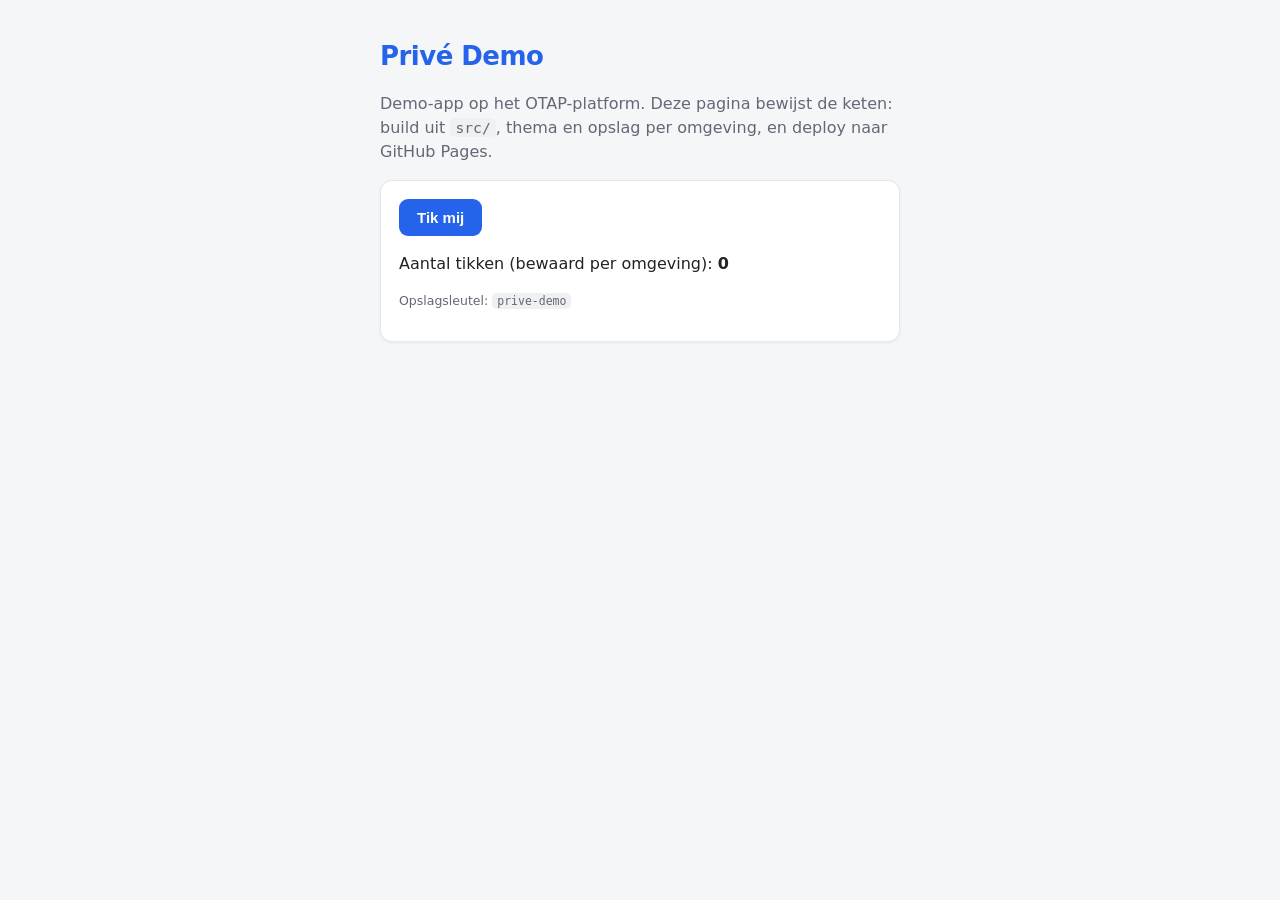
==== index.html @ 6154e1d9 "Initial commit" ====
<!DOCTYPE html>
<html lang="nl">
<head>
<meta charset="utf-8">
<meta name="viewport" content="width=device-width, initial-scale=1, viewport-fit=cover">
<title>Privé Demo</title>
<meta name="theme-color" content="#2563eb">
<meta name="mobile-web-app-capable" content="yes">
<meta name="apple-mobile-web-app-capable" content="yes">
<meta name="apple-mobile-web-app-title" content="Demo">
<link rel="manifest" href='data:application/manifest+json,{"name":"Priv%C3%A9%20Demo","short_name":"Demo","display":"standalone","start_url":"."}'>
<style>:root { --merk: #2563eb; --merk-donker: #1e40af; --merk-licht: #3b82f6; }
* { box-sizing: border-box; }
body { margin: 0; font: 16px/1.5 system-ui, -apple-system, "Segoe UI", sans-serif; color: #222; background: #f5f6f7; }
main { max-width: 560px; margin: 0 auto; padding: 32px 20px; }
h1 { color: var(--merk); margin: .2em 0 .4em; font-size: 26px; letter-spacing: -.02em; }
.muted { color: #667; }
.klein { font-size: 12.5px; }
code { background: #eef0f2; padding: 1px 5px; border-radius: 5px; font-size: .92em; }
#env-badge:not(:empty) { display: inline-block; vertical-align: middle; background: var(--merk); color: #fff;
  padding: 2px 9px; border-radius: 999px; font-size: 12px; font-weight: 700; letter-spacing: .06em; }
.kaart { background: #fff; border: 1px solid #e5e7eb; border-radius: 12px; padding: 18px; margin-top: 16px;
  box-shadow: 0 1px 3px rgba(0,0,0,.06); }
button { background: var(--merk); color: #fff; border: 0; border-radius: 9px; padding: 10px 18px;
  font-size: 15px; font-weight: 600; cursor: pointer; transition: background .12s; }
button:hover { background: var(--merk-donker); }
</style>
</head>
<body>
<main>
  <h1>Privé Demo <span id="env-badge"></span></h1>
  <p class="muted">Demo-app op het OTAP-platform. Deze pagina bewijst de keten:
    build uit <code>src/</code>, thema en opslag per omgeving, en deploy naar GitHub Pages.</p>
  <div class="kaart">
    <button id="tik">Tik mij</button>
    <p>Aantal tikken (bewaard per omgeving): <b id="teller">0</b></p>
    <p class="muted klein">Opslagsleutel: <code id="sleutel"></code></p>
  </div>
</main>
<script>(function () {
'use strict';

// Door build.py per omgeving ingevuld:
const STORAGE_KEY = 'prive-demo';   // prod / .acc / .test
const ENV = 'prod';
const ENV_LABEL = '';
function lees() {
  try { return parseInt(localStorage.getItem(STORAGE_KEY) || '0', 10) || 0; }
  catch (e) { return 0; }
}
function schrijf(n) {
  try { localStorage.setItem(STORAGE_KEY, String(n)); } catch (e) { /* geen opslag */ }
}
function teken() {
  document.getElementById('teller').textContent = lees();
}
if (ENV_LABEL) document.getElementById('env-badge').textContent = ENV_LABEL;
document.getElementById('sleutel').textContent = STORAGE_KEY;
teken();
document.getElementById('tik').addEventListener('click', function () {
  schrijf(lees() + 1);
  teken();
});

// Testhaakje voor de geautomatiseerde tests.
window.__app = { get env() { return ENV; }, get key() { return STORAGE_KEY; }, lees: lees, schrijf: schrijf };
})();
</script>
</body>
</html>
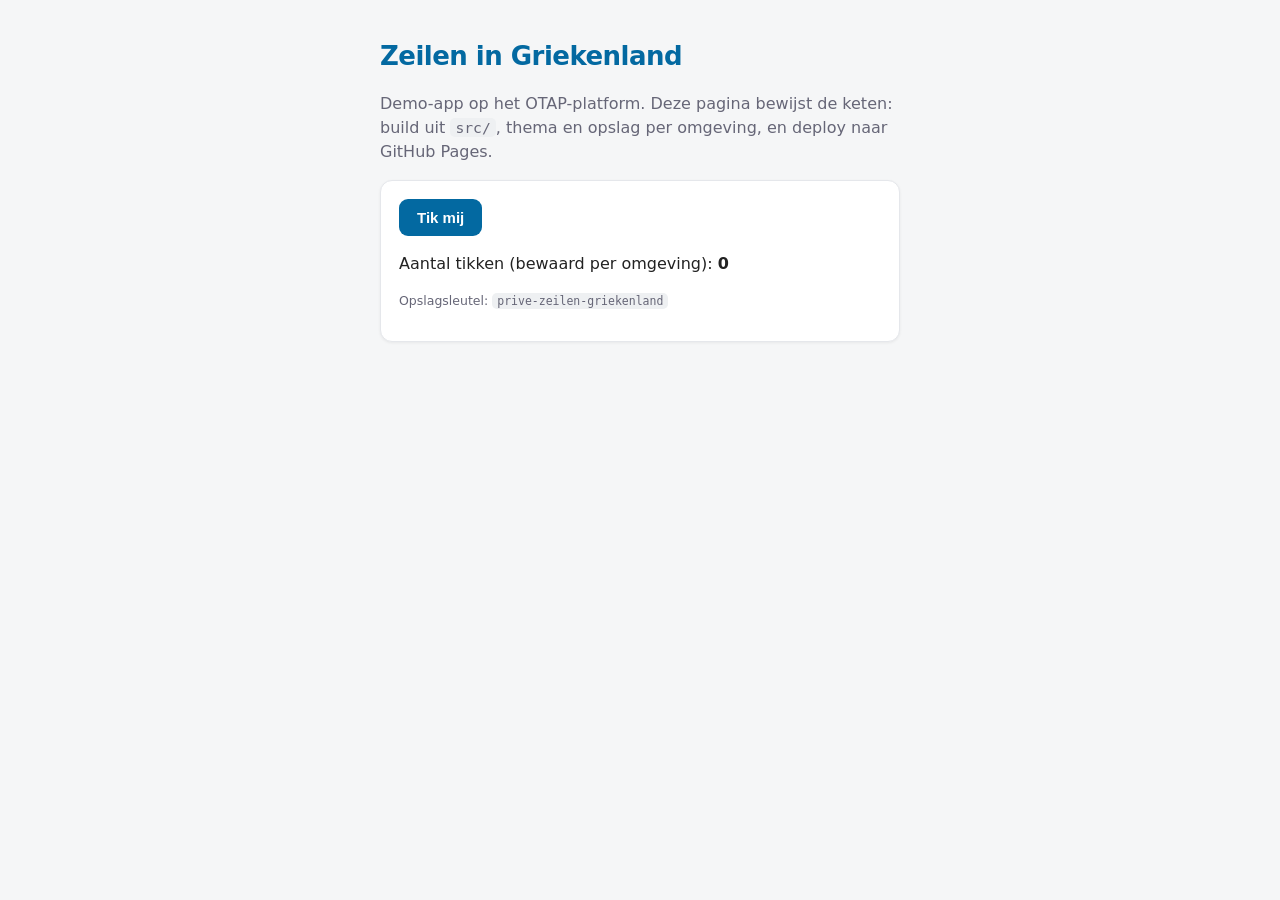
==== commit 4e75d285: "App-identiteit: Zeilen in Griekenland (naam, opslagsleutel, thema, README, CLAUDE.md) Co-Authored-By" ====
--- a/index.html
+++ b/index.html
@@ -3,13 +3,13 @@
 <head>
 <meta charset="utf-8">
 <meta name="viewport" content="width=device-width, initial-scale=1, viewport-fit=cover">
-<title>Privé Demo</title>
-<meta name="theme-color" content="#2563eb">
+<title>Zeilen in Griekenland</title>
+<meta name="theme-color" content="#0369a1">
 <meta name="mobile-web-app-capable" content="yes">
 <meta name="apple-mobile-web-app-capable" content="yes">
-<meta name="apple-mobile-web-app-title" content="Demo">
-<link rel="manifest" href='data:application/manifest+json,{"name":"Priv%C3%A9%20Demo","short_name":"Demo","display":"standalone","start_url":"."}'>
-<style>:root { --merk: #2563eb; --merk-donker: #1e40af; --merk-licht: #3b82f6; }
+<meta name="apple-mobile-web-app-title" content="Zeilen GR">
+<link rel="manifest" href='data:application/manifest+json,{"name":"Zeilen%20in%20Griekenland","short_name":"Zeilen GR","display":"standalone","start_url":"."}'>
+<style>:root { --merk: #0369a1; --merk-donker: #075985; --merk-licht: #0ea5e9; }
 * { box-sizing: border-box; }
 body { margin: 0; font: 16px/1.5 system-ui, -apple-system, "Segoe UI", sans-serif; color: #222; background: #f5f6f7; }
 main { max-width: 560px; margin: 0 auto; padding: 32px 20px; }
@@ -28,7 +28,7 @@
 </head>
 <body>
 <main>
-  <h1>Privé Demo <span id="env-badge"></span></h1>
+  <h1>Zeilen in Griekenland <span id="env-badge"></span></h1>
   <p class="muted">Demo-app op het OTAP-platform. Deze pagina bewijst de keten:
     build uit <code>src/</code>, thema en opslag per omgeving, en deploy naar GitHub Pages.</p>
   <div class="kaart">
@@ -41,7 +41,7 @@
 'use strict';
 
 // Door build.py per omgeving ingevuld:
-const STORAGE_KEY = 'prive-demo';   // prod / .acc / .test
+const STORAGE_KEY = 'prive-zeilen-griekenland';   // prod / .acc / .test
 const ENV = 'prod';
 const ENV_LABEL = '';
 function lees() {
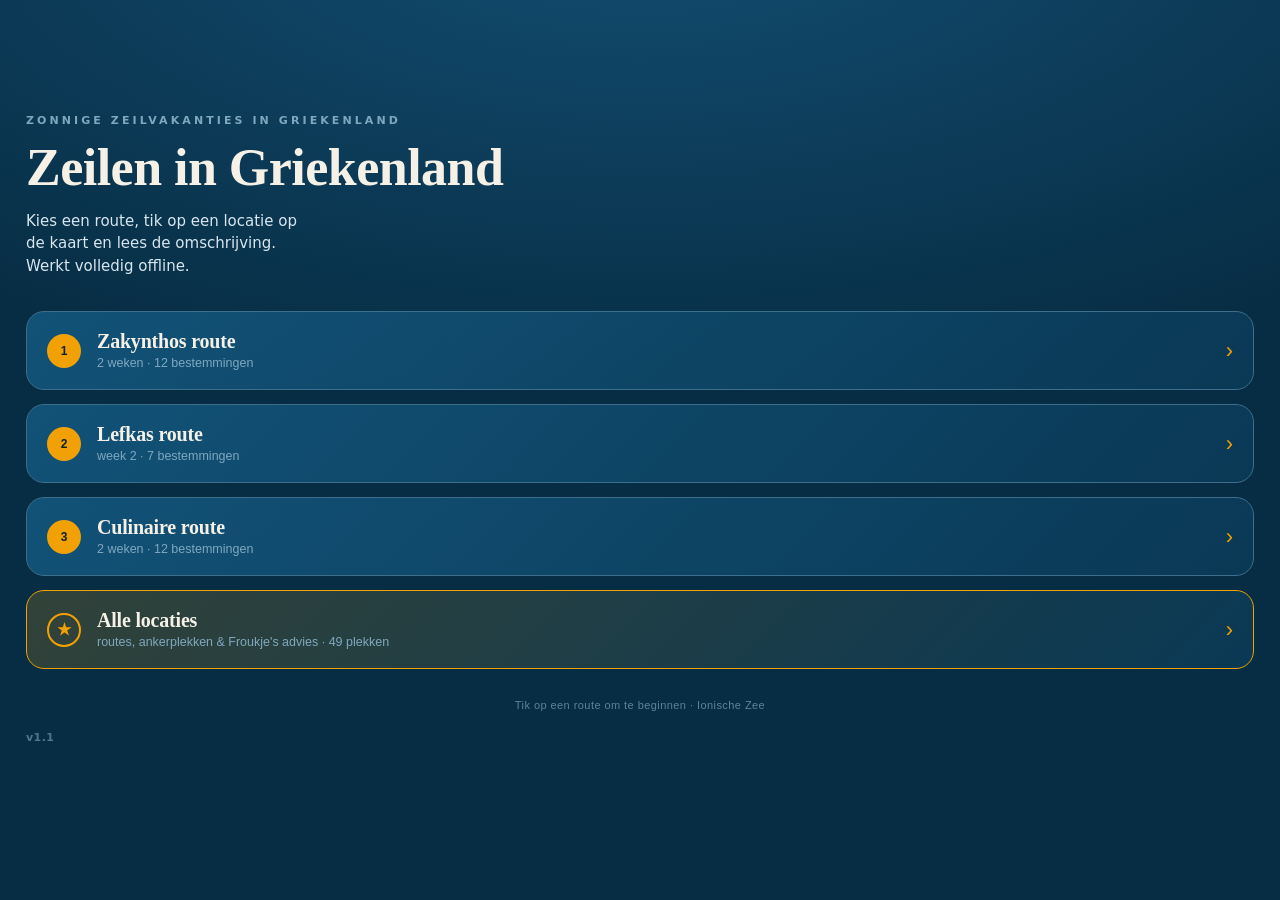
==== commit 2c3dbbb3: "Griekenland-app overgezet naar de platformopzet Bron: Prive-Reizen-Schotland, app-v1.0.html bij comm" ====
--- a/index.html
+++ b/index.html
@@ -1,69 +1,1531 @@
 <!DOCTYPE html>
 <html lang="nl">
 <head>
-<meta charset="utf-8">
-<meta name="viewport" content="width=device-width, initial-scale=1, viewport-fit=cover">
+<meta charset="UTF-8">
+<meta name="viewport" content="width=device-width, initial-scale=1.0, maximum-scale=1.0, user-scalable=no, viewport-fit=cover">
+<meta name="theme-color" content="#072d44">
+<meta name="apple-mobile-web-app-capable" content="yes">
+<meta name="mobile-web-app-capable" content="yes">
+<meta name="apple-mobile-web-app-status-bar-style" content="black-translucent">
+<meta name="apple-mobile-web-app-title" content="Zeilen GR">
+<meta name="format-detection" content="telephone=no">
+<link rel="apple-touch-icon" href="[data-uri]">
+<link rel="icon" href="[data-uri]">
+<link rel="manifest" href='data:application/manifest+json,{"name":"Zeilen%20in%20Griekenland","short_name":"Zeilen GR","display":"standalone","start_url":"."}'>
 <title>Zeilen in Griekenland</title>
-<meta name="theme-color" content="#0369a1">
-<meta name="mobile-web-app-capable" content="yes">
-<meta name="apple-mobile-web-app-capable" content="yes">
-<meta name="apple-mobile-web-app-title" content="Zeilen GR">
-<link rel="manifest" href='data:application/manifest+json,{"name":"Zeilen%20in%20Griekenland","short_name":"Zeilen GR","display":"standalone","start_url":"."}'>
-<style>:root { --merk: #0369a1; --merk-donker: #075985; --merk-licht: #0ea5e9; }
-* { box-sizing: border-box; }
-body { margin: 0; font: 16px/1.5 system-ui, -apple-system, "Segoe UI", sans-serif; color: #222; background: #f5f6f7; }
-main { max-width: 560px; margin: 0 auto; padding: 32px 20px; }
-h1 { color: var(--merk); margin: .2em 0 .4em; font-size: 26px; letter-spacing: -.02em; }
-.muted { color: #667; }
-.klein { font-size: 12.5px; }
-code { background: #eef0f2; padding: 1px 5px; border-radius: 5px; font-size: .92em; }
-#env-badge:not(:empty) { display: inline-block; vertical-align: middle; background: var(--merk); color: #fff;
-  padding: 2px 9px; border-radius: 999px; font-size: 12px; font-weight: 700; letter-spacing: .06em; }
-.kaart { background: #fff; border: 1px solid #e5e7eb; border-radius: 12px; padding: 18px; margin-top: 16px;
-  box-shadow: 0 1px 3px rgba(0,0,0,.06); }
-button { background: var(--merk); color: #fff; border: 0; border-radius: 9px; padding: 10px 18px;
-  font-size: 15px; font-weight: 600; cursor: pointer; transition: background .12s; }
-button:hover { background: var(--merk-donker); }
+<style>  :root{
+    --sea:#0a3a57; --sea-deep:#072d44; --sea-light:#13567d;
+    --land:#e8e0cf; --land-edge:#c9bd9e; --land-shadow:#d4c9ab;
+    --ink:#0c2230; --amber:#f2a104; --amber-deep:#d98a00;
+    --paper:#f6f1e7; --muted:#7fa8bf; --line:#3d6e8c;
+    --txt:#22323d;
+  }
+  *{margin:0;padding:0;box-sizing:border-box;-webkit-tap-highlight-color:transparent;}
+  html,body{height:100%;overscroll-behavior:none;}
+  .iostip{position:fixed;left:14px;right:14px;bottom:calc(env(safe-area-inset-bottom) + 14px);
+    z-index:50;display:none;animation:tipup .4s cubic-bezier(.2,.7,.3,1);}
+  .iostip.show{display:block;}
+  @keyframes tipup{from{transform:translateY(20px);opacity:0;}to{transform:translateY(0);opacity:1;}}
+  .iostip-in{background:rgba(246,241,231,.97);color:#16242e;border-radius:16px;
+    padding:15px 16px;box-shadow:0 10px 30px rgba(0,0,0,.4);
+    font-family:ui-sans-serif,system-ui,sans-serif;}
+  .iostip-in b{display:block;font-size:15px;margin-bottom:3px;}
+  .iostip-in b:last-of-type{display:inline;}
+  .iostip-in span{font-size:13px;line-height:1.45;color:#3a4954;display:block;}
+  .iostip-in button{margin-top:11px;background:#072d44;color:#fff;border:none;
+    border-radius:9px;padding:9px 16px;font-size:13px;font-weight:600;cursor:pointer;}
+  body{
+    font-family:"Iowan Old Style","Palatino Linotype",Palatino,Georgia,serif;
+    background:var(--sea-deep); color:var(--paper);
+    overflow:hidden; position:fixed; width:100%;
+    -webkit-font-smoothing:antialiased;
+  }
+  .screen{position:absolute;inset:0;display:flex;flex-direction:column;
+    transition:transform .35s cubic-bezier(.4,0,.2,1),opacity .35s;}
+  .hidden{transform:translateX(100%);opacity:0;pointer-events:none;}
+  .hidden.back{transform:translateX(-100%);}
+
+  /* ---------- HOME ---------- */
+  #home{background:
+      radial-gradient(140% 90% at 50% -10%, #134e72 0%, var(--sea-deep) 60%);
+    justify-content:center; padding:env(safe-area-inset-top) 26px 40px;}
+  .kicker{font-family:ui-sans-serif,system-ui,sans-serif;letter-spacing:.28em;
+    text-transform:uppercase;font-size:11px;color:var(--muted);font-weight:600;margin-bottom:14px;}
+  #home h1{font-size:clamp(34px,11vw,52px);line-height:1.02;font-weight:700;
+    letter-spacing:-.01em;margin-bottom:16px;}
+  #home p.lead{font-family:ui-sans-serif,system-ui,sans-serif;font-size:15px;
+    line-height:1.5;color:#d8e6ee;max-width:30ch;margin-bottom:34px;}
+  .routes{display:flex;flex-direction:column;gap:14px;}
+  .route-btn{position:relative;display:flex;align-items:center;gap:16px;
+    background:linear-gradient(135deg,rgba(19,86,125,.9),rgba(10,58,87,.9));
+    border:1px solid var(--line);border-radius:18px;padding:18px 20px;
+    cursor:pointer;overflow:hidden;transition:transform .12s,border-color .2s;}
+  .route-btn:active{transform:scale(.97);border-color:var(--amber);}
+  .route-btn .idx{font-family:ui-sans-serif,sans-serif;font-size:12px;font-weight:700;
+    color:var(--ink);background:var(--amber);width:34px;height:34px;border-radius:50%;
+    display:flex;align-items:center;justify-content:center;flex:0 0 34px;}
+  .route-btn .meta{flex:1;}
+  .route-btn .meta b{display:block;font-size:20px;font-weight:700;letter-spacing:-.01em;}
+  .route-btn .meta span{font-family:ui-sans-serif,sans-serif;font-size:12.5px;color:var(--muted);}
+  .route-btn .arr{color:var(--amber);font-size:22px;font-family:ui-sans-serif,sans-serif;}
+  .all-btn{background:linear-gradient(135deg,rgba(242,161,4,.18),rgba(10,58,87,.9));border-color:var(--amber);}
+  .all-btn .idx{background:transparent;border:2px solid var(--amber);color:var(--amber);font-size:16px;}
+  .anchor-btn{background:linear-gradient(135deg,rgba(95,211,138,.16),rgba(10,58,87,.9));border-color:#5fd38a;}
+  .anchor-btn .idx{background:transparent;border:2px solid #5fd38a;color:#7fe3a3;font-size:16px;}
+  .credit{font-family:ui-sans-serif,sans-serif;font-size:11px;color:#5d839a;
+    text-align:center;margin-top:30px;letter-spacing:.04em;}
+
+  /* ---------- MAP ---------- */
+  #map{background:var(--sea);}
+  .topbar{display:flex;align-items:center;gap:12px;padding:calc(env(safe-area-inset-top) + 12px) 16px 12px;
+    background:linear-gradient(var(--sea-deep),rgba(7,45,68,.0));position:relative;z-index:5;}
+  .back-btn{font-family:ui-sans-serif,sans-serif;font-size:14px;font-weight:600;
+    color:var(--paper);background:rgba(255,255,255,.08);border:1px solid var(--line);
+    padding:8px 14px;border-radius:999px;cursor:pointer;display:flex;align-items:center;gap:6px;}
+  .back-btn:active{background:rgba(255,255,255,.18);}
+  .topbar .ttl{flex:1;}
+  .topbar .ttl b{display:block;font-size:18px;font-weight:700;line-height:1.1;}
+  .topbar .ttl span{font-family:ui-sans-serif,sans-serif;font-size:11px;color:var(--muted);}
+  .maparea{flex:1;position:relative;overflow:hidden;}
+  svg.chart{position:absolute;inset:0;width:100%;height:100%;display:block;touch-action:none;}
+  .hint{position:absolute;left:50%;bottom:14px;transform:translateX(-50%);    font-family:ui-sans-serif,sans-serif;font-size:11.5px;color:#cfe2ee;
+    background:rgba(7,45,68,.7);padding:7px 14px;border-radius:999px;
+    border:1px solid var(--line);backdrop-filter:blur(4px);pointer-events:none;
+    white-space:nowrap;transition:opacity .4s;}
+  .legend{position:absolute;left:12px;bottom:14px;z-index:6;display:none;
+    flex-direction:column;gap:5px;background:rgba(7,45,68,.82);border:1px solid var(--line);
+    border-radius:10px;padding:9px 11px;backdrop-filter:blur(4px);
+    font-family:ui-sans-serif,sans-serif;font-size:11px;color:#e7f1f7;}
+  .legend.show{display:flex;}
+  .legend span{display:flex;align-items:center;gap:7px;}
+  .legend i{width:11px;height:11px;border-radius:50%;border:1.5px solid #fff;display:inline-block;}
+  .island{fill:var(--land);stroke:var(--land-edge);stroke-width:1;stroke-linejoin:round;}
+  .island-sh{fill:var(--land-shadow);}
+  .leg{stroke:var(--amber);stroke-width:2.2;stroke-dasharray:2 6;stroke-linecap:round;fill:none;opacity:.85;}
+  .mk-hit{fill:transparent;cursor:pointer;}
+  .mk{fill:var(--amber);stroke:#fff;stroke-width:2;cursor:pointer;
+    transition:transform .15s;transform-box:fill-box;transform-origin:center;}
+  .mk-num{fill:var(--ink);font-family:ui-sans-serif,sans-serif;font-weight:700;
+    text-anchor:middle;dominant-baseline:central;pointer-events:none;}
+  .mk-lbl{fill:#08222f;font-family:ui-sans-serif,sans-serif;font-weight:700;
+    paint-order:stroke;stroke:rgba(246,241,231,.85);stroke-width:3px;
+    stroke-linejoin:round;pointer-events:none;}
+  .g-stop:active .mk{transform:scale(1.25);}
+  .seaname{fill:#2f6f96;font-family:Georgia,serif;font-style:italic;
+    font-size:13px;letter-spacing:.18em;text-anchor:middle;pointer-events:none;opacity:.6;}
+
+  /* ---------- DETAIL ---------- */
+  #detail{background:var(--paper);color:var(--txt);}
+  .d-top{background:var(--sea-deep);color:var(--paper);
+    padding:calc(env(safe-area-inset-top) + 14px) 22px 26px;position:relative;}
+  .d-top .row{display:flex;align-items:center;gap:14px;margin-top:14px;}
+  .d-top .num{width:54px;height:54px;border-radius:50%;background:var(--amber);
+    color:var(--ink);font-family:ui-sans-serif,sans-serif;font-weight:700;font-size:24px;
+    display:flex;align-items:center;justify-content:center;flex:0 0 54px;border:2px solid #fff;}
+  .d-top .day{font-family:ui-sans-serif,sans-serif;font-size:12px;letter-spacing:.16em;
+    text-transform:uppercase;color:var(--muted);font-weight:600;}
+  .d-top h2{font-size:26px;line-height:1.1;font-weight:700;margin-top:3px;}
+  .d-body{flex:1;overflow-y:auto;padding:24px 22px 30px;-webkit-overflow-scrolling:touch;}
+  .d-body p{font-size:17.5px;line-height:1.6;white-space:pre-wrap;}
+  .d-nav{display:flex;gap:10px;padding:14px 16px calc(env(safe-area-inset-bottom) + 16px);
+    background:var(--paper);border-top:1px solid #e4dccb;}
+  .d-nav button{flex:1;font-family:ui-sans-serif,sans-serif;font-size:14px;font-weight:600;
+    padding:13px;border-radius:12px;border:1px solid #d8cfba;background:#fff;color:var(--txt);
+    cursor:pointer;display:flex;align-items:center;justify-content:center;gap:6px;}
+  .d-nav button:active{background:#efe8d8;}
+  .d-nav button:disabled{opacity:.35;}
+  .d-nav .home{flex:0 0 52px;color:var(--sea-deep);}
+  .d-nav .map{background:var(--sea-deep);color:#fff;border-color:var(--sea-deep);flex:1.4;}
+
+/* required styles */
+
+.leaflet-pane,
+.leaflet-tile,
+.leaflet-marker-icon,
+.leaflet-marker-shadow,
+.leaflet-tile-container,
+.leaflet-pane > svg,
+.leaflet-pane > canvas,
+.leaflet-zoom-box,
+.leaflet-image-layer,
+.leaflet-layer {
+	position: absolute;
+	left: 0;
+	top: 0;
+	}
+.leaflet-container {
+	overflow: hidden;
+	}
+.leaflet-tile,
+.leaflet-marker-icon,
+.leaflet-marker-shadow {
+	-webkit-user-select: none;
+	   -moz-user-select: none;
+	        user-select: none;
+	  -webkit-user-drag: none;
+	}
+/* Prevents IE11 from highlighting tiles in blue */
+.leaflet-tile::selection {
+	background: transparent;
+}
+/* Safari renders non-retina tile on retina better with this, but Chrome is worse */
+.leaflet-safari .leaflet-tile {
+	image-rendering: -webkit-optimize-contrast;
+	}
+/* hack that prevents hw layers "stretching" when loading new tiles */
+.leaflet-safari .leaflet-tile-container {
+	width: 1600px;
+	height: 1600px;
+	-webkit-transform-origin: 0 0;
+	}
+.leaflet-marker-icon,
+.leaflet-marker-shadow {
+	display: block;
+	}
+/* .leaflet-container svg: reset svg max-width decleration shipped in Joomla! (joomla.org) 3.x */
+/* .leaflet-container img: map is broken in FF if you have max-width: 100% on tiles */
+.leaflet-container .leaflet-overlay-pane svg {
+	max-width: none !important;
+	max-height: none !important;
+	}
+.leaflet-container .leaflet-marker-pane img,
+.leaflet-container .leaflet-shadow-pane img,
+.leaflet-container .leaflet-tile-pane img,
+.leaflet-container img.leaflet-image-layer,
+.leaflet-container .leaflet-tile {
+	max-width: none !important;
+	max-height: none !important;
+	width: auto;
+	padding: 0;
+	}
+
+.leaflet-container img.leaflet-tile {
+	/* See: https://bugs.chromium.org/p/chromium/issues/detail?id=600120 */
+	mix-blend-mode: plus-lighter;
+}
+
+.leaflet-container.leaflet-touch-zoom {
+	-ms-touch-action: pan-x pan-y;
+	touch-action: pan-x pan-y;
+	}
+.leaflet-container.leaflet-touch-drag {
+	-ms-touch-action: pinch-zoom;
+	/* Fallback for FF which doesn't support pinch-zoom */
+	touch-action: none;
+	touch-action: pinch-zoom;
+}
+.leaflet-container.leaflet-touch-drag.leaflet-touch-zoom {
+	-ms-touch-action: none;
+	touch-action: none;
+}
+.leaflet-container {
+	-webkit-tap-highlight-color: transparent;
+}
+.leaflet-container a {
+	-webkit-tap-highlight-color: rgba(51, 181, 229, 0.4);
+}
+.leaflet-tile {
+	filter: inherit;
+	visibility: hidden;
+	}
+.leaflet-tile-loaded {
+	visibility: inherit;
+	}
+.leaflet-zoom-box {
+	width: 0;
+	height: 0;
+	-moz-box-sizing: border-box;
+	     box-sizing: border-box;
+	z-index: 800;
+	}
+/* workaround for https://bugzilla.mozilla.org/show_bug.cgi?id=888319 */
+.leaflet-overlay-pane svg {
+	-moz-user-select: none;
+	}
+
+.leaflet-pane         { z-index: 400; }
+
+.leaflet-tile-pane    { z-index: 200; }
+.leaflet-overlay-pane { z-index: 400; }
+.leaflet-shadow-pane  { z-index: 500; }
+.leaflet-marker-pane  { z-index: 600; }
+.leaflet-tooltip-pane   { z-index: 650; }
+.leaflet-popup-pane   { z-index: 700; }
+
+.leaflet-map-pane canvas { z-index: 100; }
+.leaflet-map-pane svg    { z-index: 200; }
+
+.leaflet-vml-shape {
+	width: 1px;
+	height: 1px;
+	}
+.lvml {
+	behavior: url(#default#VML);
+	display: inline-block;
+	position: absolute;
+	}
+
+
+/* control positioning */
+
+.leaflet-control {
+	position: relative;
+	z-index: 800;
+	pointer-events: visiblePainted; /* IE 9-10 doesn't have auto */
+	pointer-events: auto;
+	}
+.leaflet-top,
+.leaflet-bottom {
+	position: absolute;
+	z-index: 1000;
+	pointer-events: none;
+	}
+.leaflet-top {
+	top: 0;
+	}
+.leaflet-right {
+	right: 0;
+	}
+.leaflet-bottom {
+	bottom: 0;
+	}
+.leaflet-left {
+	left: 0;
+	}
+.leaflet-control {
+	float: left;
+	clear: both;
+	}
+.leaflet-right .leaflet-control {
+	float: right;
+	}
+.leaflet-top .leaflet-control {
+	margin-top: 10px;
+	}
+.leaflet-bottom .leaflet-control {
+	margin-bottom: 10px;
+	}
+.leaflet-left .leaflet-control {
+	margin-left: 10px;
+	}
+.leaflet-right .leaflet-control {
+	margin-right: 10px;
+	}
+
+
+/* zoom and fade animations */
+
+.leaflet-fade-anim .leaflet-popup {
+	opacity: 0;
+	-webkit-transition: opacity 0.2s linear;
+	   -moz-transition: opacity 0.2s linear;
+	        transition: opacity 0.2s linear;
+	}
+.leaflet-fade-anim .leaflet-map-pane .leaflet-popup {
+	opacity: 1;
+	}
+.leaflet-zoom-animated {
+	-webkit-transform-origin: 0 0;
+	    -ms-transform-origin: 0 0;
+	        transform-origin: 0 0;
+	}
+svg.leaflet-zoom-animated {
+	will-change: transform;
+}
+
+.leaflet-zoom-anim .leaflet-zoom-animated {
+	-webkit-transition: -webkit-transform 0.25s cubic-bezier(0,0,0.25,1);
+	   -moz-transition:    -moz-transform 0.25s cubic-bezier(0,0,0.25,1);
+	        transition:         transform 0.25s cubic-bezier(0,0,0.25,1);
+	}
+.leaflet-zoom-anim .leaflet-tile,
+.leaflet-pan-anim .leaflet-tile {
+	-webkit-transition: none;
+	   -moz-transition: none;
+	        transition: none;
+	}
+
+.leaflet-zoom-anim .leaflet-zoom-hide {
+	visibility: hidden;
+	}
+
+
+/* cursors */
+
+.leaflet-interactive {
+	cursor: pointer;
+	}
+.leaflet-grab {
+	cursor: -webkit-grab;
+	cursor:    -moz-grab;
+	cursor:         grab;
+	}
+.leaflet-crosshair,
+.leaflet-crosshair .leaflet-interactive {
+	cursor: crosshair;
+	}
+.leaflet-popup-pane,
+.leaflet-control {
+	cursor: auto;
+	}
+.leaflet-dragging .leaflet-grab,
+.leaflet-dragging .leaflet-grab .leaflet-interactive,
+.leaflet-dragging .leaflet-marker-draggable {
+	cursor: move;
+	cursor: -webkit-grabbing;
+	cursor:    -moz-grabbing;
+	cursor:         grabbing;
+	}
+
+/* marker & overlays interactivity */
+.leaflet-marker-icon,
+.leaflet-marker-shadow,
+.leaflet-image-layer,
+.leaflet-pane > svg path,
+.leaflet-tile-container {
+	pointer-events: none;
+	}
+
+.leaflet-marker-icon.leaflet-interactive,
+.leaflet-image-layer.leaflet-interactive,
+.leaflet-pane > svg path.leaflet-interactive,
+svg.leaflet-image-layer.leaflet-interactive path {
+	pointer-events: visiblePainted; /* IE 9-10 doesn't have auto */
+	pointer-events: auto;
+	}
+
+/* visual tweaks */
+
+.leaflet-container {
+	background: #ddd;
+	outline-offset: 1px;
+	}
+.leaflet-container a {
+	color: #0078A8;
+	}
+.leaflet-zoom-box {
+	border: 2px dotted #38f;
+	background: rgba(255,255,255,0.5);
+	}
+
+
+/* general typography */
+.leaflet-container {
+	font-family: "Helvetica Neue", Arial, Helvetica, sans-serif;
+	font-size: 12px;
+	font-size: 0.75rem;
+	line-height: 1.5;
+	}
+
+
+/* general toolbar styles */
+
+.leaflet-bar {
+	box-shadow: 0 1px 5px rgba(0,0,0,0.65);
+	border-radius: 4px;
+	}
+.leaflet-bar a {
+	background-color: #fff;
+	border-bottom: 1px solid #ccc;
+	width: 26px;
+	height: 26px;
+	line-height: 26px;
+	display: block;
+	text-align: center;
+	text-decoration: none;
+	color: black;
+	}
+.leaflet-bar a,
+.leaflet-control-layers-toggle {
+	background-position: 50% 50%;
+	background-repeat: no-repeat;
+	display: block;
+	}
+.leaflet-bar a:hover,
+.leaflet-bar a:focus {
+	background-color: #f4f4f4;
+	}
+.leaflet-bar a:first-child {
+	border-top-left-radius: 4px;
+	border-top-right-radius: 4px;
+	}
+.leaflet-bar a:last-child {
+	border-bottom-left-radius: 4px;
+	border-bottom-right-radius: 4px;
+	border-bottom: none;
+	}
+.leaflet-bar a.leaflet-disabled {
+	cursor: default;
+	background-color: #f4f4f4;
+	color: #bbb;
+	}
+
+.leaflet-touch .leaflet-bar a {
+	width: 30px;
+	height: 30px;
+	line-height: 30px;
+	}
+.leaflet-touch .leaflet-bar a:first-child {
+	border-top-left-radius: 2px;
+	border-top-right-radius: 2px;
+	}
+.leaflet-touch .leaflet-bar a:last-child {
+	border-bottom-left-radius: 2px;
+	border-bottom-right-radius: 2px;
+	}
+
+/* zoom control */
+
+.leaflet-control-zoom-in,
+.leaflet-control-zoom-out {
+	font: bold 18px 'Lucida Console', Monaco, monospace;
+	text-indent: 1px;
+	}
+
+.leaflet-touch .leaflet-control-zoom-in, .leaflet-touch .leaflet-control-zoom-out  {
+	font-size: 22px;
+	}
+
+
+/* layers control */
+
+.leaflet-control-layers {
+	box-shadow: 0 1px 5px rgba(0,0,0,0.4);
+	background: #fff;
+	border-radius: 5px;
+	}
+.leaflet-control-layers-toggle {
+	background-image: url([data-uri]);
+	width: 36px;
+	height: 36px;
+	}
+.leaflet-retina .leaflet-control-layers-toggle {
+	background-image: url([data-uri]);
+	background-size: 26px 26px;
+	}
+.leaflet-touch .leaflet-control-layers-toggle {
+	width: 44px;
+	height: 44px;
+	}
+.leaflet-control-layers .leaflet-control-layers-list,
+.leaflet-control-layers-expanded .leaflet-control-layers-toggle {
+	display: none;
+	}
+.leaflet-control-layers-expanded .leaflet-control-layers-list {
+	display: block;
+	position: relative;
+	}
+.leaflet-control-layers-expanded {
+	padding: 6px 10px 6px 6px;
+	color: #333;
+	background: #fff;
+	}
+.leaflet-control-layers-scrollbar {
+	overflow-y: scroll;
+	overflow-x: hidden;
+	padding-right: 5px;
+	}
+.leaflet-control-layers-selector {
+	margin-top: 2px;
+	position: relative;
+	top: 1px;
+	}
+.leaflet-control-layers label {
+	display: block;
+	font-size: 13px;
+	font-size: 1.08333em;
+	}
+.leaflet-control-layers-separator {
+	height: 0;
+	border-top: 1px solid #ddd;
+	margin: 5px -10px 5px -6px;
+	}
+
+/* Default icon URLs */
+.leaflet-default-icon-path { /* used only in path-guessing heuristic, see L.Icon.Default */
+	background-image: url([data-uri]);
+	}
+
+
+/* attribution and scale controls */
+
+.leaflet-container .leaflet-control-attribution {
+	background: #fff;
+	background: rgba(255, 255, 255, 0.8);
+	margin: 0;
+	}
+.leaflet-control-attribution,
+.leaflet-control-scale-line {
+	padding: 0 5px;
+	color: #333;
+	line-height: 1.4;
+	}
+.leaflet-control-attribution a {
+	text-decoration: none;
+	}
+.leaflet-control-attribution a:hover,
+.leaflet-control-attribution a:focus {
+	text-decoration: underline;
+	}
+.leaflet-attribution-flag {
+	display: inline !important;
+	vertical-align: baseline !important;
+	width: 1em;
+	height: 0.6669em;
+	}
+.leaflet-left .leaflet-control-scale {
+	margin-left: 5px;
+	}
+.leaflet-bottom .leaflet-control-scale {
+	margin-bottom: 5px;
+	}
+.leaflet-control-scale-line {
+	border: 2px solid #777;
+	border-top: none;
+	line-height: 1.1;
+	padding: 2px 5px 1px;
+	white-space: nowrap;
+	-moz-box-sizing: border-box;
+	     box-sizing: border-box;
+	background: rgba(255, 255, 255, 0.8);
+	text-shadow: 1px 1px #fff;
+	}
+.leaflet-control-scale-line:not(:first-child) {
+	border-top: 2px solid #777;
+	border-bottom: none;
+	margin-top: -2px;
+	}
+.leaflet-control-scale-line:not(:first-child):not(:last-child) {
+	border-bottom: 2px solid #777;
+	}
+
+.leaflet-touch .leaflet-control-attribution,
+.leaflet-touch .leaflet-control-layers,
+.leaflet-touch .leaflet-bar {
+	box-shadow: none;
+	}
+.leaflet-touch .leaflet-control-layers,
+.leaflet-touch .leaflet-bar {
+	border: 2px solid rgba(0,0,0,0.2);
+	background-clip: padding-box;
+	}
+
+
+/* popup */
+
+.leaflet-popup {
+	position: absolute;
+	text-align: center;
+	margin-bottom: 20px;
+	}
+.leaflet-popup-content-wrapper {
+	padding: 1px;
+	text-align: left;
+	border-radius: 12px;
+	}
+.leaflet-popup-content {
+	margin: 13px 24px 13px 20px;
+	line-height: 1.3;
+	font-size: 13px;
+	font-size: 1.08333em;
+	min-height: 1px;
+	}
+.leaflet-popup-content p {
+	margin: 17px 0;
+	margin: 1.3em 0;
+	}
+.leaflet-popup-tip-container {
+	width: 40px;
+	height: 20px;
+	position: absolute;
+	left: 50%;
+	margin-top: -1px;
+	margin-left: -20px;
+	overflow: hidden;
+	pointer-events: none;
+	}
+.leaflet-popup-tip {
+	width: 17px;
+	height: 17px;
+	padding: 1px;
+
+	margin: -10px auto 0;
+	pointer-events: auto;
+
+	-webkit-transform: rotate(45deg);
+	   -moz-transform: rotate(45deg);
+	    -ms-transform: rotate(45deg);
+	        transform: rotate(45deg);
+	}
+.leaflet-popup-content-wrapper,
+.leaflet-popup-tip {
+	background: white;
+	color: #333;
+	box-shadow: 0 3px 14px rgba(0,0,0,0.4);
+	}
+.leaflet-container a.leaflet-popup-close-button {
+	position: absolute;
+	top: 0;
+	right: 0;
+	border: none;
+	text-align: center;
+	width: 24px;
+	height: 24px;
+	font: 16px/24px Tahoma, Verdana, sans-serif;
+	color: #757575;
+	text-decoration: none;
+	background: transparent;
+	}
+.leaflet-container a.leaflet-popup-close-button:hover,
+.leaflet-container a.leaflet-popup-close-button:focus {
+	color: #585858;
+	}
+.leaflet-popup-scrolled {
+	overflow: auto;
+	}
+
+.leaflet-oldie .leaflet-popup-content-wrapper {
+	-ms-zoom: 1;
+	}
+.leaflet-oldie .leaflet-popup-tip {
+	width: 24px;
+	margin: 0 auto;
+
+	-ms-filter: "progid:DXImageTransform.Microsoft.Matrix(M11=0.70710678, M12=0.70710678, M21=-0.70710678, M22=0.70710678)";
+	filter: progid:DXImageTransform.Microsoft.Matrix(M11=0.70710678, M12=0.70710678, M21=-0.70710678, M22=0.70710678);
+	}
+
+.leaflet-oldie .leaflet-control-zoom,
+.leaflet-oldie .leaflet-control-layers,
+.leaflet-oldie .leaflet-popup-content-wrapper,
+.leaflet-oldie .leaflet-popup-tip {
+	border: 1px solid #999;
+	}
+
+
+/* div icon */
+
+.leaflet-div-icon {
+	background: #fff;
+	border: 1px solid #666;
+	}
+
+
+/* Tooltip */
+/* Base styles for the element that has a tooltip */
+.leaflet-tooltip {
+	position: absolute;
+	padding: 6px;
+	background-color: #fff;
+	border: 1px solid #fff;
+	border-radius: 3px;
+	color: #222;
+	white-space: nowrap;
+	-webkit-user-select: none;
+	-moz-user-select: none;
+	-ms-user-select: none;
+	user-select: none;
+	pointer-events: none;
+	box-shadow: 0 1px 3px rgba(0,0,0,0.4);
+	}
+.leaflet-tooltip.leaflet-interactive {
+	cursor: pointer;
+	pointer-events: auto;
+	}
+.leaflet-tooltip-top:before,
+.leaflet-tooltip-bottom:before,
+.leaflet-tooltip-left:before,
+.leaflet-tooltip-right:before {
+	position: absolute;
+	pointer-events: none;
+	border: 6px solid transparent;
+	background: transparent;
+	content: "";
+	}
+
+/* Directions */
+
+.leaflet-tooltip-bottom {
+	margin-top: 6px;
+}
+.leaflet-tooltip-top {
+	margin-top: -6px;
+}
+.leaflet-tooltip-bottom:before,
+.leaflet-tooltip-top:before {
+	left: 50%;
+	margin-left: -6px;
+	}
+.leaflet-tooltip-top:before {
+	bottom: 0;
+	margin-bottom: -12px;
+	border-top-color: #fff;
+	}
+.leaflet-tooltip-bottom:before {
+	top: 0;
+	margin-top: -12px;
+	margin-left: -6px;
+	border-bottom-color: #fff;
+	}
+.leaflet-tooltip-left {
+	margin-left: -6px;
+}
+.leaflet-tooltip-right {
+	margin-left: 6px;
+}
+.leaflet-tooltip-left:before,
+.leaflet-tooltip-right:before {
+	top: 50%;
+	margin-top: -6px;
+	}
+.leaflet-tooltip-left:before {
+	right: 0;
+	margin-right: -12px;
+	border-left-color: #fff;
+	}
+.leaflet-tooltip-right:before {
+	left: 0;
+	margin-left: -12px;
+	border-right-color: #fff;
+	}
+
+/* Printing */
+
+@media print {
+	/* Prevent printers from removing background-images of controls. */
+	.leaflet-control {
+		-webkit-print-color-adjust: exact;
+		print-color-adjust: exact;
+		}
+	}
+
+
+  #leafmap{position:absolute;inset:0;background:var(--sea);z-index:1;}
+  .leaflet-container{background:#0a3a57;font-family:ui-sans-serif,system-ui,sans-serif;}
+  .num-pin{display:flex;align-items:center;justify-content:center;
+    width:30px;height:30px;border-radius:50%;background:var(--amber);
+    color:#0c2230;font-weight:700;font-size:14px;border:2px solid #fff;
+    box-shadow:0 2px 6px rgba(0,0,0,.4);font-family:ui-sans-serif,sans-serif;}
+  .num-pin.anchor-pin{background:#3fae6e;color:#fff;}
+  .num-pin.note-pin{background:#e0479e;color:#fff;}
+  .leaflet-popup-content-wrapper{border-radius:12px;}
+  .leaflet-popup-content{margin:12px 14px;font-family:ui-sans-serif,system-ui,sans-serif;}
+  .pop b{font-size:15px;color:#0c2230;}
+  .pop .pday{font-size:11px;letter-spacing:.12em;text-transform:uppercase;color:#7a6f57;font-weight:700;}
+  .pop button{margin-top:8px;background:#072d44;color:#fff;border:none;border-radius:8px;
+    padding:8px 12px;font-size:13px;font-weight:600;cursor:pointer;width:100%;}
+  /* map mode controls */
+  .mapctrl{position:absolute;right:12px;top:calc(env(safe-area-inset-top) + 64px);z-index:6;
+    display:flex;flex-direction:column;gap:8px;}
+  .mapctrl button{font-family:ui-sans-serif,sans-serif;font-size:12px;font-weight:600;
+    background:rgba(7,45,68,.82);color:#fff;border:1px solid var(--line);
+    padding:9px 12px;border-radius:10px;cursor:pointer;backdrop-filter:blur(4px);
+    display:flex;align-items:center;gap:6px;white-space:nowrap;}
+  .mapctrl button:active{background:var(--sea-light);}
+  .mapctrl button.on{background:var(--amber);color:#0c2230;border-color:var(--amber);}
+  .mapctrl button.locbtn{background:#2b8aef;border-color:#2b8aef;margin-top:6px;
+    width:42px;height:42px;padding:0;border-radius:50%;align-self:flex-end;justify-content:center;}
+  .mapctrl button.locbtn svg{width:20px;height:20px;}
+  .mapctrl button.locbtn:active{background:#1f6fc4;}
+  .me-pin{width:18px;height:18px;border-radius:50%;background:#2b8aef;border:3px solid #fff;
+    box-shadow:0 0 0 2px rgba(43,138,239,.5),0 1px 4px rgba(0,0,0,.5);}
+  .status{position:absolute;left:12px;top:calc(env(safe-area-inset-top) + 64px);z-index:6;
+    font-family:ui-sans-serif,sans-serif;font-size:11px;color:#cfe2ee;
+    background:rgba(7,45,68,.82);border:1px solid var(--line);
+    padding:7px 11px;border-radius:999px;backdrop-filter:blur(4px);display:flex;align-items:center;gap:7px;}
+  .dot{width:8px;height:8px;border-radius:50%;background:#5fd38a;}
+  .dot.off{background:#e8a33d;}
+  .depthleg{position:absolute;right:12px;bottom:16px;z-index:6;display:none;
+    background:rgba(7,45,68,.85);border:1px solid var(--line);border-radius:10px;
+    padding:8px 10px;backdrop-filter:blur(4px);font-family:ui-sans-serif,sans-serif;
+    color:#eaf3f8;width:150px;}
+  .depthleg.show{display:block;}
+  .dl-title{font-size:11px;font-weight:600;margin-bottom:5px;}
+  .dl-bar{height:12px;border-radius:3px;border:1px solid rgba(255,255,255,.35);
+    background:linear-gradient(to right,#d62f2f 0%,#ef6a3a 20%,#f7b733 45%,#e9e02f 60%,#bcd62f 75%,#6fbf3f 100%);}
+  .dl-scale{display:flex;justify-content:space-between;font-size:9px;margin-top:3px;color:#bcd4e2;}
+  .dl-note{font-size:8.5px;color:#9fbccd;margin-top:4px;line-height:1.3;}
+
+  .versie-chip{margin-top:18px;border:0;background:transparent;color:#5d839a;
+    font-family:ui-sans-serif,system-ui,sans-serif;font-size:11px;font-weight:600;
+    letter-spacing:.04em;cursor:pointer;padding:2px 0;opacity:.85;
+    font-variant-numeric:tabular-nums;align-self:flex-start;}
+  .versie-chip:hover{opacity:1;text-decoration:underline;}
+  .vs-overlay{position:fixed;inset:0;z-index:200;display:none;
+    background:rgba(7,45,68,.55);-webkit-backdrop-filter:blur(3px);backdrop-filter:blur(3px);
+    align-items:flex-end;justify-content:center;}
+  .vs-overlay.open{display:flex;animation:vsfade .2s ease;}
+  @keyframes vsfade{from{opacity:0}to{opacity:1}}
+  .vs-card{background:var(--paper);color:var(--txt);width:100%;max-width:520px;
+    border-radius:18px 18px 0 0;padding:20px 20px calc(env(safe-area-inset-bottom) + 22px);
+    max-height:82vh;overflow-y:auto;box-shadow:0 -8px 40px rgba(0,0,0,.4);
+    font-family:ui-sans-serif,system-ui,sans-serif;animation:vsup .28s cubic-bezier(.2,.7,.3,1);}
+  @keyframes vsup{from{transform:translateY(30px)}to{transform:translateY(0)}}
+  .vs-head{display:flex;align-items:flex-start;justify-content:space-between;gap:12px;margin-bottom:14px;}
+  .vs-titel{font-family:"Iowan Old Style",Palatino,Georgia,serif;font-size:22px;font-weight:700;color:var(--sea-deep);}
+  .vs-sub{font-size:12.5px;color:#7a8a94;margin-top:2px;}
+  .vs-x{border:0;background:#e9e2d4;color:#5a6a73;width:32px;height:32px;border-radius:50%;
+    font-size:20px;line-height:1;cursor:pointer;flex:0 0 auto;}
+  .vs-nu{display:flex;align-items:baseline;gap:10px;margin-bottom:8px;}
+  .vs-v{font-size:26px;font-weight:700;letter-spacing:-.02em;color:var(--sea-deep);font-variant-numeric:tabular-nums;}
+  .vs-datum{font-size:12.5px;color:#7a8a94;}
+  .vs-item{display:flex;gap:12px;padding:12px 0;border-top:1px solid #e2d9c8;}
+  .vs-item:first-child{border-top:1px solid #e2d9c8;}
+  .vs-item-v{font-weight:700;font-variant-numeric:tabular-nums;min-width:46px;font-size:13.5px;color:var(--amber-deep);}
+  .vs-item-t{flex:1;font-size:13.5px;line-height:1.5;}
+  .vs-item-meta{font-size:11px;color:#7a8a94;margin-top:3px;}
+
+/* --- omgevingsaanduiding (test/acceptatie), toegevoegd voor het OTAP-platform --- */
+#env-badge:empty{display:none;}
+#env-badge{display:inline-block;vertical-align:middle;margin-left:8px;padding:3px 9px;
+  border-radius:999px;background:#0369a1;color:#fff;font-family:ui-sans-serif,system-ui,sans-serif;
+  font-size:11px;font-weight:700;letter-spacing:.08em;text-transform:uppercase;}
 </style>
 </head>
 <body>
-<main>
+
+<section id="home" class="screen">
+  <div class="kicker">Zonnige zeilvakanties in Griekenland</div>
   <h1>Zeilen in Griekenland <span id="env-badge"></span></h1>
-  <p class="muted">Demo-app op het OTAP-platform. Deze pagina bewijst de keten:
-    build uit <code>src/</code>, thema en opslag per omgeving, en deploy naar GitHub Pages.</p>
-  <div class="kaart">
-    <button id="tik">Tik mij</button>
-    <p>Aantal tikken (bewaard per omgeving): <b id="teller">0</b></p>
-    <p class="muted klein">Opslagsleutel: <code id="sleutel"></code></p>
+  <p class="lead">Kies een route, tik op een locatie op de kaart en lees de omschrijving. Werkt volledig offline.</p>
+  <div class="routes" id="routeList"></div>
+  <div class="credit">Tik op een route om te beginnen · Ionische Zee</div>
+  <button class="versie-chip" id="versieChip" onclick="toonVersie()" title="Versie-informatie">v—</button>
+  <div id="iosTip" class="iostip">
+    <div class="iostip-in">
+      <b>Op je beginscherm zetten</b>
+      <span>Tik op&nbsp;<svg viewBox="0 0 24 24" width="15" height="15" style="vertical-align:-2px"><path fill="currentColor" d="M12 3l3.5 3.5-1.4 1.4L13 6.8V15h-2V6.8L9.9 7.9 8.5 6.5 12 3zm-6 7h3v2H7v8h10v-8h-2v-2h3a1 1 0 011 1v10a1 1 0 01-1 1H6a1 1 0 01-1-1V11a1 1 0 011-1z"/></svg>&nbsp;en kies <b>"Zet op beginscherm"</b> voor een app-icoon.</span>
+      <button onclick="dismissTip()">Begrepen</button>
+    </div>
   </div>
-</main>
-<script>(function () {
-'use strict';
-
-// Door build.py per omgeving ingevuld:
-const STORAGE_KEY = 'prive-zeilen-griekenland';   // prod / .acc / .test
-const ENV = 'prod';
-const ENV_LABEL = '';
-function lees() {
-  try { return parseInt(localStorage.getItem(STORAGE_KEY) || '0', 10) || 0; }
-  catch (e) { return 0; }
-}
-function schrijf(n) {
-  try { localStorage.setItem(STORAGE_KEY, String(n)); } catch (e) { /* geen opslag */ }
-}
-function teken() {
-  document.getElementById('teller').textContent = lees();
-}
-if (ENV_LABEL) document.getElementById('env-badge').textContent = ENV_LABEL;
-document.getElementById('sleutel').textContent = STORAGE_KEY;
-teken();
-document.getElementById('tik').addEventListener('click', function () {
-  schrijf(lees() + 1);
-  teken();
+</section>
+
+<!-- ============ MAP ============ -->
+<section id="map" class="screen hidden">
+  <div class="topbar">
+    <button class="back-btn" onclick="showHome()">‹ Home</button>
+    <div class="ttl"><b id="mapTitle"></b><span id="mapSub"></span></div>
+  </div>
+  <div class="maparea">
+    <div id="leafmap"></div>
+    <div class="status" id="netStatus"><span class="dot" id="netDot"></span><span id="netTxt">Online · echte kaart</span></div>
+    <div class="mapctrl" id="mapCtrl">
+      <button id="btnStreet" class="on" onclick="setLayer('street')">Landkaart</button>
+      <button id="btnSat" onclick="setLayer('sat')">Satelliet</button>
+      <button id="btnSea" onclick="setLayer('sea')">Zeekaart</button>
+      <button id="btnLoc" class="locbtn" onclick="locateMe()" title="Zoom naar mijn locatie" aria-label="Mijn locatie"><svg viewBox="0 0 24 24" width="20" height="20" aria-hidden="true"><g fill="none" stroke="currentColor" stroke-width="2"><circle cx="12" cy="12" r="4"/><line x1="12" y1="1" x2="12" y2="5"/><line x1="12" y1="19" x2="12" y2="23"/><line x1="1" y1="12" x2="5" y2="12"/><line x1="19" y1="12" x2="23" y2="12"/></g></svg></button>
+    </div>
+    <div class="depthleg" id="depthLeg">
+      <div class="dl-title">Diepte (m)</div>
+      <div class="dl-bar"></div>
+      <div class="dl-scale"><span>0</span><span>20</span><span>50</span><span>100</span><span>200+</span></div>
+      <div class="dl-note">Rood = ondiep (richting kust), geel/groen = dieper. Indicatief; lees diepte af aan de contourlijnen (50/100/200 m).</div>
+    </div>
+    <svg class="chart" id="chart" preserveAspectRatio="xMidYMid meet"></svg>
+    <div class="hint" id="hint">Tik op een genummerde locatie</div>
+    <div class="legend" id="legend">
+      <span><i style="background:#f2a104"></i>Route</span>
+      <span><i style="background:#3fae6e"></i>Ankerplek</span>
+      <span><i style="background:#e0479e"></i>Froukje's advies</span>
+    </div>
+  </div>
+</section>
+
+<!-- ============ DETAIL ============ -->
+<section id="detail" class="screen hidden">
+  <div class="d-top">
+    <div class="day" id="dDay"></div>
+    <div class="row">
+      <div class="num" id="dNum"></div>
+      <h2 id="dTitle"></h2>
+    </div>
+  </div>
+  <div class="d-body"><p id="dDesc"></p></div>
+  <div class="d-nav">
+    <button class="home" onclick="showHome()" title="Home">⌂</button>
+    <button id="prevBtn" onclick="step(-1)">‹ Vorige</button>
+    <button class="map" onclick="openMap(curRoute,true)">Kaart</button>
+    <button id="nextBtn" onclick="step(1)">Volgende ›</button>
+  </div>
+</section>
+
+<div id="versieOverlay" class="vs-overlay" onclick="if(event.target===this)sluitVersie()">
+  <div class="vs-card">
+    <div class="vs-head">
+      <div>
+        <div class="vs-titel">Over deze app</div>
+        <div class="vs-sub">Zeilen in Griekenland · Routekaarten</div>
+      </div>
+      <button class="vs-x" onclick="sluitVersie()" aria-label="Sluiten">&times;</button>
+    </div>
+    <div class="vs-nu"><span class="vs-v" id="vsHuidig">v—</span><span class="vs-datum" id="vsDatum"></span></div>
+    <div class="vs-log" id="vsLog"></div>
+  </div>
+</div>
+<script>/* @preserve
+ * Leaflet 1.9.4, a JS library for interactive maps. https://leafletjs.com
+ * (c) 2010-2023 Vladimir Agafonkin, (c) 2010-2011 CloudMade
+ */
+!function(t,e){"object"==typeof exports&&"undefined"!=typeof module?e(exports):"function"==typeof define&&define.amd?define(["exports"],e):e((t="undefined"!=typeof globalThis?globalThis:t||self).leaflet={})}(this,function(t){"use strict";function l(t){for(var e,i,n=1,o=arguments.length;n<o;n++)for(e in i=arguments[n])t[e]=i[e];return t}var R=Object.create||function(t){return N.prototype=t,new N};function N(){}function a(t,e){var i,n=Array.prototype.slice;return t.bind?t.bind.apply(t,n.call(arguments,1)):(i=n.call(arguments,2),function(){return t.apply(e,i.length?i.concat(n.call(arguments)):arguments)})}var D=0;function h(t){return"_leaflet_id"in t||(t._leaflet_id=++D),t._leaflet_id}function j(t,e,i){var n,o,s=function(){n=!1,o&&(r.apply(i,o),o=!1)},r=function(){n?o=arguments:(t.apply(i,arguments),setTimeout(s,e),n=!0)};return r}function H(t,e,i){var n=e[1],e=e[0],o=n-e;return t===n&&i?t:((t-e)%o+o)%o+e}function u(){return!1}function i(t,e){return!1===e?t:(e=Math.pow(10,void 0===e?6:e),Math.round(t*e)/e)}function W(t){return t.trim?t.trim():t.replace(/^\s+|\s+$/g,"")}function F(t){return W(t).split(/\s+/)}function c(t,e){for(var i in Object.prototype.hasOwnProperty.call(t,"options")||(t.options=t.options?R(t.options):{}),e)t.options[i]=e[i];return t.options}function U(t,e,i){var n,o=[];for(n in t)o.push(encodeURIComponent(i?n.toUpperCase():n)+"="+encodeURIComponent(t[n]));return(e&&-1!==e.indexOf("?")?"&":"?")+o.join("&")}var V=/\{ *([\w_ -]+) *\}/g;function q(t,i){return t.replace(V,function(t,e){e=i[e];if(void 0===e)throw new Error("No value provided for variable "+t);return e="function"==typeof e?e(i):e})}var d=Array.isArray||function(t){return"[object Array]"===Object.prototype.toString.call(t)};function G(t,e){for(var i=0;i<t.length;i++)if(t[i]===e)return i;return-1}var K="[data-uri]";function Y(t){return window["webkit"+t]||window["moz"+t]||window["ms"+t]}var X=0;function J(t){var e=+new Date,i=Math.max(0,16-(e-X));return X=e+i,window.setTimeout(t,i)}var $=window.requestAnimationFrame||Y("RequestAnimationFrame")||J,Q=window.cancelAnimationFrame||Y("CancelAnimationFrame")||Y("CancelRequestAnimationFrame")||function(t){window.clearTimeout(t)};function x(t,e,i){if(!i||$!==J)return $.call(window,a(t,e));t.call(e)}function r(t){t&&Q.call(window,t)}var tt={__proto__:null,extend:l,create:R,bind:a,get lastId(){return D},stamp:h,throttle:j,wrapNum:H,falseFn:u,formatNum:i,trim:W,splitWords:F,setOptions:c,getParamString:U,template:q,isArray:d,indexOf:G,emptyImageUrl:K,requestFn:$,cancelFn:Q,requestAnimFrame:x,cancelAnimFrame:r};function et(){}et.extend=function(t){function e(){c(this),this.initialize&&this.initialize.apply(this,arguments),this.callInitHooks()}var i,n=e.__super__=this.prototype,o=R(n);for(i in(o.constructor=e).prototype=o,this)Object.prototype.hasOwnProperty.call(this,i)&&"prototype"!==i&&"__super__"!==i&&(e[i]=this[i]);if(t.statics&&l(e,t.statics),t.includes){var s=t.includes;if("undefined"!=typeof L&&L&&L.Mixin){s=d(s)?s:[s];for(var r=0;r<s.length;r++)s[r]===L.Mixin.Events&&console.warn("Deprecated include of L.Mixin.Events: this property will be removed in future releases, please inherit from L.Evented instead.",(new Error).stack)}l.apply(null,[o].concat(t.includes))}return l(o,t),delete o.statics,delete o.includes,o.options&&(o.options=n.options?R(n.options):{},l(o.options,t.options)),o._initHooks=[],o.callInitHooks=function(){if(!this._initHooksCalled){n.callInitHooks&&n.callInitHooks.call(this),this._initHooksCalled=!0;for(var t=0,e=o._initHooks.length;t<e;t++)o._initHooks[t].call(this)}},e},et.include=function(t){var e=this.prototype.options;return l(this.prototype,t),t.options&&(this.prototype.options=e,this.mergeOptions(t.options)),this},et.mergeOptions=function(t){return l(this.prototype.options,t),this},et.addInitHook=function(t){var e=Array.prototype.slice.call(arguments,1),i="function"==typeof t?t:function(){this[t].apply(this,e)};return this.prototype._initHooks=this.prototype._initHooks||[],this.prototype._initHooks.push(i),this};var e={on:function(t,e,i){if("object"==typeof t)for(var n in t)this._on(n,t[n],e);else for(var o=0,s=(t=F(t)).length;o<s;o++)this._on(t[o],e,i);return this},off:function(t,e,i){if(arguments.length)if("object"==typeof t)for(var n in t)this._off(n,t[n],e);else{t=F(t);for(var o=1===arguments.length,s=0,r=t.length;s<r;s++)o?this._off(t[s]):this._off(t[s],e,i)}else delete this._events;return this},_on:function(t,e,i,n){"function"!=typeof e?console.warn("wrong listener type: "+typeof e):!1===this._listens(t,e,i)&&(e={fn:e,ctx:i=i===this?void 0:i},n&&(e.once=!0),this._events=this._events||{},this._events[t]=this._events[t]||[],this._events[t].push(e))},_off:function(t,e,i){var n,o,s;if(this._events&&(n=this._events[t]))if(1===arguments.length){if(this._firingCount)for(o=0,s=n.length;o<s;o++)n[o].fn=u;delete this._events[t]}else"function"!=typeof e?console.warn("wrong listener type: "+typeof e):!1!==(e=this._listens(t,e,i))&&(i=n[e],this._firingCount&&(i.fn=u,this._events[t]=n=n.slice()),n.splice(e,1))},fire:function(t,e,i){if(this.listens(t,i)){var n=l({},e,{type:t,target:this,sourceTarget:e&&e.sourceTarget||this});if(this._events){var o=this._events[t];if(o){this._firingCount=this._firingCount+1||1;for(var s=0,r=o.length;s<r;s++){var a=o[s],h=a.fn;a.once&&this.off(t,h,a.ctx),h.call(a.ctx||this,n)}this._firingCount--}}i&&this._propagateEvent(n)}return this},listens:function(t,e,i,n){"string"!=typeof t&&console.warn('"string" type argument expected');var o=e,s=("function"!=typeof e&&(n=!!e,i=o=void 0),this._events&&this._events[t]);if(s&&s.length&&!1!==this._listens(t,o,i))return!0;if(n)for(var r in this._eventParents)if(this._eventParents[r].listens(t,e,i,n))return!0;return!1},_listens:function(t,e,i){if(this._events){var n=this._events[t]||[];if(!e)return!!n.length;i===this&&(i=void 0);for(var o=0,s=n.length;o<s;o++)if(n[o].fn===e&&n[o].ctx===i)return o}return!1},once:function(t,e,i){if("object"==typeof t)for(var n in t)this._on(n,t[n],e,!0);else for(var o=0,s=(t=F(t)).length;o<s;o++)this._on(t[o],e,i,!0);return this},addEventParent:function(t){return this._eventParents=this._eventParents||{},this._eventParents[h(t)]=t,this},removeEventParent:function(t){return this._eventParents&&delete this._eventParents[h(t)],this},_propagateEvent:function(t){for(var e in this._eventParents)this._eventParents[e].fire(t.type,l({layer:t.target,propagatedFrom:t.target},t),!0)}},it=(e.addEventListener=e.on,e.removeEventListener=e.clearAllEventListeners=e.off,e.addOneTimeEventListener=e.once,e.fireEvent=e.fire,e.hasEventListeners=e.listens,et.extend(e));function p(t,e,i){this.x=i?Math.round(t):t,this.y=i?Math.round(e):e}var nt=Math.trunc||function(t){return 0<t?Math.floor(t):Math.ceil(t)};function m(t,e,i){return t instanceof p?t:d(t)?new p(t[0],t[1]):null==t?t:"object"==typeof t&&"x"in t&&"y"in t?new p(t.x,t.y):new p(t,e,i)}function f(t,e){if(t)for(var i=e?[t,e]:t,n=0,o=i.length;n<o;n++)this.extend(i[n])}function _(t,e){return!t||t instanceof f?t:new f(t,e)}function s(t,e){if(t)for(var i=e?[t,e]:t,n=0,o=i.length;n<o;n++)this.extend(i[n])}function g(t,e){return t instanceof s?t:new s(t,e)}function v(t,e,i){if(isNaN(t)||isNaN(e))throw new Error("Invalid LatLng object: ("+t+", "+e+")");this.lat=+t,this.lng=+e,void 0!==i&&(this.alt=+i)}function w(t,e,i){return t instanceof v?t:d(t)&&"object"!=typeof t[0]?3===t.length?new v(t[0],t[1],t[2]):2===t.length?new v(t[0],t[1]):null:null==t?t:"object"==typeof t&&"lat"in t?new v(t.lat,"lng"in t?t.lng:t.lon,t.alt):void 0===e?null:new v(t,e,i)}p.prototype={clone:function(){return new p(this.x,this.y)},add:function(t){return this.clone()._add(m(t))},_add:function(t){return this.x+=t.x,this.y+=t.y,this},subtract:function(t){return this.clone()._subtract(m(t))},_subtract:function(t){return this.x-=t.x,this.y-=t.y,this},divideBy:function(t){return this.clone()._divideBy(t)},_divideBy:function(t){return this.x/=t,this.y/=t,this},multiplyBy:function(t){return this.clone()._multiplyBy(t)},_multiplyBy:function(t){return this.x*=t,this.y*=t,this},scaleBy:function(t){return new p(this.x*t.x,this.y*t.y)},unscaleBy:function(t){return new p(this.x/t.x,this.y/t.y)},round:function(){return this.clone()._round()},_round:function(){return this.x=Math.round(this.x),this.y=Math.round(this.y),this},floor:function(){return this.clone()._floor()},_floor:function(){return this.x=Math.floor(this.x),this.y=Math.floor(this.y),this},ceil:function(){return this.clone()._ceil()},_ceil:function(){return this.x=Math.ceil(this.x),this.y=Math.ceil(this.y),this},trunc:function(){return this.clone()._trunc()},_trunc:function(){return this.x=nt(this.x),this.y=nt(this.y),this},distanceTo:function(t){var e=(t=m(t)).x-this.x,t=t.y-this.y;return Math.sqrt(e*e+t*t)},equals:function(t){return(t=m(t)).x===this.x&&t.y===this.y},contains:function(t){return t=m(t),Math.abs(t.x)<=Math.abs(this.x)&&Math.abs(t.y)<=Math.abs(this.y)},toString:function(){return"Point("+i(this.x)+", "+i(this.y)+")"}},f.prototype={extend:function(t){var e,i;if(t){if(t instanceof p||"number"==typeof t[0]||"x"in t)e=i=m(t);else if(e=(t=_(t)).min,i=t.max,!e||!i)return this;this.min||this.max?(this.min.x=Math.min(e.x,this.min.x),this.max.x=Math.max(i.x,this.max.x),this.min.y=Math.min(e.y,this.min.y),this.max.y=Math.max(i.y,this.max.y)):(this.min=e.clone(),this.max=i.clone())}return this},getCenter:function(t){return m((this.min.x+this.max.x)/2,(this.min.y+this.max.y)/2,t)},getBottomLeft:function(){return m(this.min.x,this.max.y)},getTopRight:function(){return m(this.max.x,this.min.y)},getTopLeft:function(){return this.min},getBottomRight:function(){return this.max},getSize:function(){return this.max.subtract(this.min)},contains:function(t){var e,i;return(t=("number"==typeof t[0]||t instanceof p?m:_)(t))instanceof f?(e=t.min,i=t.max):e=i=t,e.x>=this.min.x&&i.x<=this.max.x&&e.y>=this.min.y&&i.y<=this.max.y},intersects:function(t){t=_(t);var e=this.min,i=this.max,n=t.min,t=t.max,o=t.x>=e.x&&n.x<=i.x,t=t.y>=e.y&&n.y<=i.y;return o&&t},overlaps:function(t){t=_(t);var e=this.min,i=this.max,n=t.min,t=t.max,o=t.x>e.x&&n.x<i.x,t=t.y>e.y&&n.y<i.y;return o&&t},isValid:function(){return!(!this.min||!this.max)},pad:function(t){var e=this.min,i=this.max,n=Math.abs(e.x-i.x)*t,t=Math.abs(e.y-i.y)*t;return _(m(e.x-n,e.y-t),m(i.x+n,i.y+t))},equals:function(t){return!!t&&(t=_(t),this.min.equals(t.getTopLeft())&&this.max.equals(t.getBottomRight()))}},s.prototype={extend:function(t){var e,i,n=this._southWest,o=this._northEast;if(t instanceof v)i=e=t;else{if(!(t instanceof s))return t?this.extend(w(t)||g(t)):this;if(e=t._southWest,i=t._northEast,!e||!i)return this}return n||o?(n.lat=Math.min(e.lat,n.lat),n.lng=Math.min(e.lng,n.lng),o.lat=Math.max(i.lat,o.lat),o.lng=Math.max(i.lng,o.lng)):(this._southWest=new v(e.lat,e.lng),this._northEast=new v(i.lat,i.lng)),this},pad:function(t){var e=this._southWest,i=this._northEast,n=Math.abs(e.lat-i.lat)*t,t=Math.abs(e.lng-i.lng)*t;return new s(new v(e.lat-n,e.lng-t),new v(i.lat+n,i.lng+t))},getCenter:function(){return new v((this._southWest.lat+this._northEast.lat)/2,(this._southWest.lng+this._northEast.lng)/2)},getSouthWest:function(){return this._southWest},getNorthEast:function(){return this._northEast},getNorthWest:function(){return new v(this.getNorth(),this.getWest())},getSouthEast:function(){return new v(this.getSouth(),this.getEast())},getWest:function(){return this._southWest.lng},getSouth:function(){return this._southWest.lat},getEast:function(){return this._northEast.lng},getNorth:function(){return this._northEast.lat},contains:function(t){t=("number"==typeof t[0]||t instanceof v||"lat"in t?w:g)(t);var e,i,n=this._southWest,o=this._northEast;return t instanceof s?(e=t.getSouthWest(),i=t.getNorthEast()):e=i=t,e.lat>=n.lat&&i.lat<=o.lat&&e.lng>=n.lng&&i.lng<=o.lng},intersects:function(t){t=g(t);var e=this._southWest,i=this._northEast,n=t.getSouthWest(),t=t.getNorthEast(),o=t.lat>=e.lat&&n.lat<=i.lat,t=t.lng>=e.lng&&n.lng<=i.lng;return o&&t},overlaps:function(t){t=g(t);var e=this._southWest,i=this._northEast,n=t.getSouthWest(),t=t.getNorthEast(),o=t.lat>e.lat&&n.lat<i.lat,t=t.lng>e.lng&&n.lng<i.lng;return o&&t},toBBoxString:function(){return[this.getWest(),this.getSouth(),this.getEast(),this.getNorth()].join(",")},equals:function(t,e){return!!t&&(t=g(t),this._southWest.equals(t.getSouthWest(),e)&&this._northEast.equals(t.getNorthEast(),e))},isValid:function(){return!(!this._southWest||!this._northEast)}};var ot={latLngToPoint:function(t,e){t=this.projection.project(t),e=this.scale(e);return this.transformation._transform(t,e)},pointToLatLng:function(t,e){e=this.scale(e),t=this.transformation.untransform(t,e);return this.projection.unproject(t)},project:function(t){return this.projection.project(t)},unproject:function(t){return this.projection.unproject(t)},scale:function(t){return 256*Math.pow(2,t)},zoom:function(t){return Math.log(t/256)/Math.LN2},getProjectedBounds:function(t){var e;return this.infinite?null:(e=this.projection.bounds,t=this.scale(t),new f(this.transformation.transform(e.min,t),this.transformation.transform(e.max,t)))},infinite:!(v.prototype={equals:function(t,e){return!!t&&(t=w(t),Math.max(Math.abs(this.lat-t.lat),Math.abs(this.lng-t.lng))<=(void 0===e?1e-9:e))},toString:function(t){return"LatLng("+i(this.lat,t)+", "+i(this.lng,t)+")"},distanceTo:function(t){return st.distance(this,w(t))},wrap:function(){return st.wrapLatLng(this)},toBounds:function(t){var t=180*t/40075017,e=t/Math.cos(Math.PI/180*this.lat);return g([this.lat-t,this.lng-e],[this.lat+t,this.lng+e])},clone:function(){return new v(this.lat,this.lng,this.alt)}}),wrapLatLng:function(t){var e=this.wrapLng?H(t.lng,this.wrapLng,!0):t.lng;return new v(this.wrapLat?H(t.lat,this.wrapLat,!0):t.lat,e,t.alt)},wrapLatLngBounds:function(t){var e=t.getCenter(),i=this.wrapLatLng(e),n=e.lat-i.lat,e=e.lng-i.lng;return 0==n&&0==e?t:(i=t.getSouthWest(),t=t.getNorthEast(),new s(new v(i.lat-n,i.lng-e),new v(t.lat-n,t.lng-e)))}},st=l({},ot,{wrapLng:[-180,180],R:6371e3,distance:function(t,e){var i=Math.PI/180,n=t.lat*i,o=e.lat*i,s=Math.sin((e.lat-t.lat)*i/2),e=Math.sin((e.lng-t.lng)*i/2),t=s*s+Math.cos(n)*Math.cos(o)*e*e,i=2*Math.atan2(Math.sqrt(t),Math.sqrt(1-t));return this.R*i}}),rt=6378137,rt={R:rt,MAX_LATITUDE:85.0511287798,project:function(t){var e=Math.PI/180,i=this.MAX_LATITUDE,i=Math.max(Math.min(i,t.lat),-i),i=Math.sin(i*e);return new p(this.R*t.lng*e,this.R*Math.log((1+i)/(1-i))/2)},unproject:function(t){var e=180/Math.PI;return new v((2*Math.atan(Math.exp(t.y/this.R))-Math.PI/2)*e,t.x*e/this.R)},bounds:new f([-(rt=rt*Math.PI),-rt],[rt,rt])};function at(t,e,i,n){d(t)?(this._a=t[0],this._b=t[1],this._c=t[2],this._d=t[3]):(this._a=t,this._b=e,this._c=i,this._d=n)}function ht(t,e,i,n){return new at(t,e,i,n)}at.prototype={transform:function(t,e){return this._transform(t.clone(),e)},_transform:function(t,e){return t.x=(e=e||1)*(this._a*t.x+this._b),t.y=e*(this._c*t.y+this._d),t},untransform:function(t,e){return new p((t.x/(e=e||1)-this._b)/this._a,(t.y/e-this._d)/this._c)}};var lt=l({},st,{code:"EPSG:3857",projection:rt,transformation:ht(lt=.5/(Math.PI*rt.R),.5,-lt,.5)}),ut=l({},lt,{code:"EPSG:900913"});function ct(t){return document.createElementNS("http://www.w3.org/2000/svg",t)}function dt(t,e){for(var i,n,o,s,r="",a=0,h=t.length;a<h;a++){for(i=0,n=(o=t[a]).length;i<n;i++)r+=(i?"L":"M")+(s=o[i]).x+" "+s.y;r+=e?b.svg?"z":"x":""}return r||"M0 0"}var _t=document.documentElement.style,pt="ActiveXObject"in window,mt=pt&&!document.addEventListener,n="msLaunchUri"in navigator&&!("documentMode"in document),ft=y("webkit"),gt=y("android"),vt=y("android 2")||y("android 3"),yt=parseInt(/WebKit\/([0-9]+)|$/.exec(navigator.userAgent)[1],10),yt=gt&&y("Google")&&yt<537&&!("AudioNode"in window),xt=!!window.opera,wt=!n&&y("chrome"),bt=y("gecko")&&!ft&&!xt&&!pt,Pt=!wt&&y("safari"),Lt=y("phantom"),o="OTransition"in _t,Tt=0===navigator.platform.indexOf("Win"),Mt=pt&&"transition"in _t,zt="WebKitCSSMatrix"in window&&"m11"in new window.WebKitCSSMatrix&&!vt,_t="MozPerspective"in _t,Ct=!window.L_DISABLE_3D&&(Mt||zt||_t)&&!o&&!Lt,Zt="undefined"!=typeof orientation||y("mobile"),St=Zt&&ft,Et=Zt&&zt,kt=!window.PointerEvent&&window.MSPointerEvent,Ot=!(!window.PointerEvent&&!kt),At="ontouchstart"in window||!!window.TouchEvent,Bt=!window.L_NO_TOUCH&&(At||Ot),It=Zt&&xt,Rt=Zt&&bt,Nt=1<(window.devicePixelRatio||window.screen.deviceXDPI/window.screen.logicalXDPI),Dt=function(){var t=!1;try{var e=Object.defineProperty({},"passive",{get:function(){t=!0}});window.addEventListener("testPassiveEventSupport",u,e),window.removeEventListener("testPassiveEventSupport",u,e)}catch(t){}return t}(),jt=!!document.createElement("canvas").getContext,Ht=!(!document.createElementNS||!ct("svg").createSVGRect),Wt=!!Ht&&((Wt=document.createElement("div")).innerHTML="<svg/>","http://www.w3.org/2000/svg"===(Wt.firstChild&&Wt.firstChild.namespaceURI));function y(t){return 0<=navigator.userAgent.toLowerCase().indexOf(t)}var b={ie:pt,ielt9:mt,edge:n,webkit:ft,android:gt,android23:vt,androidStock:yt,opera:xt,chrome:wt,gecko:bt,safari:Pt,phantom:Lt,opera12:o,win:Tt,ie3d:Mt,webkit3d:zt,gecko3d:_t,any3d:Ct,mobile:Zt,mobileWebkit:St,mobileWebkit3d:Et,msPointer:kt,pointer:Ot,touch:Bt,touchNative:At,mobileOpera:It,mobileGecko:Rt,retina:Nt,passiveEvents:Dt,canvas:jt,svg:Ht,vml:!Ht&&function(){try{var t=document.createElement("div"),e=(t.innerHTML='<v:shape adj="1"/>',t.firstChild);return e.style.behavior="url(#default#VML)",e&&"object"==typeof e.adj}catch(t){return!1}}(),inlineSvg:Wt,mac:0===navigator.platform.indexOf("Mac"),linux:0===navigator.platform.indexOf("Linux")},Ft=b.msPointer?"MSPointerDown":"pointerdown",Ut=b.msPointer?"MSPointerMove":"pointermove",Vt=b.msPointer?"MSPointerUp":"pointerup",qt=b.msPointer?"MSPointerCancel":"pointercancel",Gt={touchstart:Ft,touchmove:Ut,touchend:Vt,touchcancel:qt},Kt={touchstart:function(t,e){e.MSPOINTER_TYPE_TOUCH&&e.pointerType===e.MSPOINTER_TYPE_TOUCH&&O(e);ee(t,e)},touchmove:ee,touchend:ee,touchcancel:ee},Yt={},Xt=!1;function Jt(t,e,i){return"touchstart"!==e||Xt||(document.addEventListener(Ft,$t,!0),document.addEventListener(Ut,Qt,!0),document.addEventListener(Vt,te,!0),document.addEventListener(qt,te,!0),Xt=!0),Kt[e]?(i=Kt[e].bind(this,i),t.addEventListener(Gt[e],i,!1),i):(console.warn("wrong event specified:",e),u)}function $t(t){Yt[t.pointerId]=t}function Qt(t){Yt[t.pointerId]&&(Yt[t.pointerId]=t)}function te(t){delete Yt[t.pointerId]}function ee(t,e){if(e.pointerType!==(e.MSPOINTER_TYPE_MOUSE||"mouse")){for(var i in e.touches=[],Yt)e.touches.push(Yt[i]);e.changedTouches=[e],t(e)}}var ie=200;function ne(t,i){t.addEventListener("dblclick",i);var n,o=0;function e(t){var e;1!==t.detail?n=t.detail:"mouse"===t.pointerType||t.sourceCapabilities&&!t.sourceCapabilities.firesTouchEvents||((e=Ne(t)).some(function(t){return t instanceof HTMLLabelElement&&t.attributes.for})&&!e.some(function(t){return t instanceof HTMLInputElement||t instanceof HTMLSelectElement})||((e=Date.now())-o<=ie?2===++n&&i(function(t){var e,i,n={};for(i in t)e=t[i],n[i]=e&&e.bind?e.bind(t):e;return(t=n).type="dblclick",n.detail=2,n.isTrusted=!1,n._simulated=!0,n}(t)):n=1,o=e))}return t.addEventListener("click",e),{dblclick:i,simDblclick:e}}var oe,se,re,ae,he,le,ue=we(["transform","webkitTransform","OTransform","MozTransform","msTransform"]),ce=we(["webkitTransition","transition","OTransition","MozTransition","msTransition"]),de="webkitTransition"===ce||"OTransition"===ce?ce+"End":"transitionend";function _e(t){return"string"==typeof t?document.getElementById(t):t}function pe(t,e){var i=t.style[e]||t.currentStyle&&t.currentStyle[e];return"auto"===(i=i&&"auto"!==i||!document.defaultView?i:(t=document.defaultView.getComputedStyle(t,null))?t[e]:null)?null:i}function P(t,e,i){t=document.createElement(t);return t.className=e||"",i&&i.appendChild(t),t}function T(t){var e=t.parentNode;e&&e.removeChild(t)}function me(t){for(;t.firstChild;)t.removeChild(t.firstChild)}function fe(t){var e=t.parentNode;e&&e.lastChild!==t&&e.appendChild(t)}function ge(t){var e=t.parentNode;e&&e.firstChild!==t&&e.insertBefore(t,e.firstChild)}function ve(t,e){return void 0!==t.classList?t.classList.contains(e):0<(t=xe(t)).length&&new RegExp("(^|\\s)"+e+"(\\s|$)").test(t)}function M(t,e){var i;if(void 0!==t.classList)for(var n=F(e),o=0,s=n.length;o<s;o++)t.classList.add(n[o]);else ve(t,e)||ye(t,((i=xe(t))?i+" ":"")+e)}function z(t,e){void 0!==t.classList?t.classList.remove(e):ye(t,W((" "+xe(t)+" ").replace(" "+e+" "," ")))}function ye(t,e){void 0===t.className.baseVal?t.className=e:t.className.baseVal=e}function xe(t){return void 0===(t=t.correspondingElement?t.correspondingElement:t).className.baseVal?t.className:t.className.baseVal}function C(t,e){if("opacity"in t.style)t.style.opacity=e;else if("filter"in t.style){var i=!1,n="DXImageTransform.Microsoft.Alpha";try{i=t.filters.item(n)}catch(t){if(1===e)return}e=Math.round(100*e),i?(i.Enabled=100!==e,i.Opacity=e):t.style.filter+=" progid:"+n+"(opacity="+e+")"}}function we(t){for(var e=document.documentElement.style,i=0;i<t.length;i++)if(t[i]in e)return t[i];return!1}function be(t,e,i){e=e||new p(0,0);t.style[ue]=(b.ie3d?"translate("+e.x+"px,"+e.y+"px)":"translate3d("+e.x+"px,"+e.y+"px,0)")+(i?" scale("+i+")":"")}function Z(t,e){t._leaflet_pos=e,b.any3d?be(t,e):(t.style.left=e.x+"px",t.style.top=e.y+"px")}function Pe(t){return t._leaflet_pos||new p(0,0)}function Le(){S(window,"dragstart",O)}function Te(){k(window,"dragstart",O)}function Me(t){for(;-1===t.tabIndex;)t=t.parentNode;t.style&&(ze(),le=(he=t).style.outlineStyle,t.style.outlineStyle="none",S(window,"keydown",ze))}function ze(){he&&(he.style.outlineStyle=le,le=he=void 0,k(window,"keydown",ze))}function Ce(t){for(;!((t=t.parentNode).offsetWidth&&t.offsetHeight||t===document.body););return t}function Ze(t){var e=t.getBoundingClientRect();return{x:e.width/t.offsetWidth||1,y:e.height/t.offsetHeight||1,boundingClientRect:e}}ae="onselectstart"in document?(re=function(){S(window,"selectstart",O)},function(){k(window,"selectstart",O)}):(se=we(["userSelect","WebkitUserSelect","OUserSelect","MozUserSelect","msUserSelect"]),re=function(){var t;se&&(t=document.documentElement.style,oe=t[se],t[se]="none")},function(){se&&(document.documentElement.style[se]=oe,oe=void 0)});pt={__proto__:null,TRANSFORM:ue,TRANSITION:ce,TRANSITION_END:de,get:_e,getStyle:pe,create:P,remove:T,empty:me,toFront:fe,toBack:ge,hasClass:ve,addClass:M,removeClass:z,setClass:ye,getClass:xe,setOpacity:C,testProp:we,setTransform:be,setPosition:Z,getPosition:Pe,get disableTextSelection(){return re},get enableTextSelection(){return ae},disableImageDrag:Le,enableImageDrag:Te,preventOutline:Me,restoreOutline:ze,getSizedParentNode:Ce,getScale:Ze};function S(t,e,i,n){if(e&&"object"==typeof e)for(var o in e)ke(t,o,e[o],i);else for(var s=0,r=(e=F(e)).length;s<r;s++)ke(t,e[s],i,n);return this}var E="_leaflet_events";function k(t,e,i,n){if(1===arguments.length)Se(t),delete t[E];else if(e&&"object"==typeof e)for(var o in e)Oe(t,o,e[o],i);else if(e=F(e),2===arguments.length)Se(t,function(t){return-1!==G(e,t)});else for(var s=0,r=e.length;s<r;s++)Oe(t,e[s],i,n);return this}function Se(t,e){for(var i in t[E]){var n=i.split(/\d/)[0];e&&!e(n)||Oe(t,n,null,null,i)}}var Ee={mouseenter:"mouseover",mouseleave:"mouseout",wheel:!("onwheel"in window)&&"mousewheel"};function ke(e,t,i,n){var o,s,r=t+h(i)+(n?"_"+h(n):"");e[E]&&e[E][r]||(s=o=function(t){return i.call(n||e,t||window.event)},!b.touchNative&&b.pointer&&0===t.indexOf("touch")?o=Jt(e,t,o):b.touch&&"dblclick"===t?o=ne(e,o):"addEventListener"in e?"touchstart"===t||"touchmove"===t||"wheel"===t||"mousewheel"===t?e.addEventListener(Ee[t]||t,o,!!b.passiveEvents&&{passive:!1}):"mouseenter"===t||"mouseleave"===t?e.addEventListener(Ee[t],o=function(t){t=t||window.event,We(e,t)&&s(t)},!1):e.addEventListener(t,s,!1):e.attachEvent("on"+t,o),e[E]=e[E]||{},e[E][r]=o)}function Oe(t,e,i,n,o){o=o||e+h(i)+(n?"_"+h(n):"");var s,r,i=t[E]&&t[E][o];i&&(!b.touchNative&&b.pointer&&0===e.indexOf("touch")?(n=t,r=i,Gt[s=e]?n.removeEventListener(Gt[s],r,!1):console.warn("wrong event specified:",s)):b.touch&&"dblclick"===e?(n=i,(r=t).removeEventListener("dblclick",n.dblclick),r.removeEventListener("click",n.simDblclick)):"removeEventListener"in t?t.removeEventListener(Ee[e]||e,i,!1):t.detachEvent("on"+e,i),t[E][o]=null)}function Ae(t){return t.stopPropagation?t.stopPropagation():t.originalEvent?t.originalEvent._stopped=!0:t.cancelBubble=!0,this}function Be(t){return ke(t,"wheel",Ae),this}function Ie(t){return S(t,"mousedown touchstart dblclick contextmenu",Ae),t._leaflet_disable_click=!0,this}function O(t){return t.preventDefault?t.preventDefault():t.returnValue=!1,this}function Re(t){return O(t),Ae(t),this}function Ne(t){if(t.composedPath)return t.composedPath();for(var e=[],i=t.target;i;)e.push(i),i=i.parentNode;return e}function De(t,e){var i,n;return e?(n=(i=Ze(e)).boundingClientRect,new p((t.clientX-n.left)/i.x-e.clientLeft,(t.clientY-n.top)/i.y-e.clientTop)):new p(t.clientX,t.clientY)}var je=b.linux&&b.chrome?window.devicePixelRatio:b.mac?3*window.devicePixelRatio:0<window.devicePixelRatio?2*window.devicePixelRatio:1;function He(t){return b.edge?t.wheelDeltaY/2:t.deltaY&&0===t.deltaMode?-t.deltaY/je:t.deltaY&&1===t.deltaMode?20*-t.deltaY:t.deltaY&&2===t.deltaMode?60*-t.deltaY:t.deltaX||t.deltaZ?0:t.wheelDelta?(t.wheelDeltaY||t.wheelDelta)/2:t.detail&&Math.abs(t.detail)<32765?20*-t.detail:t.detail?t.detail/-32765*60:0}function We(t,e){var i=e.relatedTarget;if(!i)return!0;try{for(;i&&i!==t;)i=i.parentNode}catch(t){return!1}return i!==t}var mt={__proto__:null,on:S,off:k,stopPropagation:Ae,disableScrollPropagation:Be,disableClickPropagation:Ie,preventDefault:O,stop:Re,getPropagationPath:Ne,getMousePosition:De,getWheelDelta:He,isExternalTarget:We,addListener:S,removeListener:k},Fe=it.extend({run:function(t,e,i,n){this.stop(),this._el=t,this._inProgress=!0,this._duration=i||.25,this._easeOutPower=1/Math.max(n||.5,.2),this._startPos=Pe(t),this._offset=e.subtract(this._startPos),this._startTime=+new Date,this.fire("start"),this._animate()},stop:function(){this._inProgress&&(this._step(!0),this._complete())},_animate:function(){this._animId=x(this._animate,this),this._step()},_step:function(t){var e=+new Date-this._startTime,i=1e3*this._duration;e<i?this._runFrame(this._easeOut(e/i),t):(this._runFrame(1),this._complete())},_runFrame:function(t,e){t=this._startPos.add(this._offset.multiplyBy(t));e&&t._round(),Z(this._el,t),this.fire("step")},_complete:function(){r(this._animId),this._inProgress=!1,this.fire("end")},_easeOut:function(t){return 1-Math.pow(1-t,this._easeOutPower)}}),A=it.extend({options:{crs:lt,center:void 0,zoom:void 0,minZoom:void 0,maxZoom:void 0,layers:[],maxBounds:void 0,renderer:void 0,zoomAnimation:!0,zoomAnimationThreshold:4,fadeAnimation:!0,markerZoomAnimation:!0,transform3DLimit:8388608,zoomSnap:1,zoomDelta:1,trackResize:!0},initialize:function(t,e){e=c(this,e),this._handlers=[],this._layers={},this._zoomBoundLayers={},this._sizeChanged=!0,this._initContainer(t),this._initLayout(),this._onResize=a(this._onResize,this),this._initEvents(),e.maxBounds&&this.setMaxBounds(e.maxBounds),void 0!==e.zoom&&(this._zoom=this._limitZoom(e.zoom)),e.center&&void 0!==e.zoom&&this.setView(w(e.center),e.zoom,{reset:!0}),this.callInitHooks(),this._zoomAnimated=ce&&b.any3d&&!b.mobileOpera&&this.options.zoomAnimation,this._zoomAnimated&&(this._createAnimProxy(),S(this._proxy,de,this._catchTransitionEnd,this)),this._addLayers(this.options.layers)},setView:function(t,e,i){if((e=void 0===e?this._zoom:this._limitZoom(e),t=this._limitCenter(w(t),e,this.options.maxBounds),i=i||{},this._stop(),this._loaded&&!i.reset&&!0!==i)&&(void 0!==i.animate&&(i.zoom=l({animate:i.animate},i.zoom),i.pan=l({animate:i.animate,duration:i.duration},i.pan)),this._zoom!==e?this._tryAnimatedZoom&&this._tryAnimatedZoom(t,e,i.zoom):this._tryAnimatedPan(t,i.pan)))return clearTimeout(this._sizeTimer),this;return this._resetView(t,e,i.pan&&i.pan.noMoveStart),this},setZoom:function(t,e){return this._loaded?this.setView(this.getCenter(),t,{zoom:e}):(this._zoom=t,this)},zoomIn:function(t,e){return t=t||(b.any3d?this.options.zoomDelta:1),this.setZoom(this._zoom+t,e)},zoomOut:function(t,e){return t=t||(b.any3d?this.options.zoomDelta:1),this.setZoom(this._zoom-t,e)},setZoomAround:function(t,e,i){var n=this.getZoomScale(e),o=this.getSize().divideBy(2),t=(t instanceof p?t:this.latLngToContainerPoint(t)).subtract(o).multiplyBy(1-1/n),n=this.containerPointToLatLng(o.add(t));return this.setView(n,e,{zoom:i})},_getBoundsCenterZoom:function(t,e){e=e||{},t=t.getBounds?t.getBounds():g(t);var i=m(e.paddingTopLeft||e.padding||[0,0]),n=m(e.paddingBottomRight||e.padding||[0,0]),o=this.getBoundsZoom(t,!1,i.add(n));return(o="number"==typeof e.maxZoom?Math.min(e.maxZoom,o):o)===1/0?{center:t.getCenter(),zoom:o}:(e=n.subtract(i).divideBy(2),n=this.project(t.getSouthWest(),o),i=this.project(t.getNorthEast(),o),{center:this.unproject(n.add(i).divideBy(2).add(e),o),zoom:o})},fitBounds:function(t,e){if((t=g(t)).isValid())return t=this._getBoundsCenterZoom(t,e),this.setView(t.center,t.zoom,e);throw new Error("Bounds are not valid.")},fitWorld:function(t){return this.fitBounds([[-90,-180],[90,180]],t)},panTo:function(t,e){return this.setView(t,this._zoom,{pan:e})},panBy:function(t,e){var i;return e=e||{},(t=m(t).round()).x||t.y?(!0===e.animate||this.getSize().contains(t)?(this._panAnim||(this._panAnim=new Fe,this._panAnim.on({step:this._onPanTransitionStep,end:this._onPanTransitionEnd},this)),e.noMoveStart||this.fire("movestart"),!1!==e.animate?(M(this._mapPane,"leaflet-pan-anim"),i=this._getMapPanePos().subtract(t).round(),this._panAnim.run(this._mapPane,i,e.duration||.25,e.easeLinearity)):(this._rawPanBy(t),this.fire("move").fire("moveend"))):this._resetView(this.unproject(this.project(this.getCenter()).add(t)),this.getZoom()),this):this.fire("moveend")},flyTo:function(n,o,t){if(!1===(t=t||{}).animate||!b.any3d)return this.setView(n,o,t);this._stop();var s=this.project(this.getCenter()),r=this.project(n),e=this.getSize(),a=this._zoom,h=(n=w(n),o=void 0===o?a:o,Math.max(e.x,e.y)),i=h*this.getZoomScale(a,o),l=r.distanceTo(s)||1,u=1.42,c=u*u;function d(t){t=(i*i-h*h+(t?-1:1)*c*c*l*l)/(2*(t?i:h)*c*l),t=Math.sqrt(t*t+1)-t;return t<1e-9?-18:Math.log(t)}function _(t){return(Math.exp(t)-Math.exp(-t))/2}function p(t){return(Math.exp(t)+Math.exp(-t))/2}var m=d(0);function f(t){return h*(p(m)*(_(t=m+u*t)/p(t))-_(m))/c}var g=Date.now(),v=(d(1)-m)/u,y=t.duration?1e3*t.duration:1e3*v*.8;return this._moveStart(!0,t.noMoveStart),function t(){var e=(Date.now()-g)/y,i=(1-Math.pow(1-e,1.5))*v;e<=1?(this._flyToFrame=x(t,this),this._move(this.unproject(s.add(r.subtract(s).multiplyBy(f(i)/l)),a),this.getScaleZoom(h/(e=i,h*(p(m)/p(m+u*e))),a),{flyTo:!0})):this._move(n,o)._moveEnd(!0)}.call(this),this},flyToBounds:function(t,e){t=this._getBoundsCenterZoom(t,e);return this.flyTo(t.center,t.zoom,e)},setMaxBounds:function(t){return t=g(t),this.listens("moveend",this._panInsideMaxBounds)&&this.off("moveend",this._panInsideMaxBounds),t.isValid()?(this.options.maxBounds=t,this._loaded&&this._panInsideMaxBounds(),this.on("moveend",this._panInsideMaxBounds)):(this.options.maxBounds=null,this)},setMinZoom:function(t){var e=this.options.minZoom;return this.options.minZoom=t,this._loaded&&e!==t&&(this.fire("zoomlevelschange"),this.getZoom()<this.options.minZoom)?this.setZoom(t):this},setMaxZoom:function(t){var e=this.options.maxZoom;return this.options.maxZoom=t,this._loaded&&e!==t&&(this.fire("zoomlevelschange"),this.getZoom()>this.options.maxZoom)?this.setZoom(t):this},panInsideBounds:function(t,e){this._enforcingBounds=!0;var i=this.getCenter(),t=this._limitCenter(i,this._zoom,g(t));return i.equals(t)||this.panTo(t,e),this._enforcingBounds=!1,this},panInside:function(t,e){var i=m((e=e||{}).paddingTopLeft||e.padding||[0,0]),n=m(e.paddingBottomRight||e.padding||[0,0]),o=this.project(this.getCenter()),t=this.project(t),s=this.getPixelBounds(),i=_([s.min.add(i),s.max.subtract(n)]),s=i.getSize();return i.contains(t)||(this._enforcingBounds=!0,n=t.subtract(i.getCenter()),i=i.extend(t).getSize().subtract(s),o.x+=n.x<0?-i.x:i.x,o.y+=n.y<0?-i.y:i.y,this.panTo(this.unproject(o),e),this._enforcingBounds=!1),this},invalidateSize:function(t){if(!this._loaded)return this;t=l({animate:!1,pan:!0},!0===t?{animate:!0}:t);var e=this.getSize(),i=(this._sizeChanged=!0,this._lastCenter=null,this.getSize()),n=e.divideBy(2).round(),o=i.divideBy(2).round(),n=n.subtract(o);return n.x||n.y?(t.animate&&t.pan?this.panBy(n):(t.pan&&this._rawPanBy(n),this.fire("move"),t.debounceMoveend?(clearTimeout(this._sizeTimer),this._sizeTimer=setTimeout(a(this.fire,this,"moveend"),200)):this.fire("moveend")),this.fire("resize",{oldSize:e,newSize:i})):this},stop:function(){return this.setZoom(this._limitZoom(this._zoom)),this.options.zoomSnap||this.fire("viewreset"),this._stop()},locate:function(t){var e,i;return t=this._locateOptions=l({timeout:1e4,watch:!1},t),"geolocation"in navigator?(e=a(this._handleGeolocationResponse,this),i=a(this._handleGeolocationError,this),t.watch?this._locationWatchId=navigator.geolocation.watchPosition(e,i,t):navigator.geolocation.getCurrentPosition(e,i,t)):this._handleGeolocationError({code:0,message:"Geolocation not supported."}),this},stopLocate:function(){return navigator.geolocation&&navigator.geolocation.clearWatch&&navigator.geolocation.clearWatch(this._locationWatchId),this._locateOptions&&(this._locateOptions.setView=!1),this},_handleGeolocationError:function(t){var e;this._container._leaflet_id&&(e=t.code,t=t.message||(1===e?"permission denied":2===e?"position unavailable":"timeout"),this._locateOptions.setView&&!this._loaded&&this.fitWorld(),this.fire("locationerror",{code:e,message:"Geolocation error: "+t+"."}))},_handleGeolocationResponse:function(t){if(this._container._leaflet_id){var e,i,n=new v(t.coords.latitude,t.coords.longitude),o=n.toBounds(2*t.coords.accuracy),s=this._locateOptions,r=(s.setView&&(e=this.getBoundsZoom(o),this.setView(n,s.maxZoom?Math.min(e,s.maxZoom):e)),{latlng:n,bounds:o,timestamp:t.timestamp});for(i in t.coords)"number"==typeof t.coords[i]&&(r[i]=t.coords[i]);this.fire("locationfound",r)}},addHandler:function(t,e){return e&&(e=this[t]=new e(this),this._handlers.push(e),this.options[t]&&e.enable()),this},remove:function(){if(this._initEvents(!0),this.options.maxBounds&&this.off("moveend",this._panInsideMaxBounds),this._containerId!==this._container._leaflet_id)throw new Error("Map container is being reused by another instance");try{delete this._container._leaflet_id,delete this._containerId}catch(t){this._container._leaflet_id=void 0,this._containerId=void 0}for(var t in void 0!==this._locationWatchId&&this.stopLocate(),this._stop(),T(this._mapPane),this._clearControlPos&&this._clearControlPos(),this._resizeRequest&&(r(this._resizeRequest),this._resizeRequest=null),this._clearHandlers(),this._loaded&&this.fire("unload"),this._layers)this._layers[t].remove();for(t in this._panes)T(this._panes[t]);return this._layers=[],this._panes=[],delete this._mapPane,delete this._renderer,this},createPane:function(t,e){e=P("div","leaflet-pane"+(t?" leaflet-"+t.replace("Pane","")+"-pane":""),e||this._mapPane);return t&&(this._panes[t]=e),e},getCenter:function(){return this._checkIfLoaded(),this._lastCenter&&!this._moved()?this._lastCenter.clone():this.layerPointToLatLng(this._getCenterLayerPoint())},getZoom:function(){return this._zoom},getBounds:function(){var t=this.getPixelBounds();return new s(this.unproject(t.getBottomLeft()),this.unproject(t.getTopRight()))},getMinZoom:function(){return void 0===this.options.minZoom?this._layersMinZoom||0:this.options.minZoom},getMaxZoom:function(){return void 0===this.options.maxZoom?void 0===this._layersMaxZoom?1/0:this._layersMaxZoom:this.options.maxZoom},getBoundsZoom:function(t,e,i){t=g(t),i=m(i||[0,0]);var n=this.getZoom()||0,o=this.getMinZoom(),s=this.getMaxZoom(),r=t.getNorthWest(),t=t.getSouthEast(),i=this.getSize().subtract(i),t=_(this.project(t,n),this.project(r,n)).getSize(),r=b.any3d?this.options.zoomSnap:1,a=i.x/t.x,i=i.y/t.y,t=e?Math.max(a,i):Math.min(a,i),n=this.getScaleZoom(t,n);return r&&(n=Math.round(n/(r/100))*(r/100),n=e?Math.ceil(n/r)*r:Math.floor(n/r)*r),Math.max(o,Math.min(s,n))},getSize:function(){return this._size&&!this._sizeChanged||(this._size=new p(this._container.clientWidth||0,this._container.clientHeight||0),this._sizeChanged=!1),this._size.clone()},getPixelBounds:function(t,e){t=this._getTopLeftPoint(t,e);return new f(t,t.add(this.getSize()))},getPixelOrigin:function(){return this._checkIfLoaded(),this._pixelOrigin},getPixelWorldBounds:function(t){return this.options.crs.getProjectedBounds(void 0===t?this.getZoom():t)},getPane:function(t){return"string"==typeof t?this._panes[t]:t},getPanes:function(){return this._panes},getContainer:function(){return this._container},getZoomScale:function(t,e){var i=this.options.crs;return e=void 0===e?this._zoom:e,i.scale(t)/i.scale(e)},getScaleZoom:function(t,e){var i=this.options.crs,t=(e=void 0===e?this._zoom:e,i.zoom(t*i.scale(e)));return isNaN(t)?1/0:t},project:function(t,e){return e=void 0===e?this._zoom:e,this.options.crs.latLngToPoint(w(t),e)},unproject:function(t,e){return e=void 0===e?this._zoom:e,this.options.crs.pointToLatLng(m(t),e)},layerPointToLatLng:function(t){t=m(t).add(this.getPixelOrigin());return this.unproject(t)},latLngToLayerPoint:function(t){return this.project(w(t))._round()._subtract(this.getPixelOrigin())},wrapLatLng:function(t){return this.options.crs.wrapLatLng(w(t))},wrapLatLngBounds:function(t){return this.options.crs.wrapLatLngBounds(g(t))},distance:function(t,e){return this.options.crs.distance(w(t),w(e))},containerPointToLayerPoint:function(t){return m(t).subtract(this._getMapPanePos())},layerPointToContainerPoint:function(t){return m(t).add(this._getMapPanePos())},containerPointToLatLng:function(t){t=this.containerPointToLayerPoint(m(t));return this.layerPointToLatLng(t)},latLngToContainerPoint:function(t){return this.layerPointToContainerPoint(this.latLngToLayerPoint(w(t)))},mouseEventToContainerPoint:function(t){return De(t,this._container)},mouseEventToLayerPoint:function(t){return this.containerPointToLayerPoint(this.mouseEventToContainerPoint(t))},mouseEventToLatLng:function(t){return this.layerPointToLatLng(this.mouseEventToLayerPoint(t))},_initContainer:function(t){t=this._container=_e(t);if(!t)throw new Error("Map container not found.");if(t._leaflet_id)throw new Error("Map container is already initialized.");S(t,"scroll",this._onScroll,this),this._containerId=h(t)},_initLayout:function(){var t=this._container,e=(this._fadeAnimated=this.options.fadeAnimation&&b.any3d,M(t,"leaflet-container"+(b.touch?" leaflet-touch":"")+(b.retina?" leaflet-retina":"")+(b.ielt9?" leaflet-oldie":"")+(b.safari?" leaflet-safari":"")+(this._fadeAnimated?" leaflet-fade-anim":"")),pe(t,"position"));"absolute"!==e&&"relative"!==e&&"fixed"!==e&&"sticky"!==e&&(t.style.position="relative"),this._initPanes(),this._initControlPos&&this._initControlPos()},_initPanes:function(){var t=this._panes={};this._paneRenderers={},this._mapPane=this.createPane("mapPane",this._container),Z(this._mapPane,new p(0,0)),this.createPane("tilePane"),this.createPane("overlayPane"),this.createPane("shadowPane"),this.createPane("markerPane"),this.createPane("tooltipPane"),this.createPane("popupPane"),this.options.markerZoomAnimation||(M(t.markerPane,"leaflet-zoom-hide"),M(t.shadowPane,"leaflet-zoom-hide"))},_resetView:function(t,e,i){Z(this._mapPane,new p(0,0));var n=!this._loaded,o=(this._loaded=!0,e=this._limitZoom(e),this.fire("viewprereset"),this._zoom!==e);this._moveStart(o,i)._move(t,e)._moveEnd(o),this.fire("viewreset"),n&&this.fire("load")},_moveStart:function(t,e){return t&&this.fire("zoomstart"),e||this.fire("movestart"),this},_move:function(t,e,i,n){void 0===e&&(e=this._zoom);var o=this._zoom!==e;return this._zoom=e,this._lastCenter=t,this._pixelOrigin=this._getNewPixelOrigin(t),n?i&&i.pinch&&this.fire("zoom",i):((o||i&&i.pinch)&&this.fire("zoom",i),this.fire("move",i)),this},_moveEnd:function(t){return t&&this.fire("zoomend"),this.fire("moveend")},_stop:function(){return r(this._flyToFrame),this._panAnim&&this._panAnim.stop(),this},_rawPanBy:function(t){Z(this._mapPane,this._getMapPanePos().subtract(t))},_getZoomSpan:function(){return this.getMaxZoom()-this.getMinZoom()},_panInsideMaxBounds:function(){this._enforcingBounds||this.panInsideBounds(this.options.maxBounds)},_checkIfLoaded:function(){if(!this._loaded)throw new Error("Set map center and zoom first.")},_initEvents:function(t){this._targets={};var e=t?k:S;e((this._targets[h(this._container)]=this)._container,"click dblclick mousedown mouseup mouseover mouseout mousemove contextmenu keypress keydown keyup",this._handleDOMEvent,this),this.options.trackResize&&e(window,"resize",this._onResize,this),b.any3d&&this.options.transform3DLimit&&(t?this.off:this.on).call(this,"moveend",this._onMoveEnd)},_onResize:function(){r(this._resizeRequest),this._resizeRequest=x(function(){this.invalidateSize({debounceMoveend:!0})},this)},_onScroll:function(){this._container.scrollTop=0,this._container.scrollLeft=0},_onMoveEnd:function(){var t=this._getMapPanePos();Math.max(Math.abs(t.x),Math.abs(t.y))>=this.options.transform3DLimit&&this._resetView(this.getCenter(),this.getZoom())},_findEventTargets:function(t,e){for(var i,n=[],o="mouseout"===e||"mouseover"===e,s=t.target||t.srcElement,r=!1;s;){if((i=this._targets[h(s)])&&("click"===e||"preclick"===e)&&this._draggableMoved(i)){r=!0;break}if(i&&i.listens(e,!0)){if(o&&!We(s,t))break;if(n.push(i),o)break}if(s===this._container)break;s=s.parentNode}return n=n.length||r||o||!this.listens(e,!0)?n:[this]},_isClickDisabled:function(t){for(;t&&t!==this._container;){if(t._leaflet_disable_click)return!0;t=t.parentNode}},_handleDOMEvent:function(t){var e,i=t.target||t.srcElement;!this._loaded||i._leaflet_disable_events||"click"===t.type&&this._isClickDisabled(i)||("mousedown"===(e=t.type)&&Me(i),this._fireDOMEvent(t,e))},_mouseEvents:["click","dblclick","mouseover","mouseout","contextmenu"],_fireDOMEvent:function(t,e,i){"click"===t.type&&((a=l({},t)).type="preclick",this._fireDOMEvent(a,a.type,i));var n=this._findEventTargets(t,e);if(i){for(var o=[],s=0;s<i.length;s++)i[s].listens(e,!0)&&o.push(i[s]);n=o.concat(n)}if(n.length){"contextmenu"===e&&O(t);var r,a=n[0],h={originalEvent:t};for("keypress"!==t.type&&"keydown"!==t.type&&"keyup"!==t.type&&(r=a.getLatLng&&(!a._radius||a._radius<=10),h.containerPoint=r?this.latLngToContainerPoint(a.getLatLng()):this.mouseEventToContainerPoint(t),h.layerPoint=this.containerPointToLayerPoint(h.containerPoint),h.latlng=r?a.getLatLng():this.layerPointToLatLng(h.layerPoint)),s=0;s<n.length;s++)if(n[s].fire(e,h,!0),h.originalEvent._stopped||!1===n[s].options.bubblingMouseEvents&&-1!==G(this._mouseEvents,e))return}},_draggableMoved:function(t){return(t=t.dragging&&t.dragging.enabled()?t:this).dragging&&t.dragging.moved()||this.boxZoom&&this.boxZoom.moved()},_clearHandlers:function(){for(var t=0,e=this._handlers.length;t<e;t++)this._handlers[t].disable()},whenReady:function(t,e){return this._loaded?t.call(e||this,{target:this}):this.on("load",t,e),this},_getMapPanePos:function(){return Pe(this._mapPane)||new p(0,0)},_moved:function(){var t=this._getMapPanePos();return t&&!t.equals([0,0])},_getTopLeftPoint:function(t,e){return(t&&void 0!==e?this._getNewPixelOrigin(t,e):this.getPixelOrigin()).subtract(this._getMapPanePos())},_getNewPixelOrigin:function(t,e){var i=this.getSize()._divideBy(2);return this.project(t,e)._subtract(i)._add(this._getMapPanePos())._round()},_latLngToNewLayerPoint:function(t,e,i){i=this._getNewPixelOrigin(i,e);return this.project(t,e)._subtract(i)},_latLngBoundsToNewLayerBounds:function(t,e,i){i=this._getNewPixelOrigin(i,e);return _([this.project(t.getSouthWest(),e)._subtract(i),this.project(t.getNorthWest(),e)._subtract(i),this.project(t.getSouthEast(),e)._subtract(i),this.project(t.getNorthEast(),e)._subtract(i)])},_getCenterLayerPoint:function(){return this.containerPointToLayerPoint(this.getSize()._divideBy(2))},_getCenterOffset:function(t){return this.latLngToLayerPoint(t).subtract(this._getCenterLayerPoint())},_limitCenter:function(t,e,i){var n,o;return!i||(n=this.project(t,e),o=this.getSize().divideBy(2),o=new f(n.subtract(o),n.add(o)),o=this._getBoundsOffset(o,i,e),Math.abs(o.x)<=1&&Math.abs(o.y)<=1)?t:this.unproject(n.add(o),e)},_limitOffset:function(t,e){var i;return e?(i=new f((i=this.getPixelBounds()).min.add(t),i.max.add(t)),t.add(this._getBoundsOffset(i,e))):t},_getBoundsOffset:function(t,e,i){e=_(this.project(e.getNorthEast(),i),this.project(e.getSouthWest(),i)),i=e.min.subtract(t.min),e=e.max.subtract(t.max);return new p(this._rebound(i.x,-e.x),this._rebound(i.y,-e.y))},_rebound:function(t,e){return 0<t+e?Math.round(t-e)/2:Math.max(0,Math.ceil(t))-Math.max(0,Math.floor(e))},_limitZoom:function(t){var e=this.getMinZoom(),i=this.getMaxZoom(),n=b.any3d?this.options.zoomSnap:1;return n&&(t=Math.round(t/n)*n),Math.max(e,Math.min(i,t))},_onPanTransitionStep:function(){this.fire("move")},_onPanTransitionEnd:function(){z(this._mapPane,"leaflet-pan-anim"),this.fire("moveend")},_tryAnimatedPan:function(t,e){t=this._getCenterOffset(t)._trunc();return!(!0!==(e&&e.animate)&&!this.getSize().contains(t))&&(this.panBy(t,e),!0)},_createAnimProxy:function(){var t=this._proxy=P("div","leaflet-proxy leaflet-zoom-animated");this._panes.mapPane.appendChild(t),this.on("zoomanim",function(t){var e=ue,i=this._proxy.style[e];be(this._proxy,this.project(t.center,t.zoom),this.getZoomScale(t.zoom,1)),i===this._proxy.style[e]&&this._animatingZoom&&this._onZoomTransitionEnd()},this),this.on("load moveend",this._animMoveEnd,this),this._on("unload",this._destroyAnimProxy,this)},_destroyAnimProxy:function(){T(this._proxy),this.off("load moveend",this._animMoveEnd,this),delete this._proxy},_animMoveEnd:function(){var t=this.getCenter(),e=this.getZoom();be(this._proxy,this.project(t,e),this.getZoomScale(e,1))},_catchTransitionEnd:function(t){this._animatingZoom&&0<=t.propertyName.indexOf("transform")&&this._onZoomTransitionEnd()},_nothingToAnimate:function(){return!this._container.getElementsByClassName("leaflet-zoom-animated").length},_tryAnimatedZoom:function(t,e,i){if(!this._animatingZoom){if(i=i||{},!this._zoomAnimated||!1===i.animate||this._nothingToAnimate()||Math.abs(e-this._zoom)>this.options.zoomAnimationThreshold)return!1;var n=this.getZoomScale(e),n=this._getCenterOffset(t)._divideBy(1-1/n);if(!0!==i.animate&&!this.getSize().contains(n))return!1;x(function(){this._moveStart(!0,i.noMoveStart||!1)._animateZoom(t,e,!0)},this)}return!0},_animateZoom:function(t,e,i,n){this._mapPane&&(i&&(this._animatingZoom=!0,this._animateToCenter=t,this._animateToZoom=e,M(this._mapPane,"leaflet-zoom-anim")),this.fire("zoomanim",{center:t,zoom:e,noUpdate:n}),this._tempFireZoomEvent||(this._tempFireZoomEvent=this._zoom!==this._animateToZoom),this._move(this._animateToCenter,this._animateToZoom,void 0,!0),setTimeout(a(this._onZoomTransitionEnd,this),250))},_onZoomTransitionEnd:function(){this._animatingZoom&&(this._mapPane&&z(this._mapPane,"leaflet-zoom-anim"),this._animatingZoom=!1,this._move(this._animateToCenter,this._animateToZoom,void 0,!0),this._tempFireZoomEvent&&this.fire("zoom"),delete this._tempFireZoomEvent,this.fire("move"),this._moveEnd(!0))}});function Ue(t){return new B(t)}var B=et.extend({options:{position:"topright"},initialize:function(t){c(this,t)},getPosition:function(){return this.options.position},setPosition:function(t){var e=this._map;return e&&e.removeControl(this),this.options.position=t,e&&e.addControl(this),this},getContainer:function(){return this._container},addTo:function(t){this.remove(),this._map=t;var e=this._container=this.onAdd(t),i=this.getPosition(),t=t._controlCorners[i];return M(e,"leaflet-control"),-1!==i.indexOf("bottom")?t.insertBefore(e,t.firstChild):t.appendChild(e),this._map.on("unload",this.remove,this),this},remove:function(){return this._map&&(T(this._container),this.onRemove&&this.onRemove(this._map),this._map.off("unload",this.remove,this),this._map=null),this},_refocusOnMap:function(t){this._map&&t&&0<t.screenX&&0<t.screenY&&this._map.getContainer().focus()}}),Ve=(A.include({addControl:function(t){return t.addTo(this),this},removeControl:function(t){return t.remove(),this},_initControlPos:function(){var i=this._controlCorners={},n="leaflet-",o=this._controlContainer=P("div",n+"control-container",this._container);function t(t,e){i[t+e]=P("div",n+t+" "+n+e,o)}t("top","left"),t("top","right"),t("bottom","left"),t("bottom","right")},_clearControlPos:function(){for(var t in this._controlCorners)T(this._controlCorners[t]);T(this._controlContainer),delete this._controlCorners,delete this._controlContainer}}),B.extend({options:{collapsed:!0,position:"topright",autoZIndex:!0,hideSingleBase:!1,sortLayers:!1,sortFunction:function(t,e,i,n){return i<n?-1:n<i?1:0}},initialize:function(t,e,i){for(var n in c(this,i),this._layerControlInputs=[],this._layers=[],this._lastZIndex=0,this._handlingClick=!1,this._preventClick=!1,t)this._addLayer(t[n],n);for(n in e)this._addLayer(e[n],n,!0)},onAdd:function(t){this._initLayout(),this._update(),(this._map=t).on("zoomend",this._checkDisabledLayers,this);for(var e=0;e<this._layers.length;e++)this._layers[e].layer.on("add remove",this._onLayerChange,this);return this._container},addTo:function(t){return B.prototype.addTo.call(this,t),this._expandIfNotCollapsed()},onRemove:function(){this._map.off("zoomend",this._checkDisabledLayers,this);for(var t=0;t<this._layers.length;t++)this._layers[t].layer.off("add remove",this._onLayerChange,this)},addBaseLayer:function(t,e){return this._addLayer(t,e),this._map?this._update():this},addOverlay:function(t,e){return this._addLayer(t,e,!0),this._map?this._update():this},removeLayer:function(t){t.off("add remove",this._onLayerChange,this);t=this._getLayer(h(t));return t&&this._layers.splice(this._layers.indexOf(t),1),this._map?this._update():this},expand:function(){M(this._container,"leaflet-control-layers-expanded"),this._section.style.height=null;var t=this._map.getSize().y-(this._container.offsetTop+50);return t<this._section.clientHeight?(M(this._section,"leaflet-control-layers-scrollbar"),this._section.style.height=t+"px"):z(this._section,"leaflet-control-layers-scrollbar"),this._checkDisabledLayers(),this},collapse:function(){return z(this._container,"leaflet-control-layers-expanded"),this},_initLayout:function(){var t="leaflet-control-layers",e=this._container=P("div",t),i=this.options.collapsed,n=(e.setAttribute("aria-haspopup",!0),Ie(e),Be(e),this._section=P("section",t+"-list")),o=(i&&(this._map.on("click",this.collapse,this),S(e,{mouseenter:this._expandSafely,mouseleave:this.collapse},this)),this._layersLink=P("a",t+"-toggle",e));o.href="#",o.title="Layers",o.setAttribute("role","button"),S(o,{keydown:function(t){13===t.keyCode&&this._expandSafely()},click:function(t){O(t),this._expandSafely()}},this),i||this.expand(),this._baseLayersList=P("div",t+"-base",n),this._separator=P("div",t+"-separator",n),this._overlaysList=P("div",t+"-overlays",n),e.appendChild(n)},_getLayer:function(t){for(var e=0;e<this._layers.length;e++)if(this._layers[e]&&h(this._layers[e].layer)===t)return this._layers[e]},_addLayer:function(t,e,i){this._map&&t.on("add remove",this._onLayerChange,this),this._layers.push({layer:t,name:e,overlay:i}),this.options.sortLayers&&this._layers.sort(a(function(t,e){return this.options.sortFunction(t.layer,e.layer,t.name,e.name)},this)),this.options.autoZIndex&&t.setZIndex&&(this._lastZIndex++,t.setZIndex(this._lastZIndex)),this._expandIfNotCollapsed()},_update:function(){if(this._container){me(this._baseLayersList),me(this._overlaysList),this._layerControlInputs=[];for(var t,e,i,n=0,o=0;o<this._layers.length;o++)i=this._layers[o],this._addItem(i),e=e||i.overlay,t=t||!i.overlay,n+=i.overlay?0:1;this.options.hideSingleBase&&(this._baseLayersList.style.display=(t=t&&1<n)?"":"none"),this._separator.style.display=e&&t?"":"none"}return this},_onLayerChange:function(t){this._handlingClick||this._update();var e=this._getLayer(h(t.target)),t=e.overlay?"add"===t.type?"overlayadd":"overlayremove":"add"===t.type?"baselayerchange":null;t&&this._map.fire(t,e)},_createRadioElement:function(t,e){t='<input type="radio" class="leaflet-control-layers-selector" name="'+t+'"'+(e?' checked="checked"':"")+"/>",e=document.createElement("div");return e.innerHTML=t,e.firstChild},_addItem:function(t){var e,i=document.createElement("label"),n=this._map.hasLayer(t.layer),n=(t.overlay?((e=document.createElement("input")).type="checkbox",e.className="leaflet-control-layers-selector",e.defaultChecked=n):e=this._createRadioElement("leaflet-base-layers_"+h(this),n),this._layerControlInputs.push(e),e.layerId=h(t.layer),S(e,"click",this._onInputClick,this),document.createElement("span")),o=(n.innerHTML=" "+t.name,document.createElement("span"));return i.appendChild(o),o.appendChild(e),o.appendChild(n),(t.overlay?this._overlaysList:this._baseLayersList).appendChild(i),this._checkDisabledLayers(),i},_onInputClick:function(){if(!this._preventClick){var t,e,i=this._layerControlInputs,n=[],o=[];this._handlingClick=!0;for(var s=i.length-1;0<=s;s--)t=i[s],e=this._getLayer(t.layerId).layer,t.checked?n.push(e):t.checked||o.push(e);for(s=0;s<o.length;s++)this._map.hasLayer(o[s])&&this._map.removeLayer(o[s]);for(s=0;s<n.length;s++)this._map.hasLayer(n[s])||this._map.addLayer(n[s]);this._handlingClick=!1,this._refocusOnMap()}},_checkDisabledLayers:function(){for(var t,e,i=this._layerControlInputs,n=this._map.getZoom(),o=i.length-1;0<=o;o--)t=i[o],e=this._getLayer(t.layerId).layer,t.disabled=void 0!==e.options.minZoom&&n<e.options.minZoom||void 0!==e.options.maxZoom&&n>e.options.maxZoom},_expandIfNotCollapsed:function(){return this._map&&!this.options.collapsed&&this.expand(),this},_expandSafely:function(){var t=this._section,e=(this._preventClick=!0,S(t,"click",O),this.expand(),this);setTimeout(function(){k(t,"click",O),e._preventClick=!1})}})),qe=B.extend({options:{position:"topleft",zoomInText:'<span aria-hidden="true">+</span>',zoomInTitle:"Zoom in",zoomOutText:'<span aria-hidden="true">&#x2212;</span>',zoomOutTitle:"Zoom out"},onAdd:function(t){var e="leaflet-control-zoom",i=P("div",e+" leaflet-bar"),n=this.options;return this._zoomInButton=this._createButton(n.zoomInText,n.zoomInTitle,e+"-in",i,this._zoomIn),this._zoomOutButton=this._createButton(n.zoomOutText,n.zoomOutTitle,e+"-out",i,this._zoomOut),this._updateDisabled(),t.on("zoomend zoomlevelschange",this._updateDisabled,this),i},onRemove:function(t){t.off("zoomend zoomlevelschange",this._updateDisabled,this)},disable:function(){return this._disabled=!0,this._updateDisabled(),this},enable:function(){return this._disabled=!1,this._updateDisabled(),this},_zoomIn:function(t){!this._disabled&&this._map._zoom<this._map.getMaxZoom()&&this._map.zoomIn(this._map.options.zoomDelta*(t.shiftKey?3:1))},_zoomOut:function(t){!this._disabled&&this._map._zoom>this._map.getMinZoom()&&this._map.zoomOut(this._map.options.zoomDelta*(t.shiftKey?3:1))},_createButton:function(t,e,i,n,o){i=P("a",i,n);return i.innerHTML=t,i.href="#",i.title=e,i.setAttribute("role","button"),i.setAttribute("aria-label",e),Ie(i),S(i,"click",Re),S(i,"click",o,this),S(i,"click",this._refocusOnMap,this),i},_updateDisabled:function(){var t=this._map,e="leaflet-disabled";z(this._zoomInButton,e),z(this._zoomOutButton,e),this._zoomInButton.setAttribute("aria-disabled","false"),this._zoomOutButton.setAttribute("aria-disabled","false"),!this._disabled&&t._zoom!==t.getMinZoom()||(M(this._zoomOutButton,e),this._zoomOutButton.setAttribute("aria-disabled","true")),!this._disabled&&t._zoom!==t.getMaxZoom()||(M(this._zoomInButton,e),this._zoomInButton.setAttribute("aria-disabled","true"))}}),Ge=(A.mergeOptions({zoomControl:!0}),A.addInitHook(function(){this.options.zoomControl&&(this.zoomControl=new qe,this.addControl(this.zoomControl))}),B.extend({options:{position:"bottomleft",maxWidth:100,metric:!0,imperial:!0},onAdd:function(t){var e="leaflet-control-scale",i=P("div",e),n=this.options;return this._addScales(n,e+"-line",i),t.on(n.updateWhenIdle?"moveend":"move",this._update,this),t.whenReady(this._update,this),i},onRemove:function(t){t.off(this.options.updateWhenIdle?"moveend":"move",this._update,this)},_addScales:function(t,e,i){t.metric&&(this._mScale=P("div",e,i)),t.imperial&&(this._iScale=P("div",e,i))},_update:function(){var t=this._map,e=t.getSize().y/2,t=t.distance(t.containerPointToLatLng([0,e]),t.containerPointToLatLng([this.options.maxWidth,e]));this._updateScales(t)},_updateScales:function(t){this.options.metric&&t&&this._updateMetric(t),this.options.imperial&&t&&this._updateImperial(t)},_updateMetric:function(t){var e=this._getRoundNum(t);this._updateScale(this._mScale,e<1e3?e+" m":e/1e3+" km",e/t)},_updateImperial:function(t){var e,i,t=3.2808399*t;5280<t?(i=this._getRoundNum(e=t/5280),this._updateScale(this._iScale,i+" mi",i/e)):(i=this._getRoundNum(t),this._updateScale(this._iScale,i+" ft",i/t))},_updateScale:function(t,e,i){t.style.width=Math.round(this.options.maxWidth*i)+"px",t.innerHTML=e},_getRoundNum:function(t){var e=Math.pow(10,(Math.floor(t)+"").length-1),t=t/e;return e*(t=10<=t?10:5<=t?5:3<=t?3:2<=t?2:1)}})),Ke=B.extend({options:{position:"bottomright",prefix:'<a href="https://leafletjs.com" title="A JavaScript library for interactive maps">'+(b.inlineSvg?'<svg aria-hidden="true" xmlns="http://www.w3.org/2000/svg" width="12" height="8" viewBox="0 0 12 8" class="leaflet-attribution-flag"><path fill="#4C7BE1" d="M0 0h12v4H0z"/><path fill="#FFD500" d="M0 4h12v3H0z"/><path fill="#E0BC00" d="M0 7h12v1H0z"/></svg> ':"")+"Leaflet</a>"},initialize:function(t){c(this,t),this._attributions={}},onAdd:function(t){for(var e in(t.attributionControl=this)._container=P("div","leaflet-control-attribution"),Ie(this._container),t._layers)t._layers[e].getAttribution&&this.addAttribution(t._layers[e].getAttribution());return this._update(),t.on("layeradd",this._addAttribution,this),this._container},onRemove:function(t){t.off("layeradd",this._addAttribution,this)},_addAttribution:function(t){t.layer.getAttribution&&(this.addAttribution(t.layer.getAttribution()),t.layer.once("remove",function(){this.removeAttribution(t.layer.getAttribution())},this))},setPrefix:function(t){return this.options.prefix=t,this._update(),this},addAttribution:function(t){return t&&(this._attributions[t]||(this._attributions[t]=0),this._attributions[t]++,this._update()),this},removeAttribution:function(t){return t&&this._attributions[t]&&(this._attributions[t]--,this._update()),this},_update:function(){if(this._map){var t,e=[];for(t in this._attributions)this._attributions[t]&&e.push(t);var i=[];this.options.prefix&&i.push(this.options.prefix),e.length&&i.push(e.join(", ")),this._container.innerHTML=i.join(' <span aria-hidden="true">|</span> ')}}}),n=(A.mergeOptions({attributionControl:!0}),A.addInitHook(function(){this.options.attributionControl&&(new Ke).addTo(this)}),B.Layers=Ve,B.Zoom=qe,B.Scale=Ge,B.Attribution=Ke,Ue.layers=function(t,e,i){return new Ve(t,e,i)},Ue.zoom=function(t){return new qe(t)},Ue.scale=function(t){return new Ge(t)},Ue.attribution=function(t){return new Ke(t)},et.extend({initialize:function(t){this._map=t},enable:function(){return this._enabled||(this._enabled=!0,this.addHooks()),this},disable:function(){return this._enabled&&(this._enabled=!1,this.removeHooks()),this},enabled:function(){return!!this._enabled}})),ft=(n.addTo=function(t,e){return t.addHandler(e,this),this},{Events:e}),Ye=b.touch?"touchstart mousedown":"mousedown",Xe=it.extend({options:{clickTolerance:3},initialize:function(t,e,i,n){c(this,n),this._element=t,this._dragStartTarget=e||t,this._preventOutline=i},enable:function(){this._enabled||(S(this._dragStartTarget,Ye,this._onDown,this),this._enabled=!0)},disable:function(){this._enabled&&(Xe._dragging===this&&this.finishDrag(!0),k(this._dragStartTarget,Ye,this._onDown,this),this._enabled=!1,this._moved=!1)},_onDown:function(t){var e,i;this._enabled&&(this._moved=!1,ve(this._element,"leaflet-zoom-anim")||(t.touches&&1!==t.touches.length?Xe._dragging===this&&this.finishDrag():Xe._dragging||t.shiftKey||1!==t.which&&1!==t.button&&!t.touches||((Xe._dragging=this)._preventOutline&&Me(this._element),Le(),re(),this._moving||(this.fire("down"),i=t.touches?t.touches[0]:t,e=Ce(this._element),this._startPoint=new p(i.clientX,i.clientY),this._startPos=Pe(this._element),this._parentScale=Ze(e),i="mousedown"===t.type,S(document,i?"mousemove":"touchmove",this._onMove,this),S(document,i?"mouseup":"touchend touchcancel",this._onUp,this)))))},_onMove:function(t){var e;this._enabled&&(t.touches&&1<t.touches.length?this._moved=!0:!(e=new p((e=t.touches&&1===t.touches.length?t.touches[0]:t).clientX,e.clientY)._subtract(this._startPoint)).x&&!e.y||Math.abs(e.x)+Math.abs(e.y)<this.options.clickTolerance||(e.x/=this._parentScale.x,e.y/=this._parentScale.y,O(t),this._moved||(this.fire("dragstart"),this._moved=!0,M(document.body,"leaflet-dragging"),this._lastTarget=t.target||t.srcElement,window.SVGElementInstance&&this._lastTarget instanceof window.SVGElementInstance&&(this._lastTarget=this._lastTarget.correspondingUseElement),M(this._lastTarget,"leaflet-drag-target")),this._newPos=this._startPos.add(e),this._moving=!0,this._lastEvent=t,this._updatePosition()))},_updatePosition:function(){var t={originalEvent:this._lastEvent};this.fire("predrag",t),Z(this._element,this._newPos),this.fire("drag",t)},_onUp:function(){this._enabled&&this.finishDrag()},finishDrag:function(t){z(document.body,"leaflet-dragging"),this._lastTarget&&(z(this._lastTarget,"leaflet-drag-target"),this._lastTarget=null),k(document,"mousemove touchmove",this._onMove,this),k(document,"mouseup touchend touchcancel",this._onUp,this),Te(),ae();var e=this._moved&&this._moving;this._moving=!1,Xe._dragging=!1,e&&this.fire("dragend",{noInertia:t,distance:this._newPos.distanceTo(this._startPos)})}});function Je(t,e,i){for(var n,o,s,r,a,h,l,u=[1,4,2,8],c=0,d=t.length;c<d;c++)t[c]._code=si(t[c],e);for(s=0;s<4;s++){for(h=u[s],n=[],c=0,o=(d=t.length)-1;c<d;o=c++)r=t[c],a=t[o],r._code&h?a._code&h||((l=oi(a,r,h,e,i))._code=si(l,e),n.push(l)):(a._code&h&&((l=oi(a,r,h,e,i))._code=si(l,e),n.push(l)),n.push(r));t=n}return t}function $e(t,e){var i,n,o,s,r,a,h;if(!t||0===t.length)throw new Error("latlngs not passed");I(t)||(console.warn("latlngs are not flat! Only the first ring will be used"),t=t[0]);for(var l=w([0,0]),u=g(t),c=(u.getNorthWest().distanceTo(u.getSouthWest())*u.getNorthEast().distanceTo(u.getNorthWest())<1700&&(l=Qe(t)),t.length),d=[],_=0;_<c;_++){var p=w(t[_]);d.push(e.project(w([p.lat-l.lat,p.lng-l.lng])))}for(_=r=a=h=0,i=c-1;_<c;i=_++)n=d[_],o=d[i],s=n.y*o.x-o.y*n.x,a+=(n.x+o.x)*s,h+=(n.y+o.y)*s,r+=3*s;u=0===r?d[0]:[a/r,h/r],u=e.unproject(m(u));return w([u.lat+l.lat,u.lng+l.lng])}function Qe(t){for(var e=0,i=0,n=0,o=0;o<t.length;o++){var s=w(t[o]);e+=s.lat,i+=s.lng,n++}return w([e/n,i/n])}var ti,gt={__proto__:null,clipPolygon:Je,polygonCenter:$e,centroid:Qe};function ei(t,e){if(e&&t.length){var i=t=function(t,e){for(var i=[t[0]],n=1,o=0,s=t.length;n<s;n++)(function(t,e){var i=e.x-t.x,e=e.y-t.y;return i*i+e*e})(t[n],t[o])>e&&(i.push(t[n]),o=n);o<s-1&&i.push(t[s-1]);return i}(t,e=e*e),n=i.length,o=new(typeof Uint8Array!=void 0+""?Uint8Array:Array)(n);o[0]=o[n-1]=1,function t(e,i,n,o,s){var r,a,h,l=0;for(a=o+1;a<=s-1;a++)h=ri(e[a],e[o],e[s],!0),l<h&&(r=a,l=h);n<l&&(i[r]=1,t(e,i,n,o,r),t(e,i,n,r,s))}(i,o,e,0,n-1);var s,r=[];for(s=0;s<n;s++)o[s]&&r.push(i[s]);return r}return t.slice()}function ii(t,e,i){return Math.sqrt(ri(t,e,i,!0))}function ni(t,e,i,n,o){var s,r,a,h=n?ti:si(t,i),l=si(e,i);for(ti=l;;){if(!(h|l))return[t,e];if(h&l)return!1;a=si(r=oi(t,e,s=h||l,i,o),i),s===h?(t=r,h=a):(e=r,l=a)}}function oi(t,e,i,n,o){var s,r,a=e.x-t.x,e=e.y-t.y,h=n.min,n=n.max;return 8&i?(s=t.x+a*(n.y-t.y)/e,r=n.y):4&i?(s=t.x+a*(h.y-t.y)/e,r=h.y):2&i?(s=n.x,r=t.y+e*(n.x-t.x)/a):1&i&&(s=h.x,r=t.y+e*(h.x-t.x)/a),new p(s,r,o)}function si(t,e){var i=0;return t.x<e.min.x?i|=1:t.x>e.max.x&&(i|=2),t.y<e.min.y?i|=4:t.y>e.max.y&&(i|=8),i}function ri(t,e,i,n){var o=e.x,e=e.y,s=i.x-o,r=i.y-e,a=s*s+r*r;return 0<a&&(1<(a=((t.x-o)*s+(t.y-e)*r)/a)?(o=i.x,e=i.y):0<a&&(o+=s*a,e+=r*a)),s=t.x-o,r=t.y-e,n?s*s+r*r:new p(o,e)}function I(t){return!d(t[0])||"object"!=typeof t[0][0]&&void 0!==t[0][0]}function ai(t){return console.warn("Deprecated use of _flat, please use L.LineUtil.isFlat instead."),I(t)}function hi(t,e){var i,n,o,s,r,a;if(!t||0===t.length)throw new Error("latlngs not passed");I(t)||(console.warn("latlngs are not flat! Only the first ring will be used"),t=t[0]);for(var h=w([0,0]),l=g(t),u=(l.getNorthWest().distanceTo(l.getSouthWest())*l.getNorthEast().distanceTo(l.getNorthWest())<1700&&(h=Qe(t)),t.length),c=[],d=0;d<u;d++){var _=w(t[d]);c.push(e.project(w([_.lat-h.lat,_.lng-h.lng])))}for(i=d=0;d<u-1;d++)i+=c[d].distanceTo(c[d+1])/2;if(0===i)a=c[0];else for(n=d=0;d<u-1;d++)if(o=c[d],s=c[d+1],i<(n+=r=o.distanceTo(s))){a=[s.x-(r=(n-i)/r)*(s.x-o.x),s.y-r*(s.y-o.y)];break}l=e.unproject(m(a));return w([l.lat+h.lat,l.lng+h.lng])}var vt={__proto__:null,simplify:ei,pointToSegmentDistance:ii,closestPointOnSegment:function(t,e,i){return ri(t,e,i)},clipSegment:ni,_getEdgeIntersection:oi,_getBitCode:si,_sqClosestPointOnSegment:ri,isFlat:I,_flat:ai,polylineCenter:hi},yt={project:function(t){return new p(t.lng,t.lat)},unproject:function(t){return new v(t.y,t.x)},bounds:new f([-180,-90],[180,90])},xt={R:6378137,R_MINOR:6356752.314245179,bounds:new f([-20037508.34279,-15496570.73972],[20037508.34279,18764656.23138]),project:function(t){var e=Math.PI/180,i=this.R,n=t.lat*e,o=this.R_MINOR/i,o=Math.sqrt(1-o*o),s=o*Math.sin(n),s=Math.tan(Math.PI/4-n/2)/Math.pow((1-s)/(1+s),o/2),n=-i*Math.log(Math.max(s,1e-10));return new p(t.lng*e*i,n)},unproject:function(t){for(var e,i=180/Math.PI,n=this.R,o=this.R_MINOR/n,s=Math.sqrt(1-o*o),r=Math.exp(-t.y/n),a=Math.PI/2-2*Math.atan(r),h=0,l=.1;h<15&&1e-7<Math.abs(l);h++)e=s*Math.sin(a),e=Math.pow((1-e)/(1+e),s/2),a+=l=Math.PI/2-2*Math.atan(r*e)-a;return new v(a*i,t.x*i/n)}},wt={__proto__:null,LonLat:yt,Mercator:xt,SphericalMercator:rt},Pt=l({},st,{code:"EPSG:3395",projection:xt,transformation:ht(bt=.5/(Math.PI*xt.R),.5,-bt,.5)}),li=l({},st,{code:"EPSG:4326",projection:yt,transformation:ht(1/180,1,-1/180,.5)}),Lt=l({},ot,{projection:yt,transformation:ht(1,0,-1,0),scale:function(t){return Math.pow(2,t)},zoom:function(t){return Math.log(t)/Math.LN2},distance:function(t,e){var i=e.lng-t.lng,e=e.lat-t.lat;return Math.sqrt(i*i+e*e)},infinite:!0}),o=(ot.Earth=st,ot.EPSG3395=Pt,ot.EPSG3857=lt,ot.EPSG900913=ut,ot.EPSG4326=li,ot.Simple=Lt,it.extend({options:{pane:"overlayPane",attribution:null,bubblingMouseEvents:!0},addTo:function(t){return t.addLayer(this),this},remove:function(){return this.removeFrom(this._map||this._mapToAdd)},removeFrom:function(t){return t&&t.removeLayer(this),this},getPane:function(t){return this._map.getPane(t?this.options[t]||t:this.options.pane)},addInteractiveTarget:function(t){return this._map._targets[h(t)]=this},removeInteractiveTarget:function(t){return delete this._map._targets[h(t)],this},getAttribution:function(){return this.options.attribution},_layerAdd:function(t){var e,i=t.target;i.hasLayer(this)&&(this._map=i,this._zoomAnimated=i._zoomAnimated,this.getEvents&&(e=this.getEvents(),i.on(e,this),this.once("remove",function(){i.off(e,this)},this)),this.onAdd(i),this.fire("add"),i.fire("layeradd",{layer:this}))}})),ui=(A.include({addLayer:function(t){var e;if(t._layerAdd)return e=h(t),this._layers[e]||((this._layers[e]=t)._mapToAdd=this,t.beforeAdd&&t.beforeAdd(this),this.whenReady(t._layerAdd,t)),this;throw new Error("The provided object is not a Layer.")},removeLayer:function(t){var e=h(t);return this._layers[e]&&(this._loaded&&t.onRemove(this),delete this._layers[e],this._loaded&&(this.fire("layerremove",{layer:t}),t.fire("remove")),t._map=t._mapToAdd=null),this},hasLayer:function(t){return h(t)in this._layers},eachLayer:function(t,e){for(var i in this._layers)t.call(e,this._layers[i]);return this},_addLayers:function(t){for(var e=0,i=(t=t?d(t)?t:[t]:[]).length;e<i;e++)this.addLayer(t[e])},_addZoomLimit:function(t){isNaN(t.options.maxZoom)&&isNaN(t.options.minZoom)||(this._zoomBoundLayers[h(t)]=t,this._updateZoomLevels())},_removeZoomLimit:function(t){t=h(t);this._zoomBoundLayers[t]&&(delete this._zoomBoundLayers[t],this._updateZoomLevels())},_updateZoomLevels:function(){var t,e=1/0,i=-1/0,n=this._getZoomSpan();for(t in this._zoomBoundLayers)var o=this._zoomBoundLayers[t].options,e=void 0===o.minZoom?e:Math.min(e,o.minZoom),i=void 0===o.maxZoom?i:Math.max(i,o.maxZoom);this._layersMaxZoom=i===-1/0?void 0:i,this._layersMinZoom=e===1/0?void 0:e,n!==this._getZoomSpan()&&this.fire("zoomlevelschange"),void 0===this.options.maxZoom&&this._layersMaxZoom&&this.getZoom()>this._layersMaxZoom&&this.setZoom(this._layersMaxZoom),void 0===this.options.minZoom&&this._layersMinZoom&&this.getZoom()<this._layersMinZoom&&this.setZoom(this._layersMinZoom)}}),o.extend({initialize:function(t,e){var i,n;if(c(this,e),this._layers={},t)for(i=0,n=t.length;i<n;i++)this.addLayer(t[i])},addLayer:function(t){var e=this.getLayerId(t);return this._layers[e]=t,this._map&&this._map.addLayer(t),this},removeLayer:function(t){t=t in this._layers?t:this.getLayerId(t);return this._map&&this._layers[t]&&this._map.removeLayer(this._layers[t]),delete this._layers[t],this},hasLayer:function(t){return("number"==typeof t?t:this.getLayerId(t))in this._layers},clearLayers:function(){return this.eachLayer(this.removeLayer,this)},invoke:function(t){var e,i,n=Array.prototype.slice.call(arguments,1);for(e in this._layers)(i=this._layers[e])[t]&&i[t].apply(i,n);return this},onAdd:function(t){this.eachLayer(t.addLayer,t)},onRemove:function(t){this.eachLayer(t.removeLayer,t)},eachLayer:function(t,e){for(var i in this._layers)t.call(e,this._layers[i]);return this},getLayer:function(t){return this._layers[t]},getLayers:function(){var t=[];return this.eachLayer(t.push,t),t},setZIndex:function(t){return this.invoke("setZIndex",t)},getLayerId:h})),ci=ui.extend({addLayer:function(t){return this.hasLayer(t)?this:(t.addEventParent(this),ui.prototype.addLayer.call(this,t),this.fire("layeradd",{layer:t}))},removeLayer:function(t){return this.hasLayer(t)?((t=t in this._layers?this._layers[t]:t).removeEventParent(this),ui.prototype.removeLayer.call(this,t),this.fire("layerremove",{layer:t})):this},setStyle:function(t){return this.invoke("setStyle",t)},bringToFront:function(){return this.invoke("bringToFront")},bringToBack:function(){return this.invoke("bringToBack")},getBounds:function(){var t,e=new s;for(t in this._layers){var i=this._layers[t];e.extend(i.getBounds?i.getBounds():i.getLatLng())}return e}}),di=et.extend({options:{popupAnchor:[0,0],tooltipAnchor:[0,0],crossOrigin:!1},initialize:function(t){c(this,t)},createIcon:function(t){return this._createIcon("icon",t)},createShadow:function(t){return this._createIcon("shadow",t)},_createIcon:function(t,e){var i=this._getIconUrl(t);if(i)return i=this._createImg(i,e&&"IMG"===e.tagName?e:null),this._setIconStyles(i,t),!this.options.crossOrigin&&""!==this.options.crossOrigin||(i.crossOrigin=!0===this.options.crossOrigin?"":this.options.crossOrigin),i;if("icon"===t)throw new Error("iconUrl not set in Icon options (see the docs).");return null},_setIconStyles:function(t,e){var i=this.options,n=i[e+"Size"],n=m(n="number"==typeof n?[n,n]:n),o=m("shadow"===e&&i.shadowAnchor||i.iconAnchor||n&&n.divideBy(2,!0));t.className="leaflet-marker-"+e+" "+(i.className||""),o&&(t.style.marginLeft=-o.x+"px",t.style.marginTop=-o.y+"px"),n&&(t.style.width=n.x+"px",t.style.height=n.y+"px")},_createImg:function(t,e){return(e=e||document.createElement("img")).src=t,e},_getIconUrl:function(t){return b.retina&&this.options[t+"RetinaUrl"]||this.options[t+"Url"]}});var _i=di.extend({options:{iconUrl:"marker-icon.png",iconRetinaUrl:"marker-icon-2x.png",shadowUrl:"marker-shadow.png",iconSize:[25,41],iconAnchor:[12,41],popupAnchor:[1,-34],tooltipAnchor:[16,-28],shadowSize:[41,41]},_getIconUrl:function(t){return"string"!=typeof _i.imagePath&&(_i.imagePath=this._detectIconPath()),(this.options.imagePath||_i.imagePath)+di.prototype._getIconUrl.call(this,t)},_stripUrl:function(t){function e(t,e,i){return(e=e.exec(t))&&e[i]}return(t=e(t,/^url\((['"])?(.+)\1\)$/,2))&&e(t,/^(.*)marker-icon\.png$/,1)},_detectIconPath:function(){var t=P("div","leaflet-default-icon-path",document.body),e=pe(t,"background-image")||pe(t,"backgroundImage");return document.body.removeChild(t),(e=this._stripUrl(e))?e:(t=document.querySelector('link[href$="leaflet.css"]'))?t.href.substring(0,t.href.length-"leaflet.css".length-1):""}}),pi=n.extend({initialize:function(t){this._marker=t},addHooks:function(){var t=this._marker._icon;this._draggable||(this._draggable=new Xe(t,t,!0)),this._draggable.on({dragstart:this._onDragStart,predrag:this._onPreDrag,drag:this._onDrag,dragend:this._onDragEnd},this).enable(),M(t,"leaflet-marker-draggable")},removeHooks:function(){this._draggable.off({dragstart:this._onDragStart,predrag:this._onPreDrag,drag:this._onDrag,dragend:this._onDragEnd},this).disable(),this._marker._icon&&z(this._marker._icon,"leaflet-marker-draggable")},moved:function(){return this._draggable&&this._draggable._moved},_adjustPan:function(t){var e=this._marker,i=e._map,n=this._marker.options.autoPanSpeed,o=this._marker.options.autoPanPadding,s=Pe(e._icon),r=i.getPixelBounds(),a=i.getPixelOrigin(),a=_(r.min._subtract(a).add(o),r.max._subtract(a).subtract(o));a.contains(s)||(o=m((Math.max(a.max.x,s.x)-a.max.x)/(r.max.x-a.max.x)-(Math.min(a.min.x,s.x)-a.min.x)/(r.min.x-a.min.x),(Math.max(a.max.y,s.y)-a.max.y)/(r.max.y-a.max.y)-(Math.min(a.min.y,s.y)-a.min.y)/(r.min.y-a.min.y)).multiplyBy(n),i.panBy(o,{animate:!1}),this._draggable._newPos._add(o),this._draggable._startPos._add(o),Z(e._icon,this._draggable._newPos),this._onDrag(t),this._panRequest=x(this._adjustPan.bind(this,t)))},_onDragStart:function(){this._oldLatLng=this._marker.getLatLng(),this._marker.closePopup&&this._marker.closePopup(),this._marker.fire("movestart").fire("dragstart")},_onPreDrag:function(t){this._marker.options.autoPan&&(r(this._panRequest),this._panRequest=x(this._adjustPan.bind(this,t)))},_onDrag:function(t){var e=this._marker,i=e._shadow,n=Pe(e._icon),o=e._map.layerPointToLatLng(n);i&&Z(i,n),e._latlng=o,t.latlng=o,t.oldLatLng=this._oldLatLng,e.fire("move",t).fire("drag",t)},_onDragEnd:function(t){r(this._panRequest),delete this._oldLatLng,this._marker.fire("moveend").fire("dragend",t)}}),mi=o.extend({options:{icon:new _i,interactive:!0,keyboard:!0,title:"",alt:"Marker",zIndexOffset:0,opacity:1,riseOnHover:!1,riseOffset:250,pane:"markerPane",shadowPane:"shadowPane",bubblingMouseEvents:!1,autoPanOnFocus:!0,draggable:!1,autoPan:!1,autoPanPadding:[50,50],autoPanSpeed:10},initialize:function(t,e){c(this,e),this._latlng=w(t)},onAdd:function(t){this._zoomAnimated=this._zoomAnimated&&t.options.markerZoomAnimation,this._zoomAnimated&&t.on("zoomanim",this._animateZoom,this),this._initIcon(),this.update()},onRemove:function(t){this.dragging&&this.dragging.enabled()&&(this.options.draggable=!0,this.dragging.removeHooks()),delete this.dragging,this._zoomAnimated&&t.off("zoomanim",this._animateZoom,this),this._removeIcon(),this._removeShadow()},getEvents:function(){return{zoom:this.update,viewreset:this.update}},getLatLng:function(){return this._latlng},setLatLng:function(t){var e=this._latlng;return this._latlng=w(t),this.update(),this.fire("move",{oldLatLng:e,latlng:this._latlng})},setZIndexOffset:function(t){return this.options.zIndexOffset=t,this.update()},getIcon:function(){return this.options.icon},setIcon:function(t){return this.options.icon=t,this._map&&(this._initIcon(),this.update()),this._popup&&this.bindPopup(this._popup,this._popup.options),this},getElement:function(){return this._icon},update:function(){var t;return this._icon&&this._map&&(t=this._map.latLngToLayerPoint(this._latlng).round(),this._setPos(t)),this},_initIcon:function(){var t=this.options,e="leaflet-zoom-"+(this._zoomAnimated?"animated":"hide"),i=t.icon.createIcon(this._icon),n=!1,i=(i!==this._icon&&(this._icon&&this._removeIcon(),n=!0,t.title&&(i.title=t.title),"IMG"===i.tagName&&(i.alt=t.alt||"")),M(i,e),t.keyboard&&(i.tabIndex="0",i.setAttribute("role","button")),this._icon=i,t.riseOnHover&&this.on({mouseover:this._bringToFront,mouseout:this._resetZIndex}),this.options.autoPanOnFocus&&S(i,"focus",this._panOnFocus,this),t.icon.createShadow(this._shadow)),o=!1;i!==this._shadow&&(this._removeShadow(),o=!0),i&&(M(i,e),i.alt=""),this._shadow=i,t.opacity<1&&this._updateOpacity(),n&&this.getPane().appendChild(this._icon),this._initInteraction(),i&&o&&this.getPane(t.shadowPane).appendChild(this._shadow)},_removeIcon:function(){this.options.riseOnHover&&this.off({mouseover:this._bringToFront,mouseout:this._resetZIndex}),this.options.autoPanOnFocus&&k(this._icon,"focus",this._panOnFocus,this),T(this._icon),this.removeInteractiveTarget(this._icon),this._icon=null},_removeShadow:function(){this._shadow&&T(this._shadow),this._shadow=null},_setPos:function(t){this._icon&&Z(this._icon,t),this._shadow&&Z(this._shadow,t),this._zIndex=t.y+this.options.zIndexOffset,this._resetZIndex()},_updateZIndex:function(t){this._icon&&(this._icon.style.zIndex=this._zIndex+t)},_animateZoom:function(t){t=this._map._latLngToNewLayerPoint(this._latlng,t.zoom,t.center).round();this._setPos(t)},_initInteraction:function(){var t;this.options.interactive&&(M(this._icon,"leaflet-interactive"),this.addInteractiveTarget(this._icon),pi&&(t=this.options.draggable,this.dragging&&(t=this.dragging.enabled(),this.dragging.disable()),this.dragging=new pi(this),t&&this.dragging.enable()))},setOpacity:function(t){return this.options.opacity=t,this._map&&this._updateOpacity(),this},_updateOpacity:function(){var t=this.options.opacity;this._icon&&C(this._icon,t),this._shadow&&C(this._shadow,t)},_bringToFront:function(){this._updateZIndex(this.options.riseOffset)},_resetZIndex:function(){this._updateZIndex(0)},_panOnFocus:function(){var t,e,i=this._map;i&&(t=(e=this.options.icon.options).iconSize?m(e.iconSize):m(0,0),e=e.iconAnchor?m(e.iconAnchor):m(0,0),i.panInside(this._latlng,{paddingTopLeft:e,paddingBottomRight:t.subtract(e)}))},_getPopupAnchor:function(){return this.options.icon.options.popupAnchor},_getTooltipAnchor:function(){return this.options.icon.options.tooltipAnchor}});var fi=o.extend({options:{stroke:!0,color:"#3388ff",weight:3,opacity:1,lineCap:"round",lineJoin:"round",dashArray:null,dashOffset:null,fill:!1,fillColor:null,fillOpacity:.2,fillRule:"evenodd",interactive:!0,bubblingMouseEvents:!0},beforeAdd:function(t){this._renderer=t.getRenderer(this)},onAdd:function(){this._renderer._initPath(this),this._reset(),this._renderer._addPath(this)},onRemove:function(){this._renderer._removePath(this)},redraw:function(){return this._map&&this._renderer._updatePath(this),this},setStyle:function(t){return c(this,t),this._renderer&&(this._renderer._updateStyle(this),this.options.stroke&&t&&Object.prototype.hasOwnProperty.call(t,"weight")&&this._updateBounds()),this},bringToFront:function(){return this._renderer&&this._renderer._bringToFront(this),this},bringToBack:function(){return this._renderer&&this._renderer._bringToBack(this),this},getElement:function(){return this._path},_reset:function(){this._project(),this._update()},_clickTolerance:function(){return(this.options.stroke?this.options.weight/2:0)+(this._renderer.options.tolerance||0)}}),gi=fi.extend({options:{fill:!0,radius:10},initialize:function(t,e){c(this,e),this._latlng=w(t),this._radius=this.options.radius},setLatLng:function(t){var e=this._latlng;return this._latlng=w(t),this.redraw(),this.fire("move",{oldLatLng:e,latlng:this._latlng})},getLatLng:function(){return this._latlng},setRadius:function(t){return this.options.radius=this._radius=t,this.redraw()},getRadius:function(){return this._radius},setStyle:function(t){var e=t&&t.radius||this._radius;return fi.prototype.setStyle.call(this,t),this.setRadius(e),this},_project:function(){this._point=this._map.latLngToLayerPoint(this._latlng),this._updateBounds()},_updateBounds:function(){var t=this._radius,e=this._radiusY||t,i=this._clickTolerance(),t=[t+i,e+i];this._pxBounds=new f(this._point.subtract(t),this._point.add(t))},_update:function(){this._map&&this._updatePath()},_updatePath:function(){this._renderer._updateCircle(this)},_empty:function(){return this._radius&&!this._renderer._bounds.intersects(this._pxBounds)},_containsPoint:function(t){return t.distanceTo(this._point)<=this._radius+this._clickTolerance()}});var vi=gi.extend({initialize:function(t,e,i){if(c(this,e="number"==typeof e?l({},i,{radius:e}):e),this._latlng=w(t),isNaN(this.options.radius))throw new Error("Circle radius cannot be NaN");this._mRadius=this.options.radius},setRadius:function(t){return this._mRadius=t,this.redraw()},getRadius:function(){return this._mRadius},getBounds:function(){var t=[this._radius,this._radiusY||this._radius];return new s(this._map.layerPointToLatLng(this._point.subtract(t)),this._map.layerPointToLatLng(this._point.add(t)))},setStyle:fi.prototype.setStyle,_project:function(){var t,e,i,n,o,s=this._latlng.lng,r=this._latlng.lat,a=this._map,h=a.options.crs;h.distance===st.distance?(n=Math.PI/180,o=this._mRadius/st.R/n,t=a.project([r+o,s]),e=a.project([r-o,s]),e=t.add(e).divideBy(2),i=a.unproject(e).lat,n=Math.acos((Math.cos(o*n)-Math.sin(r*n)*Math.sin(i*n))/(Math.cos(r*n)*Math.cos(i*n)))/n,!isNaN(n)&&0!==n||(n=o/Math.cos(Math.PI/180*r)),this._point=e.subtract(a.getPixelOrigin()),this._radius=isNaN(n)?0:e.x-a.project([i,s-n]).x,this._radiusY=e.y-t.y):(o=h.unproject(h.project(this._latlng).subtract([this._mRadius,0])),this._point=a.latLngToLayerPoint(this._latlng),this._radius=this._point.x-a.latLngToLayerPoint(o).x),this._updateBounds()}});var yi=fi.extend({options:{smoothFactor:1,noClip:!1},initialize:function(t,e){c(this,e),this._setLatLngs(t)},getLatLngs:function(){return this._latlngs},setLatLngs:function(t){return this._setLatLngs(t),this.redraw()},isEmpty:function(){return!this._latlngs.length},closestLayerPoint:function(t){for(var e=1/0,i=null,n=ri,o=0,s=this._parts.length;o<s;o++)for(var r=this._parts[o],a=1,h=r.length;a<h;a++){var l,u,c=n(t,l=r[a-1],u=r[a],!0);c<e&&(e=c,i=n(t,l,u))}return i&&(i.distance=Math.sqrt(e)),i},getCenter:function(){if(this._map)return hi(this._defaultShape(),this._map.options.crs);throw new Error("Must add layer to map before using getCenter()")},getBounds:function(){return this._bounds},addLatLng:function(t,e){return e=e||this._defaultShape(),t=w(t),e.push(t),this._bounds.extend(t),this.redraw()},_setLatLngs:function(t){this._bounds=new s,this._latlngs=this._convertLatLngs(t)},_defaultShape:function(){return I(this._latlngs)?this._latlngs:this._latlngs[0]},_convertLatLngs:function(t){for(var e=[],i=I(t),n=0,o=t.length;n<o;n++)i?(e[n]=w(t[n]),this._bounds.extend(e[n])):e[n]=this._convertLatLngs(t[n]);return e},_project:function(){var t=new f;this._rings=[],this._projectLatlngs(this._latlngs,this._rings,t),this._bounds.isValid()&&t.isValid()&&(this._rawPxBounds=t,this._updateBounds())},_updateBounds:function(){var t=this._clickTolerance(),t=new p(t,t);this._rawPxBounds&&(this._pxBounds=new f([this._rawPxBounds.min.subtract(t),this._rawPxBounds.max.add(t)]))},_projectLatlngs:function(t,e,i){var n,o,s=t[0]instanceof v,r=t.length;if(s){for(o=[],n=0;n<r;n++)o[n]=this._map.latLngToLayerPoint(t[n]),i.extend(o[n]);e.push(o)}else for(n=0;n<r;n++)this._projectLatlngs(t[n],e,i)},_clipPoints:function(){var t=this._renderer._bounds;if(this._parts=[],this._pxBounds&&this._pxBounds.intersects(t))if(this.options.noClip)this._parts=this._rings;else for(var e,i,n,o,s=this._parts,r=0,a=0,h=this._rings.length;r<h;r++)for(e=0,i=(o=this._rings[r]).length;e<i-1;e++)(n=ni(o[e],o[e+1],t,e,!0))&&(s[a]=s[a]||[],s[a].push(n[0]),n[1]===o[e+1]&&e!==i-2||(s[a].push(n[1]),a++))},_simplifyPoints:function(){for(var t=this._parts,e=this.options.smoothFactor,i=0,n=t.length;i<n;i++)t[i]=ei(t[i],e)},_update:function(){this._map&&(this._clipPoints(),this._simplifyPoints(),this._updatePath())},_updatePath:function(){this._renderer._updatePoly(this)},_containsPoint:function(t,e){var i,n,o,s,r,a,h=this._clickTolerance();if(this._pxBounds&&this._pxBounds.contains(t))for(i=0,s=this._parts.length;i<s;i++)for(n=0,o=(r=(a=this._parts[i]).length)-1;n<r;o=n++)if((e||0!==n)&&ii(t,a[o],a[n])<=h)return!0;return!1}});yi._flat=ai;var xi=yi.extend({options:{fill:!0},isEmpty:function(){return!this._latlngs.length||!this._latlngs[0].length},getCenter:function(){if(this._map)return $e(this._defaultShape(),this._map.options.crs);throw new Error("Must add layer to map before using getCenter()")},_convertLatLngs:function(t){var t=yi.prototype._convertLatLngs.call(this,t),e=t.length;return 2<=e&&t[0]instanceof v&&t[0].equals(t[e-1])&&t.pop(),t},_setLatLngs:function(t){yi.prototype._setLatLngs.call(this,t),I(this._latlngs)&&(this._latlngs=[this._latlngs])},_defaultShape:function(){return(I(this._latlngs[0])?this._latlngs:this._latlngs[0])[0]},_clipPoints:function(){var t=this._renderer._bounds,e=this.options.weight,e=new p(e,e),t=new f(t.min.subtract(e),t.max.add(e));if(this._parts=[],this._pxBounds&&this._pxBounds.intersects(t))if(this.options.noClip)this._parts=this._rings;else for(var i,n=0,o=this._rings.length;n<o;n++)(i=Je(this._rings[n],t,!0)).length&&this._parts.push(i)},_updatePath:function(){this._renderer._updatePoly(this,!0)},_containsPoint:function(t){var e,i,n,o,s,r,a,h,l=!1;if(!this._pxBounds||!this._pxBounds.contains(t))return!1;for(o=0,a=this._parts.length;o<a;o++)for(s=0,r=(h=(e=this._parts[o]).length)-1;s<h;r=s++)i=e[s],n=e[r],i.y>t.y!=n.y>t.y&&t.x<(n.x-i.x)*(t.y-i.y)/(n.y-i.y)+i.x&&(l=!l);return l||yi.prototype._containsPoint.call(this,t,!0)}});var wi=ci.extend({initialize:function(t,e){c(this,e),this._layers={},t&&this.addData(t)},addData:function(t){var e,i,n,o=d(t)?t:t.features;if(o){for(e=0,i=o.length;e<i;e++)((n=o[e]).geometries||n.geometry||n.features||n.coordinates)&&this.addData(n);return this}var s,r=this.options;return(!r.filter||r.filter(t))&&(s=bi(t,r))?(s.feature=Zi(t),s.defaultOptions=s.options,this.resetStyle(s),r.onEachFeature&&r.onEachFeature(t,s),this.addLayer(s)):this},resetStyle:function(t){return void 0===t?this.eachLayer(this.resetStyle,this):(t.options=l({},t.defaultOptions),this._setLayerStyle(t,this.options.style),this)},setStyle:function(e){return this.eachLayer(function(t){this._setLayerStyle(t,e)},this)},_setLayerStyle:function(t,e){t.setStyle&&("function"==typeof e&&(e=e(t.feature)),t.setStyle(e))}});function bi(t,e){var i,n,o,s,r="Feature"===t.type?t.geometry:t,a=r?r.coordinates:null,h=[],l=e&&e.pointToLayer,u=e&&e.coordsToLatLng||Li;if(!a&&!r)return null;switch(r.type){case"Point":return Pi(l,t,i=u(a),e);case"MultiPoint":for(o=0,s=a.length;o<s;o++)i=u(a[o]),h.push(Pi(l,t,i,e));return new ci(h);case"LineString":case"MultiLineString":return n=Ti(a,"LineString"===r.type?0:1,u),new yi(n,e);case"Polygon":case"MultiPolygon":return n=Ti(a,"Polygon"===r.type?1:2,u),new xi(n,e);case"GeometryCollection":for(o=0,s=r.geometries.length;o<s;o++){var c=bi({geometry:r.geometries[o],type:"Feature",properties:t.properties},e);c&&h.push(c)}return new ci(h);case"FeatureCollection":for(o=0,s=r.features.length;o<s;o++){var d=bi(r.features[o],e);d&&h.push(d)}return new ci(h);default:throw new Error("Invalid GeoJSON object.")}}function Pi(t,e,i,n){return t?t(e,i):new mi(i,n&&n.markersInheritOptions&&n)}function Li(t){return new v(t[1],t[0],t[2])}function Ti(t,e,i){for(var n,o=[],s=0,r=t.length;s<r;s++)n=e?Ti(t[s],e-1,i):(i||Li)(t[s]),o.push(n);return o}function Mi(t,e){return void 0!==(t=w(t)).alt?[i(t.lng,e),i(t.lat,e),i(t.alt,e)]:[i(t.lng,e),i(t.lat,e)]}function zi(t,e,i,n){for(var o=[],s=0,r=t.length;s<r;s++)o.push(e?zi(t[s],I(t[s])?0:e-1,i,n):Mi(t[s],n));return!e&&i&&0<o.length&&o.push(o[0].slice()),o}function Ci(t,e){return t.feature?l({},t.feature,{geometry:e}):Zi(e)}function Zi(t){return"Feature"===t.type||"FeatureCollection"===t.type?t:{type:"Feature",properties:{},geometry:t}}Tt={toGeoJSON:function(t){return Ci(this,{type:"Point",coordinates:Mi(this.getLatLng(),t)})}};function Si(t,e){return new wi(t,e)}mi.include(Tt),vi.include(Tt),gi.include(Tt),yi.include({toGeoJSON:function(t){var e=!I(this._latlngs);return Ci(this,{type:(e?"Multi":"")+"LineString",coordinates:zi(this._latlngs,e?1:0,!1,t)})}}),xi.include({toGeoJSON:function(t){var e=!I(this._latlngs),i=e&&!I(this._latlngs[0]),t=zi(this._latlngs,i?2:e?1:0,!0,t);return Ci(this,{type:(i?"Multi":"")+"Polygon",coordinates:t=e?t:[t]})}}),ui.include({toMultiPoint:function(e){var i=[];return this.eachLayer(function(t){i.push(t.toGeoJSON(e).geometry.coordinates)}),Ci(this,{type:"MultiPoint",coordinates:i})},toGeoJSON:function(e){var i,n,t=this.feature&&this.feature.geometry&&this.feature.geometry.type;return"MultiPoint"===t?this.toMultiPoint(e):(i="GeometryCollection"===t,n=[],this.eachLayer(function(t){t.toGeoJSON&&(t=t.toGeoJSON(e),i?n.push(t.geometry):"FeatureCollection"===(t=Zi(t)).type?n.push.apply(n,t.features):n.push(t))}),i?Ci(this,{geometries:n,type:"GeometryCollection"}):{type:"FeatureCollection",features:n})}});var Mt=Si,Ei=o.extend({options:{opacity:1,alt:"",interactive:!1,crossOrigin:!1,errorOverlayUrl:"",zIndex:1,className:""},initialize:function(t,e,i){this._url=t,this._bounds=g(e),c(this,i)},onAdd:function(){this._image||(this._initImage(),this.options.opacity<1&&this._updateOpacity()),this.options.interactive&&(M(this._image,"leaflet-interactive"),this.addInteractiveTarget(this._image)),this.getPane().appendChild(this._image),this._reset()},onRemove:function(){T(this._image),this.options.interactive&&this.removeInteractiveTarget(this._image)},setOpacity:function(t){return this.options.opacity=t,this._image&&this._updateOpacity(),this},setStyle:function(t){return t.opacity&&this.setOpacity(t.opacity),this},bringToFront:function(){return this._map&&fe(this._image),this},bringToBack:function(){return this._map&&ge(this._image),this},setUrl:function(t){return this._url=t,this._image&&(this._image.src=t),this},setBounds:function(t){return this._bounds=g(t),this._map&&this._reset(),this},getEvents:function(){var t={zoom:this._reset,viewreset:this._reset};return this._zoomAnimated&&(t.zoomanim=this._animateZoom),t},setZIndex:function(t){return this.options.zIndex=t,this._updateZIndex(),this},getBounds:function(){return this._bounds},getElement:function(){return this._image},_initImage:function(){var t="IMG"===this._url.tagName,e=this._image=t?this._url:P("img");M(e,"leaflet-image-layer"),this._zoomAnimated&&M(e,"leaflet-zoom-animated"),this.options.className&&M(e,this.options.className),e.onselectstart=u,e.onmousemove=u,e.onload=a(this.fire,this,"load"),e.onerror=a(this._overlayOnError,this,"error"),!this.options.crossOrigin&&""!==this.options.crossOrigin||(e.crossOrigin=!0===this.options.crossOrigin?"":this.options.crossOrigin),this.options.zIndex&&this._updateZIndex(),t?this._url=e.src:(e.src=this._url,e.alt=this.options.alt)},_animateZoom:function(t){var e=this._map.getZoomScale(t.zoom),t=this._map._latLngBoundsToNewLayerBounds(this._bounds,t.zoom,t.center).min;be(this._image,t,e)},_reset:function(){var t=this._image,e=new f(this._map.latLngToLayerPoint(this._bounds.getNorthWest()),this._map.latLngToLayerPoint(this._bounds.getSouthEast())),i=e.getSize();Z(t,e.min),t.style.width=i.x+"px",t.style.height=i.y+"px"},_updateOpacity:function(){C(this._image,this.options.opacity)},_updateZIndex:function(){this._image&&void 0!==this.options.zIndex&&null!==this.options.zIndex&&(this._image.style.zIndex=this.options.zIndex)},_overlayOnError:function(){this.fire("error");var t=this.options.errorOverlayUrl;t&&this._url!==t&&(this._url=t,this._image.src=t)},getCenter:function(){return this._bounds.getCenter()}}),ki=Ei.extend({options:{autoplay:!0,loop:!0,keepAspectRatio:!0,muted:!1,playsInline:!0},_initImage:function(){var t="VIDEO"===this._url.tagName,e=this._image=t?this._url:P("video");if(M(e,"leaflet-image-layer"),this._zoomAnimated&&M(e,"leaflet-zoom-animated"),this.options.className&&M(e,this.options.className),e.onselectstart=u,e.onmousemove=u,e.onloadeddata=a(this.fire,this,"load"),t){for(var i=e.getElementsByTagName("source"),n=[],o=0;o<i.length;o++)n.push(i[o].src);this._url=0<i.length?n:[e.src]}else{d(this._url)||(this._url=[this._url]),!this.options.keepAspectRatio&&Object.prototype.hasOwnProperty.call(e.style,"objectFit")&&(e.style.objectFit="fill"),e.autoplay=!!this.options.autoplay,e.loop=!!this.options.loop,e.muted=!!this.options.muted,e.playsInline=!!this.options.playsInline;for(var s=0;s<this._url.length;s++){var r=P("source");r.src=this._url[s],e.appendChild(r)}}}});var Oi=Ei.extend({_initImage:function(){var t=this._image=this._url;M(t,"leaflet-image-layer"),this._zoomAnimated&&M(t,"leaflet-zoom-animated"),this.options.className&&M(t,this.options.className),t.onselectstart=u,t.onmousemove=u}});var Ai=o.extend({options:{interactive:!1,offset:[0,0],className:"",pane:void 0,content:""},initialize:function(t,e){t&&(t instanceof v||d(t))?(this._latlng=w(t),c(this,e)):(c(this,t),this._source=e),this.options.content&&(this._content=this.options.content)},openOn:function(t){return(t=arguments.length?t:this._source._map).hasLayer(this)||t.addLayer(this),this},close:function(){return this._map&&this._map.removeLayer(this),this},toggle:function(t){return this._map?this.close():(arguments.length?this._source=t:t=this._source,this._prepareOpen(),this.openOn(t._map)),this},onAdd:function(t){this._zoomAnimated=t._zoomAnimated,this._container||this._initLayout(),t._fadeAnimated&&C(this._container,0),clearTimeout(this._removeTimeout),this.getPane().appendChild(this._container),this.update(),t._fadeAnimated&&C(this._container,1),this.bringToFront(),this.options.interactive&&(M(this._container,"leaflet-interactive"),this.addInteractiveTarget(this._container))},onRemove:function(t){t._fadeAnimated?(C(this._container,0),this._removeTimeout=setTimeout(a(T,void 0,this._container),200)):T(this._container),this.options.interactive&&(z(this._container,"leaflet-interactive"),this.removeInteractiveTarget(this._container))},getLatLng:function(){return this._latlng},setLatLng:function(t){return this._latlng=w(t),this._map&&(this._updatePosition(),this._adjustPan()),this},getContent:function(){return this._content},setContent:function(t){return this._content=t,this.update(),this},getElement:function(){return this._container},update:function(){this._map&&(this._container.style.visibility="hidden",this._updateContent(),this._updateLayout(),this._updatePosition(),this._container.style.visibility="",this._adjustPan())},getEvents:function(){var t={zoom:this._updatePosition,viewreset:this._updatePosition};return this._zoomAnimated&&(t.zoomanim=this._animateZoom),t},isOpen:function(){return!!this._map&&this._map.hasLayer(this)},bringToFront:function(){return this._map&&fe(this._container),this},bringToBack:function(){return this._map&&ge(this._container),this},_prepareOpen:function(t){if(!(i=this._source)._map)return!1;if(i instanceof ci){var e,i=null,n=this._source._layers;for(e in n)if(n[e]._map){i=n[e];break}if(!i)return!1;this._source=i}if(!t)if(i.getCenter)t=i.getCenter();else if(i.getLatLng)t=i.getLatLng();else{if(!i.getBounds)throw new Error("Unable to get source layer LatLng.");t=i.getBounds().getCenter()}return this.setLatLng(t),this._map&&this.update(),!0},_updateContent:function(){if(this._content){var t=this._contentNode,e="function"==typeof this._content?this._content(this._source||this):this._content;if("string"==typeof e)t.innerHTML=e;else{for(;t.hasChildNodes();)t.removeChild(t.firstChild);t.appendChild(e)}this.fire("contentupdate")}},_updatePosition:function(){var t,e,i;this._map&&(e=this._map.latLngToLayerPoint(this._latlng),t=m(this.options.offset),i=this._getAnchor(),this._zoomAnimated?Z(this._container,e.add(i)):t=t.add(e).add(i),e=this._containerBottom=-t.y,i=this._containerLeft=-Math.round(this._containerWidth/2)+t.x,this._container.style.bottom=e+"px",this._container.style.left=i+"px")},_getAnchor:function(){return[0,0]}}),Bi=(A.include({_initOverlay:function(t,e,i,n){var o=e;return o instanceof t||(o=new t(n).setContent(e)),i&&o.setLatLng(i),o}}),o.include({_initOverlay:function(t,e,i,n){var o=i;return o instanceof t?(c(o,n),o._source=this):(o=e&&!n?e:new t(n,this)).setContent(i),o}}),Ai.extend({options:{pane:"popupPane",offset:[0,7],maxWidth:300,minWidth:50,maxHeight:null,autoPan:!0,autoPanPaddingTopLeft:null,autoPanPaddingBottomRight:null,autoPanPadding:[5,5],keepInView:!1,closeButton:!0,autoClose:!0,closeOnEscapeKey:!0,className:""},openOn:function(t){return!(t=arguments.length?t:this._source._map).hasLayer(this)&&t._popup&&t._popup.options.autoClose&&t.removeLayer(t._popup),t._popup=this,Ai.prototype.openOn.call(this,t)},onAdd:function(t){Ai.prototype.onAdd.call(this,t),t.fire("popupopen",{popup:this}),this._source&&(this._source.fire("popupopen",{popup:this},!0),this._source instanceof fi||this._source.on("preclick",Ae))},onRemove:function(t){Ai.prototype.onRemove.call(this,t),t.fire("popupclose",{popup:this}),this._source&&(this._source.fire("popupclose",{popup:this},!0),this._source instanceof fi||this._source.off("preclick",Ae))},getEvents:function(){var t=Ai.prototype.getEvents.call(this);return(void 0!==this.options.closeOnClick?this.options.closeOnClick:this._map.options.closePopupOnClick)&&(t.preclick=this.close),this.options.keepInView&&(t.moveend=this._adjustPan),t},_initLayout:function(){var t="leaflet-popup",e=this._container=P("div",t+" "+(this.options.className||"")+" leaflet-zoom-animated"),i=this._wrapper=P("div",t+"-content-wrapper",e);this._contentNode=P("div",t+"-content",i),Ie(e),Be(this._contentNode),S(e,"contextmenu",Ae),this._tipContainer=P("div",t+"-tip-container",e),this._tip=P("div",t+"-tip",this._tipContainer),this.options.closeButton&&((i=this._closeButton=P("a",t+"-close-button",e)).setAttribute("role","button"),i.setAttribute("aria-label","Close popup"),i.href="#close",i.innerHTML='<span aria-hidden="true">&#215;</span>',S(i,"click",function(t){O(t),this.close()},this))},_updateLayout:function(){var t=this._contentNode,e=t.style,i=(e.width="",e.whiteSpace="nowrap",t.offsetWidth),i=Math.min(i,this.options.maxWidth),i=(i=Math.max(i,this.options.minWidth),e.width=i+1+"px",e.whiteSpace="",e.height="",t.offsetHeight),n=this.options.maxHeight,o="leaflet-popup-scrolled";(n&&n<i?(e.height=n+"px",M):z)(t,o),this._containerWidth=this._container.offsetWidth},_animateZoom:function(t){var t=this._map._latLngToNewLayerPoint(this._latlng,t.zoom,t.center),e=this._getAnchor();Z(this._container,t.add(e))},_adjustPan:function(){var t,e,i,n,o,s,r,a;this.options.autoPan&&(this._map._panAnim&&this._map._panAnim.stop(),this._autopanning?this._autopanning=!1:(t=this._map,e=parseInt(pe(this._container,"marginBottom"),10)||0,e=this._container.offsetHeight+e,a=this._containerWidth,(i=new p(this._containerLeft,-e-this._containerBottom))._add(Pe(this._container)),i=t.layerPointToContainerPoint(i),o=m(this.options.autoPanPadding),n=m(this.options.autoPanPaddingTopLeft||o),o=m(this.options.autoPanPaddingBottomRight||o),s=t.getSize(),r=0,i.x+a+o.x>s.x&&(r=i.x+a-s.x+o.x),i.x-r-n.x<(a=0)&&(r=i.x-n.x),i.y+e+o.y>s.y&&(a=i.y+e-s.y+o.y),i.y-a-n.y<0&&(a=i.y-n.y),(r||a)&&(this.options.keepInView&&(this._autopanning=!0),t.fire("autopanstart").panBy([r,a]))))},_getAnchor:function(){return m(this._source&&this._source._getPopupAnchor?this._source._getPopupAnchor():[0,0])}})),Ii=(A.mergeOptions({closePopupOnClick:!0}),A.include({openPopup:function(t,e,i){return this._initOverlay(Bi,t,e,i).openOn(this),this},closePopup:function(t){return(t=arguments.length?t:this._popup)&&t.close(),this}}),o.include({bindPopup:function(t,e){return this._popup=this._initOverlay(Bi,this._popup,t,e),this._popupHandlersAdded||(this.on({click:this._openPopup,keypress:this._onKeyPress,remove:this.closePopup,move:this._movePopup}),this._popupHandlersAdded=!0),this},unbindPopup:function(){return this._popup&&(this.off({click:this._openPopup,keypress:this._onKeyPress,remove:this.closePopup,move:this._movePopup}),this._popupHandlersAdded=!1,this._popup=null),this},openPopup:function(t){return this._popup&&(this instanceof ci||(this._popup._source=this),this._popup._prepareOpen(t||this._latlng)&&this._popup.openOn(this._map)),this},closePopup:function(){return this._popup&&this._popup.close(),this},togglePopup:function(){return this._popup&&this._popup.toggle(this),this},isPopupOpen:function(){return!!this._popup&&this._popup.isOpen()},setPopupContent:function(t){return this._popup&&this._popup.setContent(t),this},getPopup:function(){return this._popup},_openPopup:function(t){var e;this._popup&&this._map&&(Re(t),e=t.layer||t.target,this._popup._source!==e||e instanceof fi?(this._popup._source=e,this.openPopup(t.latlng)):this._map.hasLayer(this._popup)?this.closePopup():this.openPopup(t.latlng))},_movePopup:function(t){this._popup.setLatLng(t.latlng)},_onKeyPress:function(t){13===t.originalEvent.keyCode&&this._openPopup(t)}}),Ai.extend({options:{pane:"tooltipPane",offset:[0,0],direction:"auto",permanent:!1,sticky:!1,opacity:.9},onAdd:function(t){Ai.prototype.onAdd.call(this,t),this.setOpacity(this.options.opacity),t.fire("tooltipopen",{tooltip:this}),this._source&&(this.addEventParent(this._source),this._source.fire("tooltipopen",{tooltip:this},!0))},onRemove:function(t){Ai.prototype.onRemove.call(this,t),t.fire("tooltipclose",{tooltip:this}),this._source&&(this.removeEventParent(this._source),this._source.fire("tooltipclose",{tooltip:this},!0))},getEvents:function(){var t=Ai.prototype.getEvents.call(this);return this.options.permanent||(t.preclick=this.close),t},_initLayout:function(){var t="leaflet-tooltip "+(this.options.className||"")+" leaflet-zoom-"+(this._zoomAnimated?"animated":"hide");this._contentNode=this._container=P("div",t),this._container.setAttribute("role","tooltip"),this._container.setAttribute("id","leaflet-tooltip-"+h(this))},_updateLayout:function(){},_adjustPan:function(){},_setPosition:function(t){var e,i=this._map,n=this._container,o=i.latLngToContainerPoint(i.getCenter()),i=i.layerPointToContainerPoint(t),s=this.options.direction,r=n.offsetWidth,a=n.offsetHeight,h=m(this.options.offset),l=this._getAnchor(),i="top"===s?(e=r/2,a):"bottom"===s?(e=r/2,0):(e="center"===s?r/2:"right"===s?0:"left"===s?r:i.x<o.x?(s="right",0):(s="left",r+2*(h.x+l.x)),a/2);t=t.subtract(m(e,i,!0)).add(h).add(l),z(n,"leaflet-tooltip-right"),z(n,"leaflet-tooltip-left"),z(n,"leaflet-tooltip-top"),z(n,"leaflet-tooltip-bottom"),M(n,"leaflet-tooltip-"+s),Z(n,t)},_updatePosition:function(){var t=this._map.latLngToLayerPoint(this._latlng);this._setPosition(t)},setOpacity:function(t){this.options.opacity=t,this._container&&C(this._container,t)},_animateZoom:function(t){t=this._map._latLngToNewLayerPoint(this._latlng,t.zoom,t.center);this._setPosition(t)},_getAnchor:function(){return m(this._source&&this._source._getTooltipAnchor&&!this.options.sticky?this._source._getTooltipAnchor():[0,0])}})),Ri=(A.include({openTooltip:function(t,e,i){return this._initOverlay(Ii,t,e,i).openOn(this),this},closeTooltip:function(t){return t.close(),this}}),o.include({bindTooltip:function(t,e){return this._tooltip&&this.isTooltipOpen()&&this.unbindTooltip(),this._tooltip=this._initOverlay(Ii,this._tooltip,t,e),this._initTooltipInteractions(),this._tooltip.options.permanent&&this._map&&this._map.hasLayer(this)&&this.openTooltip(),this},unbindTooltip:function(){return this._tooltip&&(this._initTooltipInteractions(!0),this.closeTooltip(),this._tooltip=null),this},_initTooltipInteractions:function(t){var e,i;!t&&this._tooltipHandlersAdded||(e=t?"off":"on",i={remove:this.closeTooltip,move:this._moveTooltip},this._tooltip.options.permanent?i.add=this._openTooltip:(i.mouseover=this._openTooltip,i.mouseout=this.closeTooltip,i.click=this._openTooltip,this._map?this._addFocusListeners():i.add=this._addFocusListeners),this._tooltip.options.sticky&&(i.mousemove=this._moveTooltip),this[e](i),this._tooltipHandlersAdded=!t)},openTooltip:function(t){return this._tooltip&&(this instanceof ci||(this._tooltip._source=this),this._tooltip._prepareOpen(t)&&(this._tooltip.openOn(this._map),this.getElement?this._setAriaDescribedByOnLayer(this):this.eachLayer&&this.eachLayer(this._setAriaDescribedByOnLayer,this))),this},closeTooltip:function(){if(this._tooltip)return this._tooltip.close()},toggleTooltip:function(){return this._tooltip&&this._tooltip.toggle(this),this},isTooltipOpen:function(){return this._tooltip.isOpen()},setTooltipContent:function(t){return this._tooltip&&this._tooltip.setContent(t),this},getTooltip:function(){return this._tooltip},_addFocusListeners:function(){this.getElement?this._addFocusListenersOnLayer(this):this.eachLayer&&this.eachLayer(this._addFocusListenersOnLayer,this)},_addFocusListenersOnLayer:function(t){var e="function"==typeof t.getElement&&t.getElement();e&&(S(e,"focus",function(){this._tooltip._source=t,this.openTooltip()},this),S(e,"blur",this.closeTooltip,this))},_setAriaDescribedByOnLayer:function(t){t="function"==typeof t.getElement&&t.getElement();t&&t.setAttribute("aria-describedby",this._tooltip._container.id)},_openTooltip:function(t){var e;this._tooltip&&this._map&&(this._map.dragging&&this._map.dragging.moving()&&!this._openOnceFlag?(this._openOnceFlag=!0,(e=this)._map.once("moveend",function(){e._openOnceFlag=!1,e._openTooltip(t)})):(this._tooltip._source=t.layer||t.target,this.openTooltip(this._tooltip.options.sticky?t.latlng:void 0)))},_moveTooltip:function(t){var e=t.latlng;this._tooltip.options.sticky&&t.originalEvent&&(t=this._map.mouseEventToContainerPoint(t.originalEvent),t=this._map.containerPointToLayerPoint(t),e=this._map.layerPointToLatLng(t)),this._tooltip.setLatLng(e)}}),di.extend({options:{iconSize:[12,12],html:!1,bgPos:null,className:"leaflet-div-icon"},createIcon:function(t){var t=t&&"DIV"===t.tagName?t:document.createElement("div"),e=this.options;return e.html instanceof Element?(me(t),t.appendChild(e.html)):t.innerHTML=!1!==e.html?e.html:"",e.bgPos&&(e=m(e.bgPos),t.style.backgroundPosition=-e.x+"px "+-e.y+"px"),this._setIconStyles(t,"icon"),t},createShadow:function(){return null}}));di.Default=_i;var Ni=o.extend({options:{tileSize:256,opacity:1,updateWhenIdle:b.mobile,updateWhenZooming:!0,updateInterval:200,zIndex:1,bounds:null,minZoom:0,maxZoom:void 0,maxNativeZoom:void 0,minNativeZoom:void 0,noWrap:!1,pane:"tilePane",className:"",keepBuffer:2},initialize:function(t){c(this,t)},onAdd:function(){this._initContainer(),this._levels={},this._tiles={},this._resetView()},beforeAdd:function(t){t._addZoomLimit(this)},onRemove:function(t){this._removeAllTiles(),T(this._container),t._removeZoomLimit(this),this._container=null,this._tileZoom=void 0},bringToFront:function(){return this._map&&(fe(this._container),this._setAutoZIndex(Math.max)),this},bringToBack:function(){return this._map&&(ge(this._container),this._setAutoZIndex(Math.min)),this},getContainer:function(){return this._container},setOpacity:function(t){return this.options.opacity=t,this._updateOpacity(),this},setZIndex:function(t){return this.options.zIndex=t,this._updateZIndex(),this},isLoading:function(){return this._loading},redraw:function(){var t;return this._map&&(this._removeAllTiles(),(t=this._clampZoom(this._map.getZoom()))!==this._tileZoom&&(this._tileZoom=t,this._updateLevels()),this._update()),this},getEvents:function(){var t={viewprereset:this._invalidateAll,viewreset:this._resetView,zoom:this._resetView,moveend:this._onMoveEnd};return this.options.updateWhenIdle||(this._onMove||(this._onMove=j(this._onMoveEnd,this.options.updateInterval,this)),t.move=this._onMove),this._zoomAnimated&&(t.zoomanim=this._animateZoom),t},createTile:function(){return document.createElement("div")},getTileSize:function(){var t=this.options.tileSize;return t instanceof p?t:new p(t,t)},_updateZIndex:function(){this._container&&void 0!==this.options.zIndex&&null!==this.options.zIndex&&(this._container.style.zIndex=this.options.zIndex)},_setAutoZIndex:function(t){for(var e,i=this.getPane().children,n=-t(-1/0,1/0),o=0,s=i.length;o<s;o++)e=i[o].style.zIndex,i[o]!==this._container&&e&&(n=t(n,+e));isFinite(n)&&(this.options.zIndex=n+t(-1,1),this._updateZIndex())},_updateOpacity:function(){if(this._map&&!b.ielt9){C(this._container,this.options.opacity);var t,e=+new Date,i=!1,n=!1;for(t in this._tiles){var o,s=this._tiles[t];s.current&&s.loaded&&(o=Math.min(1,(e-s.loaded)/200),C(s.el,o),o<1?i=!0:(s.active?n=!0:this._onOpaqueTile(s),s.active=!0))}n&&!this._noPrune&&this._pruneTiles(),i&&(r(this._fadeFrame),this._fadeFrame=x(this._updateOpacity,this))}},_onOpaqueTile:u,_initContainer:function(){this._container||(this._container=P("div","leaflet-layer "+(this.options.className||"")),this._updateZIndex(),this.options.opacity<1&&this._updateOpacity(),this.getPane().appendChild(this._container))},_updateLevels:function(){var t=this._tileZoom,e=this.options.maxZoom;if(void 0!==t){for(var i in this._levels)i=Number(i),this._levels[i].el.children.length||i===t?(this._levels[i].el.style.zIndex=e-Math.abs(t-i),this._onUpdateLevel(i)):(T(this._levels[i].el),this._removeTilesAtZoom(i),this._onRemoveLevel(i),delete this._levels[i]);var n=this._levels[t],o=this._map;return n||((n=this._levels[t]={}).el=P("div","leaflet-tile-container leaflet-zoom-animated",this._container),n.el.style.zIndex=e,n.origin=o.project(o.unproject(o.getPixelOrigin()),t).round(),n.zoom=t,this._setZoomTransform(n,o.getCenter(),o.getZoom()),u(n.el.offsetWidth),this._onCreateLevel(n)),this._level=n}},_onUpdateLevel:u,_onRemoveLevel:u,_onCreateLevel:u,_pruneTiles:function(){if(this._map){var t,e,i,n=this._map.getZoom();if(n>this.options.maxZoom||n<this.options.minZoom)this._removeAllTiles();else{for(t in this._tiles)(i=this._tiles[t]).retain=i.current;for(t in this._tiles)(i=this._tiles[t]).current&&!i.active&&(e=i.coords,this._retainParent(e.x,e.y,e.z,e.z-5)||this._retainChildren(e.x,e.y,e.z,e.z+2));for(t in this._tiles)this._tiles[t].retain||this._removeTile(t)}}},_removeTilesAtZoom:function(t){for(var e in this._tiles)this._tiles[e].coords.z===t&&this._removeTile(e)},_removeAllTiles:function(){for(var t in this._tiles)this._removeTile(t)},_invalidateAll:function(){for(var t in this._levels)T(this._levels[t].el),this._onRemoveLevel(Number(t)),delete this._levels[t];this._removeAllTiles(),this._tileZoom=void 0},_retainParent:function(t,e,i,n){var t=Math.floor(t/2),e=Math.floor(e/2),i=i-1,o=new p(+t,+e),o=(o.z=i,this._tileCoordsToKey(o)),o=this._tiles[o];return o&&o.active?o.retain=!0:(o&&o.loaded&&(o.retain=!0),n<i&&this._retainParent(t,e,i,n))},_retainChildren:function(t,e,i,n){for(var o=2*t;o<2*t+2;o++)for(var s=2*e;s<2*e+2;s++){var r=new p(o,s),r=(r.z=i+1,this._tileCoordsToKey(r)),r=this._tiles[r];r&&r.active?r.retain=!0:(r&&r.loaded&&(r.retain=!0),i+1<n&&this._retainChildren(o,s,i+1,n))}},_resetView:function(t){t=t&&(t.pinch||t.flyTo);this._setView(this._map.getCenter(),this._map.getZoom(),t,t)},_animateZoom:function(t){this._setView(t.center,t.zoom,!0,t.noUpdate)},_clampZoom:function(t){var e=this.options;return void 0!==e.minNativeZoom&&t<e.minNativeZoom?e.minNativeZoom:void 0!==e.maxNativeZoom&&e.maxNativeZoom<t?e.maxNativeZoom:t},_setView:function(t,e,i,n){var o=Math.round(e),o=void 0!==this.options.maxZoom&&o>this.options.maxZoom||void 0!==this.options.minZoom&&o<this.options.minZoom?void 0:this._clampZoom(o),s=this.options.updateWhenZooming&&o!==this._tileZoom;n&&!s||(this._tileZoom=o,this._abortLoading&&this._abortLoading(),this._updateLevels(),this._resetGrid(),void 0!==o&&this._update(t),i||this._pruneTiles(),this._noPrune=!!i),this._setZoomTransforms(t,e)},_setZoomTransforms:function(t,e){for(var i in this._levels)this._setZoomTransform(this._levels[i],t,e)},_setZoomTransform:function(t,e,i){var n=this._map.getZoomScale(i,t.zoom),e=t.origin.multiplyBy(n).subtract(this._map._getNewPixelOrigin(e,i)).round();b.any3d?be(t.el,e,n):Z(t.el,e)},_resetGrid:function(){var t=this._map,e=t.options.crs,i=this._tileSize=this.getTileSize(),n=this._tileZoom,o=this._map.getPixelWorldBounds(this._tileZoom);o&&(this._globalTileRange=this._pxBoundsToTileRange(o)),this._wrapX=e.wrapLng&&!this.options.noWrap&&[Math.floor(t.project([0,e.wrapLng[0]],n).x/i.x),Math.ceil(t.project([0,e.wrapLng[1]],n).x/i.y)],this._wrapY=e.wrapLat&&!this.options.noWrap&&[Math.floor(t.project([e.wrapLat[0],0],n).y/i.x),Math.ceil(t.project([e.wrapLat[1],0],n).y/i.y)]},_onMoveEnd:function(){this._map&&!this._map._animatingZoom&&this._update()},_getTiledPixelBounds:function(t){var e=this._map,i=e._animatingZoom?Math.max(e._animateToZoom,e.getZoom()):e.getZoom(),i=e.getZoomScale(i,this._tileZoom),t=e.project(t,this._tileZoom).floor(),e=e.getSize().divideBy(2*i);return new f(t.subtract(e),t.add(e))},_update:function(t){var e=this._map;if(e){var i=this._clampZoom(e.getZoom());if(void 0===t&&(t=e.getCenter()),void 0!==this._tileZoom){var n,e=this._getTiledPixelBounds(t),o=this._pxBoundsToTileRange(e),s=o.getCenter(),r=[],e=this.options.keepBuffer,a=new f(o.getBottomLeft().subtract([e,-e]),o.getTopRight().add([e,-e]));if(!(isFinite(o.min.x)&&isFinite(o.min.y)&&isFinite(o.max.x)&&isFinite(o.max.y)))throw new Error("Attempted to load an infinite number of tiles");for(n in this._tiles){var h=this._tiles[n].coords;h.z===this._tileZoom&&a.contains(new p(h.x,h.y))||(this._tiles[n].current=!1)}if(1<Math.abs(i-this._tileZoom))this._setView(t,i);else{for(var l=o.min.y;l<=o.max.y;l++)for(var u=o.min.x;u<=o.max.x;u++){var c,d=new p(u,l);d.z=this._tileZoom,this._isValidTile(d)&&((c=this._tiles[this._tileCoordsToKey(d)])?c.current=!0:r.push(d))}if(r.sort(function(t,e){return t.distanceTo(s)-e.distanceTo(s)}),0!==r.length){this._loading||(this._loading=!0,this.fire("loading"));for(var _=document.createDocumentFragment(),u=0;u<r.length;u++)this._addTile(r[u],_);this._level.el.appendChild(_)}}}}},_isValidTile:function(t){var e=this._map.options.crs;if(!e.infinite){var i=this._globalTileRange;if(!e.wrapLng&&(t.x<i.min.x||t.x>i.max.x)||!e.wrapLat&&(t.y<i.min.y||t.y>i.max.y))return!1}return!this.options.bounds||(e=this._tileCoordsToBounds(t),g(this.options.bounds).overlaps(e))},_keyToBounds:function(t){return this._tileCoordsToBounds(this._keyToTileCoords(t))},_tileCoordsToNwSe:function(t){var e=this._map,i=this.getTileSize(),n=t.scaleBy(i),i=n.add(i);return[e.unproject(n,t.z),e.unproject(i,t.z)]},_tileCoordsToBounds:function(t){t=this._tileCoordsToNwSe(t),t=new s(t[0],t[1]);return t=this.options.noWrap?t:this._map.wrapLatLngBounds(t)},_tileCoordsToKey:function(t){return t.x+":"+t.y+":"+t.z},_keyToTileCoords:function(t){var t=t.split(":"),e=new p(+t[0],+t[1]);return e.z=+t[2],e},_removeTile:function(t){var e=this._tiles[t];e&&(T(e.el),delete this._tiles[t],this.fire("tileunload",{tile:e.el,coords:this._keyToTileCoords(t)}))},_initTile:function(t){M(t,"leaflet-tile");var e=this.getTileSize();t.style.width=e.x+"px",t.style.height=e.y+"px",t.onselectstart=u,t.onmousemove=u,b.ielt9&&this.options.opacity<1&&C(t,this.options.opacity)},_addTile:function(t,e){var i=this._getTilePos(t),n=this._tileCoordsToKey(t),o=this.createTile(this._wrapCoords(t),a(this._tileReady,this,t));this._initTile(o),this.createTile.length<2&&x(a(this._tileReady,this,t,null,o)),Z(o,i),this._tiles[n]={el:o,coords:t,current:!0},e.appendChild(o),this.fire("tileloadstart",{tile:o,coords:t})},_tileReady:function(t,e,i){e&&this.fire("tileerror",{error:e,tile:i,coords:t});var n=this._tileCoordsToKey(t);(i=this._tiles[n])&&(i.loaded=+new Date,this._map._fadeAnimated?(C(i.el,0),r(this._fadeFrame),this._fadeFrame=x(this._updateOpacity,this)):(i.active=!0,this._pruneTiles()),e||(M(i.el,"leaflet-tile-loaded"),this.fire("tileload",{tile:i.el,coords:t})),this._noTilesToLoad()&&(this._loading=!1,this.fire("load"),b.ielt9||!this._map._fadeAnimated?x(this._pruneTiles,this):setTimeout(a(this._pruneTiles,this),250)))},_getTilePos:function(t){return t.scaleBy(this.getTileSize()).subtract(this._level.origin)},_wrapCoords:function(t){var e=new p(this._wrapX?H(t.x,this._wrapX):t.x,this._wrapY?H(t.y,this._wrapY):t.y);return e.z=t.z,e},_pxBoundsToTileRange:function(t){var e=this.getTileSize();return new f(t.min.unscaleBy(e).floor(),t.max.unscaleBy(e).ceil().subtract([1,1]))},_noTilesToLoad:function(){for(var t in this._tiles)if(!this._tiles[t].loaded)return!1;return!0}});var Di=Ni.extend({options:{minZoom:0,maxZoom:18,subdomains:"abc",errorTileUrl:"",zoomOffset:0,tms:!1,zoomReverse:!1,detectRetina:!1,crossOrigin:!1,referrerPolicy:!1},initialize:function(t,e){this._url=t,(e=c(this,e)).detectRetina&&b.retina&&0<e.maxZoom?(e.tileSize=Math.floor(e.tileSize/2),e.zoomReverse?(e.zoomOffset--,e.minZoom=Math.min(e.maxZoom,e.minZoom+1)):(e.zoomOffset++,e.maxZoom=Math.max(e.minZoom,e.maxZoom-1)),e.minZoom=Math.max(0,e.minZoom)):e.zoomReverse?e.minZoom=Math.min(e.maxZoom,e.minZoom):e.maxZoom=Math.max(e.minZoom,e.maxZoom),"string"==typeof e.subdomains&&(e.subdomains=e.subdomains.split("")),this.on("tileunload",this._onTileRemove)},setUrl:function(t,e){return this._url===t&&void 0===e&&(e=!0),this._url=t,e||this.redraw(),this},createTile:function(t,e){var i=document.createElement("img");return S(i,"load",a(this._tileOnLoad,this,e,i)),S(i,"error",a(this._tileOnError,this,e,i)),!this.options.crossOrigin&&""!==this.options.crossOrigin||(i.crossOrigin=!0===this.options.crossOrigin?"":this.options.crossOrigin),"string"==typeof this.options.referrerPolicy&&(i.referrerPolicy=this.options.referrerPolicy),i.alt="",i.src=this.getTileUrl(t),i},getTileUrl:function(t){var e={r:b.retina?"@2x":"",s:this._getSubdomain(t),x:t.x,y:t.y,z:this._getZoomForUrl()};return this._map&&!this._map.options.crs.infinite&&(t=this._globalTileRange.max.y-t.y,this.options.tms&&(e.y=t),e["-y"]=t),q(this._url,l(e,this.options))},_tileOnLoad:function(t,e){b.ielt9?setTimeout(a(t,this,null,e),0):t(null,e)},_tileOnError:function(t,e,i){var n=this.options.errorTileUrl;n&&e.getAttribute("src")!==n&&(e.src=n),t(i,e)},_onTileRemove:function(t){t.tile.onload=null},_getZoomForUrl:function(){var t=this._tileZoom,e=this.options.maxZoom;return(t=this.options.zoomReverse?e-t:t)+this.options.zoomOffset},_getSubdomain:function(t){t=Math.abs(t.x+t.y)%this.options.subdomains.length;return this.options.subdomains[t]},_abortLoading:function(){var t,e,i;for(t in this._tiles)this._tiles[t].coords.z!==this._tileZoom&&((i=this._tiles[t].el).onload=u,i.onerror=u,i.complete||(i.src=K,e=this._tiles[t].coords,T(i),delete this._tiles[t],this.fire("tileabort",{tile:i,coords:e})))},_removeTile:function(t){var e=this._tiles[t];if(e)return e.el.setAttribute("src",K),Ni.prototype._removeTile.call(this,t)},_tileReady:function(t,e,i){if(this._map&&(!i||i.getAttribute("src")!==K))return Ni.prototype._tileReady.call(this,t,e,i)}});function ji(t,e){return new Di(t,e)}var Hi=Di.extend({defaultWmsParams:{service:"WMS",request:"GetMap",layers:"",styles:"",format:"image/jpeg",transparent:!1,version:"1.1.1"},options:{crs:null,uppercase:!1},initialize:function(t,e){this._url=t;var i,n=l({},this.defaultWmsParams);for(i in e)i in this.options||(n[i]=e[i]);var t=(e=c(this,e)).detectRetina&&b.retina?2:1,o=this.getTileSize();n.width=o.x*t,n.height=o.y*t,this.wmsParams=n},onAdd:function(t){this._crs=this.options.crs||t.options.crs,this._wmsVersion=parseFloat(this.wmsParams.version);var e=1.3<=this._wmsVersion?"crs":"srs";this.wmsParams[e]=this._crs.code,Di.prototype.onAdd.call(this,t)},getTileUrl:function(t){var e=this._tileCoordsToNwSe(t),i=this._crs,i=_(i.project(e[0]),i.project(e[1])),e=i.min,i=i.max,e=(1.3<=this._wmsVersion&&this._crs===li?[e.y,e.x,i.y,i.x]:[e.x,e.y,i.x,i.y]).join(","),i=Di.prototype.getTileUrl.call(this,t);return i+U(this.wmsParams,i,this.options.uppercase)+(this.options.uppercase?"&BBOX=":"&bbox=")+e},setParams:function(t,e){return l(this.wmsParams,t),e||this.redraw(),this}});Di.WMS=Hi,ji.wms=function(t,e){return new Hi(t,e)};var Wi=o.extend({options:{padding:.1},initialize:function(t){c(this,t),h(this),this._layers=this._layers||{}},onAdd:function(){this._container||(this._initContainer(),M(this._container,"leaflet-zoom-animated")),this.getPane().appendChild(this._container),this._update(),this.on("update",this._updatePaths,this)},onRemove:function(){this.off("update",this._updatePaths,this),this._destroyContainer()},getEvents:function(){var t={viewreset:this._reset,zoom:this._onZoom,moveend:this._update,zoomend:this._onZoomEnd};return this._zoomAnimated&&(t.zoomanim=this._onAnimZoom),t},_onAnimZoom:function(t){this._updateTransform(t.center,t.zoom)},_onZoom:function(){this._updateTransform(this._map.getCenter(),this._map.getZoom())},_updateTransform:function(t,e){var i=this._map.getZoomScale(e,this._zoom),n=this._map.getSize().multiplyBy(.5+this.options.padding),o=this._map.project(this._center,e),n=n.multiplyBy(-i).add(o).subtract(this._map._getNewPixelOrigin(t,e));b.any3d?be(this._container,n,i):Z(this._container,n)},_reset:function(){for(var t in this._update(),this._updateTransform(this._center,this._zoom),this._layers)this._layers[t]._reset()},_onZoomEnd:function(){for(var t in this._layers)this._layers[t]._project()},_updatePaths:function(){for(var t in this._layers)this._layers[t]._update()},_update:function(){var t=this.options.padding,e=this._map.getSize(),i=this._map.containerPointToLayerPoint(e.multiplyBy(-t)).round();this._bounds=new f(i,i.add(e.multiplyBy(1+2*t)).round()),this._center=this._map.getCenter(),this._zoom=this._map.getZoom()}}),Fi=Wi.extend({options:{tolerance:0},getEvents:function(){var t=Wi.prototype.getEvents.call(this);return t.viewprereset=this._onViewPreReset,t},_onViewPreReset:function(){this._postponeUpdatePaths=!0},onAdd:function(){Wi.prototype.onAdd.call(this),this._draw()},_initContainer:function(){var t=this._container=document.createElement("canvas");S(t,"mousemove",this._onMouseMove,this),S(t,"click dblclick mousedown mouseup contextmenu",this._onClick,this),S(t,"mouseout",this._handleMouseOut,this),t._leaflet_disable_events=!0,this._ctx=t.getContext("2d")},_destroyContainer:function(){r(this._redrawRequest),delete this._ctx,T(this._container),k(this._container),delete this._container},_updatePaths:function(){if(!this._postponeUpdatePaths){for(var t in this._redrawBounds=null,this._layers)this._layers[t]._update();this._redraw()}},_update:function(){var t,e,i,n;this._map._animatingZoom&&this._bounds||(Wi.prototype._update.call(this),t=this._bounds,e=this._container,i=t.getSize(),n=b.retina?2:1,Z(e,t.min),e.width=n*i.x,e.height=n*i.y,e.style.width=i.x+"px",e.style.height=i.y+"px",b.retina&&this._ctx.scale(2,2),this._ctx.translate(-t.min.x,-t.min.y),this.fire("update"))},_reset:function(){Wi.prototype._reset.call(this),this._postponeUpdatePaths&&(this._postponeUpdatePaths=!1,this._updatePaths())},_initPath:function(t){this._updateDashArray(t);t=(this._layers[h(t)]=t)._order={layer:t,prev:this._drawLast,next:null};this._drawLast&&(this._drawLast.next=t),this._drawLast=t,this._drawFirst=this._drawFirst||this._drawLast},_addPath:function(t){this._requestRedraw(t)},_removePath:function(t){var e=t._order,i=e.next,e=e.prev;i?i.prev=e:this._drawLast=e,e?e.next=i:this._drawFirst=i,delete t._order,delete this._layers[h(t)],this._requestRedraw(t)},_updatePath:function(t){this._extendRedrawBounds(t),t._project(),t._update(),this._requestRedraw(t)},_updateStyle:function(t){this._updateDashArray(t),this._requestRedraw(t)},_updateDashArray:function(t){if("string"==typeof t.options.dashArray){for(var e,i=t.options.dashArray.split(/[, ]+/),n=[],o=0;o<i.length;o++){if(e=Number(i[o]),isNaN(e))return;n.push(e)}t.options._dashArray=n}else t.options._dashArray=t.options.dashArray},_requestRedraw:function(t){this._map&&(this._extendRedrawBounds(t),this._redrawRequest=this._redrawRequest||x(this._redraw,this))},_extendRedrawBounds:function(t){var e;t._pxBounds&&(e=(t.options.weight||0)+1,this._redrawBounds=this._redrawBounds||new f,this._redrawBounds.extend(t._pxBounds.min.subtract([e,e])),this._redrawBounds.extend(t._pxBounds.max.add([e,e])))},_redraw:function(){this._redrawRequest=null,this._redrawBounds&&(this._redrawBounds.min._floor(),this._redrawBounds.max._ceil()),this._clear(),this._draw(),this._redrawBounds=null},_clear:function(){var t,e=this._redrawBounds;e?(t=e.getSize(),this._ctx.clearRect(e.min.x,e.min.y,t.x,t.y)):(this._ctx.save(),this._ctx.setTransform(1,0,0,1,0,0),this._ctx.clearRect(0,0,this._container.width,this._container.height),this._ctx.restore())},_draw:function(){var t,e,i=this._redrawBounds;this._ctx.save(),i&&(e=i.getSize(),this._ctx.beginPath(),this._ctx.rect(i.min.x,i.min.y,e.x,e.y),this._ctx.clip()),this._drawing=!0;for(var n=this._drawFirst;n;n=n.next)t=n.layer,(!i||t._pxBounds&&t._pxBounds.intersects(i))&&t._updatePath();this._drawing=!1,this._ctx.restore()},_updatePoly:function(t,e){if(this._drawing){var i,n,o,s,r=t._parts,a=r.length,h=this._ctx;if(a){for(h.beginPath(),i=0;i<a;i++){for(n=0,o=r[i].length;n<o;n++)s=r[i][n],h[n?"lineTo":"moveTo"](s.x,s.y);e&&h.closePath()}this._fillStroke(h,t)}}},_updateCircle:function(t){var e,i,n,o;this._drawing&&!t._empty()&&(e=t._point,i=this._ctx,n=Math.max(Math.round(t._radius),1),1!=(o=(Math.max(Math.round(t._radiusY),1)||n)/n)&&(i.save(),i.scale(1,o)),i.beginPath(),i.arc(e.x,e.y/o,n,0,2*Math.PI,!1),1!=o&&i.restore(),this._fillStroke(i,t))},_fillStroke:function(t,e){var i=e.options;i.fill&&(t.globalAlpha=i.fillOpacity,t.fillStyle=i.fillColor||i.color,t.fill(i.fillRule||"evenodd")),i.stroke&&0!==i.weight&&(t.setLineDash&&t.setLineDash(e.options&&e.options._dashArray||[]),t.globalAlpha=i.opacity,t.lineWidth=i.weight,t.strokeStyle=i.color,t.lineCap=i.lineCap,t.lineJoin=i.lineJoin,t.stroke())},_onClick:function(t){for(var e,i,n=this._map.mouseEventToLayerPoint(t),o=this._drawFirst;o;o=o.next)(e=o.layer).options.interactive&&e._containsPoint(n)&&(("click"===t.type||"preclick"===t.type)&&this._map._draggableMoved(e)||(i=e));this._fireEvent(!!i&&[i],t)},_onMouseMove:function(t){var e;!this._map||this._map.dragging.moving()||this._map._animatingZoom||(e=this._map.mouseEventToLayerPoint(t),this._handleMouseHover(t,e))},_handleMouseOut:function(t){var e=this._hoveredLayer;e&&(z(this._container,"leaflet-interactive"),this._fireEvent([e],t,"mouseout"),this._hoveredLayer=null,this._mouseHoverThrottled=!1)},_handleMouseHover:function(t,e){if(!this._mouseHoverThrottled){for(var i,n,o=this._drawFirst;o;o=o.next)(i=o.layer).options.interactive&&i._containsPoint(e)&&(n=i);n!==this._hoveredLayer&&(this._handleMouseOut(t),n&&(M(this._container,"leaflet-interactive"),this._fireEvent([n],t,"mouseover"),this._hoveredLayer=n)),this._fireEvent(!!this._hoveredLayer&&[this._hoveredLayer],t),this._mouseHoverThrottled=!0,setTimeout(a(function(){this._mouseHoverThrottled=!1},this),32)}},_fireEvent:function(t,e,i){this._map._fireDOMEvent(e,i||e.type,t)},_bringToFront:function(t){var e,i,n=t._order;n&&(e=n.next,i=n.prev,e&&((e.prev=i)?i.next=e:e&&(this._drawFirst=e),n.prev=this._drawLast,(this._drawLast.next=n).next=null,this._drawLast=n,this._requestRedraw(t)))},_bringToBack:function(t){var e,i,n=t._order;n&&(e=n.next,(i=n.prev)&&((i.next=e)?e.prev=i:i&&(this._drawLast=i),n.prev=null,n.next=this._drawFirst,this._drawFirst.prev=n,this._drawFirst=n,this._requestRedraw(t)))}});function Ui(t){return b.canvas?new Fi(t):null}var Vi=function(){try{return document.namespaces.add("lvml","urn:schemas-microsoft-com:vml"),function(t){return document.createElement("<lvml:"+t+' class="lvml">')}}catch(t){}return function(t){return document.createElement("<"+t+' xmlns="urn:schemas-microsoft.com:vml" class="lvml">')}}(),zt={_initContainer:function(){this._container=P("div","leaflet-vml-container")},_update:function(){this._map._animatingZoom||(Wi.prototype._update.call(this),this.fire("update"))},_initPath:function(t){var e=t._container=Vi("shape");M(e,"leaflet-vml-shape "+(this.options.className||"")),e.coordsize="1 1",t._path=Vi("path"),e.appendChild(t._path),this._updateStyle(t),this._layers[h(t)]=t},_addPath:function(t){var e=t._container;this._container.appendChild(e),t.options.interactive&&t.addInteractiveTarget(e)},_removePath:function(t){var e=t._container;T(e),t.removeInteractiveTarget(e),delete this._layers[h(t)]},_updateStyle:function(t){var e=t._stroke,i=t._fill,n=t.options,o=t._container;o.stroked=!!n.stroke,o.filled=!!n.fill,n.stroke?(e=e||(t._stroke=Vi("stroke")),o.appendChild(e),e.weight=n.weight+"px",e.color=n.color,e.opacity=n.opacity,n.dashArray?e.dashStyle=d(n.dashArray)?n.dashArray.join(" "):n.dashArray.replace(/( *, *)/g," "):e.dashStyle="",e.endcap=n.lineCap.replace("butt","flat"),e.joinstyle=n.lineJoin):e&&(o.removeChild(e),t._stroke=null),n.fill?(i=i||(t._fill=Vi("fill")),o.appendChild(i),i.color=n.fillColor||n.color,i.opacity=n.fillOpacity):i&&(o.removeChild(i),t._fill=null)},_updateCircle:function(t){var e=t._point.round(),i=Math.round(t._radius),n=Math.round(t._radiusY||i);this._setPath(t,t._empty()?"M0 0":"AL "+e.x+","+e.y+" "+i+","+n+" 0,23592600")},_setPath:function(t,e){t._path.v=e},_bringToFront:function(t){fe(t._container)},_bringToBack:function(t){ge(t._container)}},qi=b.vml?Vi:ct,Gi=Wi.extend({_initContainer:function(){this._container=qi("svg"),this._container.setAttribute("pointer-events","none"),this._rootGroup=qi("g"),this._container.appendChild(this._rootGroup)},_destroyContainer:function(){T(this._container),k(this._container),delete this._container,delete this._rootGroup,delete this._svgSize},_update:function(){var t,e,i;this._map._animatingZoom&&this._bounds||(Wi.prototype._update.call(this),e=(t=this._bounds).getSize(),i=this._container,this._svgSize&&this._svgSize.equals(e)||(this._svgSize=e,i.setAttribute("width",e.x),i.setAttribute("height",e.y)),Z(i,t.min),i.setAttribute("viewBox",[t.min.x,t.min.y,e.x,e.y].join(" ")),this.fire("update"))},_initPath:function(t){var e=t._path=qi("path");t.options.className&&M(e,t.options.className),t.options.interactive&&M(e,"leaflet-interactive"),this._updateStyle(t),this._layers[h(t)]=t},_addPath:function(t){this._rootGroup||this._initContainer(),this._rootGroup.appendChild(t._path),t.addInteractiveTarget(t._path)},_removePath:function(t){T(t._path),t.removeInteractiveTarget(t._path),delete this._layers[h(t)]},_updatePath:function(t){t._project(),t._update()},_updateStyle:function(t){var e=t._path,t=t.options;e&&(t.stroke?(e.setAttribute("stroke",t.color),e.setAttribute("stroke-opacity",t.opacity),e.setAttribute("stroke-width",t.weight),e.setAttribute("stroke-linecap",t.lineCap),e.setAttribute("stroke-linejoin",t.lineJoin),t.dashArray?e.setAttribute("stroke-dasharray",t.dashArray):e.removeAttribute("stroke-dasharray"),t.dashOffset?e.setAttribute("stroke-dashoffset",t.dashOffset):e.removeAttribute("stroke-dashoffset")):e.setAttribute("stroke","none"),t.fill?(e.setAttribute("fill",t.fillColor||t.color),e.setAttribute("fill-opacity",t.fillOpacity),e.setAttribute("fill-rule",t.fillRule||"evenodd")):e.setAttribute("fill","none"))},_updatePoly:function(t,e){this._setPath(t,dt(t._parts,e))},_updateCircle:function(t){var e=t._point,i=Math.max(Math.round(t._radius),1),n="a"+i+","+(Math.max(Math.round(t._radiusY),1)||i)+" 0 1,0 ",e=t._empty()?"M0 0":"M"+(e.x-i)+","+e.y+n+2*i+",0 "+n+2*-i+",0 ";this._setPath(t,e)},_setPath:function(t,e){t._path.setAttribute("d",e)},_bringToFront:function(t){fe(t._path)},_bringToBack:function(t){ge(t._path)}});function Ki(t){return b.svg||b.vml?new Gi(t):null}b.vml&&Gi.include(zt),A.include({getRenderer:function(t){t=(t=t.options.renderer||this._getPaneRenderer(t.options.pane)||this.options.renderer||this._renderer)||(this._renderer=this._createRenderer());return this.hasLayer(t)||this.addLayer(t),t},_getPaneRenderer:function(t){var e;return"overlayPane"!==t&&void 0!==t&&(void 0===(e=this._paneRenderers[t])&&(e=this._createRenderer({pane:t}),this._paneRenderers[t]=e),e)},_createRenderer:function(t){return this.options.preferCanvas&&Ui(t)||Ki(t)}});var Yi=xi.extend({initialize:function(t,e){xi.prototype.initialize.call(this,this._boundsToLatLngs(t),e)},setBounds:function(t){return this.setLatLngs(this._boundsToLatLngs(t))},_boundsToLatLngs:function(t){return[(t=g(t)).getSouthWest(),t.getNorthWest(),t.getNorthEast(),t.getSouthEast()]}});Gi.create=qi,Gi.pointsToPath=dt,wi.geometryToLayer=bi,wi.coordsToLatLng=Li,wi.coordsToLatLngs=Ti,wi.latLngToCoords=Mi,wi.latLngsToCoords=zi,wi.getFeature=Ci,wi.asFeature=Zi,A.mergeOptions({boxZoom:!0});var _t=n.extend({initialize:function(t){this._map=t,this._container=t._container,this._pane=t._panes.overlayPane,this._resetStateTimeout=0,t.on("unload",this._destroy,this)},addHooks:function(){S(this._container,"mousedown",this._onMouseDown,this)},removeHooks:function(){k(this._container,"mousedown",this._onMouseDown,this)},moved:function(){return this._moved},_destroy:function(){T(this._pane),delete this._pane},_resetState:function(){this._resetStateTimeout=0,this._moved=!1},_clearDeferredResetState:function(){0!==this._resetStateTimeout&&(clearTimeout(this._resetStateTimeout),this._resetStateTimeout=0)},_onMouseDown:function(t){if(!t.shiftKey||1!==t.which&&1!==t.button)return!1;this._clearDeferredResetState(),this._resetState(),re(),Le(),this._startPoint=this._map.mouseEventToContainerPoint(t),S(document,{contextmenu:Re,mousemove:this._onMouseMove,mouseup:this._onMouseUp,keydown:this._onKeyDown},this)},_onMouseMove:function(t){this._moved||(this._moved=!0,this._box=P("div","leaflet-zoom-box",this._container),M(this._container,"leaflet-crosshair"),this._map.fire("boxzoomstart")),this._point=this._map.mouseEventToContainerPoint(t);var t=new f(this._point,this._startPoint),e=t.getSize();Z(this._box,t.min),this._box.style.width=e.x+"px",this._box.style.height=e.y+"px"},_finish:function(){this._moved&&(T(this._box),z(this._container,"leaflet-crosshair")),ae(),Te(),k(document,{contextmenu:Re,mousemove:this._onMouseMove,mouseup:this._onMouseUp,keydown:this._onKeyDown},this)},_onMouseUp:function(t){1!==t.which&&1!==t.button||(this._finish(),this._moved&&(this._clearDeferredResetState(),this._resetStateTimeout=setTimeout(a(this._resetState,this),0),t=new s(this._map.containerPointToLatLng(this._startPoint),this._map.containerPointToLatLng(this._point)),this._map.fitBounds(t).fire("boxzoomend",{boxZoomBounds:t})))},_onKeyDown:function(t){27===t.keyCode&&(this._finish(),this._clearDeferredResetState(),this._resetState())}}),Ct=(A.addInitHook("addHandler","boxZoom",_t),A.mergeOptions({doubleClickZoom:!0}),n.extend({addHooks:function(){this._map.on("dblclick",this._onDoubleClick,this)},removeHooks:function(){this._map.off("dblclick",this._onDoubleClick,this)},_onDoubleClick:function(t){var e=this._map,i=e.getZoom(),n=e.options.zoomDelta,i=t.originalEvent.shiftKey?i-n:i+n;"center"===e.options.doubleClickZoom?e.setZoom(i):e.setZoomAround(t.containerPoint,i)}})),Zt=(A.addInitHook("addHandler","doubleClickZoom",Ct),A.mergeOptions({dragging:!0,inertia:!0,inertiaDeceleration:3400,inertiaMaxSpeed:1/0,easeLinearity:.2,worldCopyJump:!1,maxBoundsViscosity:0}),n.extend({addHooks:function(){var t;this._draggable||(t=this._map,this._draggable=new Xe(t._mapPane,t._container),this._draggable.on({dragstart:this._onDragStart,drag:this._onDrag,dragend:this._onDragEnd},this),this._draggable.on("predrag",this._onPreDragLimit,this),t.options.worldCopyJump&&(this._draggable.on("predrag",this._onPreDragWrap,this),t.on("zoomend",this._onZoomEnd,this),t.whenReady(this._onZoomEnd,this))),M(this._map._container,"leaflet-grab leaflet-touch-drag"),this._draggable.enable(),this._positions=[],this._times=[]},removeHooks:function(){z(this._map._container,"leaflet-grab"),z(this._map._container,"leaflet-touch-drag"),this._draggable.disable()},moved:function(){return this._draggable&&this._draggable._moved},moving:function(){return this._draggable&&this._draggable._moving},_onDragStart:function(){var t,e=this._map;e._stop(),this._map.options.maxBounds&&this._map.options.maxBoundsViscosity?(t=g(this._map.options.maxBounds),this._offsetLimit=_(this._map.latLngToContainerPoint(t.getNorthWest()).multiplyBy(-1),this._map.latLngToContainerPoint(t.getSouthEast()).multiplyBy(-1).add(this._map.getSize())),this._viscosity=Math.min(1,Math.max(0,this._map.options.maxBoundsViscosity))):this._offsetLimit=null,e.fire("movestart").fire("dragstart"),e.options.inertia&&(this._positions=[],this._times=[])},_onDrag:function(t){var e,i;this._map.options.inertia&&(e=this._lastTime=+new Date,i=this._lastPos=this._draggable._absPos||this._draggable._newPos,this._positions.push(i),this._times.push(e),this._prunePositions(e)),this._map.fire("move",t).fire("drag",t)},_prunePositions:function(t){for(;1<this._positions.length&&50<t-this._times[0];)this._positions.shift(),this._times.shift()},_onZoomEnd:function(){var t=this._map.getSize().divideBy(2),e=this._map.latLngToLayerPoint([0,0]);this._initialWorldOffset=e.subtract(t).x,this._worldWidth=this._map.getPixelWorldBounds().getSize().x},_viscousLimit:function(t,e){return t-(t-e)*this._viscosity},_onPreDragLimit:function(){var t,e;this._viscosity&&this._offsetLimit&&(t=this._draggable._newPos.subtract(this._draggable._startPos),e=this._offsetLimit,t.x<e.min.x&&(t.x=this._viscousLimit(t.x,e.min.x)),t.y<e.min.y&&(t.y=this._viscousLimit(t.y,e.min.y)),t.x>e.max.x&&(t.x=this._viscousLimit(t.x,e.max.x)),t.y>e.max.y&&(t.y=this._viscousLimit(t.y,e.max.y)),this._draggable._newPos=this._draggable._startPos.add(t))},_onPreDragWrap:function(){var t=this._worldWidth,e=Math.round(t/2),i=this._initialWorldOffset,n=this._draggable._newPos.x,o=(n-e+i)%t+e-i,n=(n+e+i)%t-e-i,t=Math.abs(o+i)<Math.abs(n+i)?o:n;this._draggable._absPos=this._draggable._newPos.clone(),this._draggable._newPos.x=t},_onDragEnd:function(t){var e,i,n,o,s=this._map,r=s.options,a=!r.inertia||t.noInertia||this._times.length<2;s.fire("dragend",t),!a&&(this._prunePositions(+new Date),t=this._lastPos.subtract(this._positions[0]),a=(this._lastTime-this._times[0])/1e3,e=r.easeLinearity,a=(t=t.multiplyBy(e/a)).distanceTo([0,0]),i=Math.min(r.inertiaMaxSpeed,a),t=t.multiplyBy(i/a),n=i/(r.inertiaDeceleration*e),(o=t.multiplyBy(-n/2).round()).x||o.y)?(o=s._limitOffset(o,s.options.maxBounds),x(function(){s.panBy(o,{duration:n,easeLinearity:e,noMoveStart:!0,animate:!0})})):s.fire("moveend")}})),St=(A.addInitHook("addHandler","dragging",Zt),A.mergeOptions({keyboard:!0,keyboardPanDelta:80}),n.extend({keyCodes:{left:[37],right:[39],down:[40],up:[38],zoomIn:[187,107,61,171],zoomOut:[189,109,54,173]},initialize:function(t){this._map=t,this._setPanDelta(t.options.keyboardPanDelta),this._setZoomDelta(t.options.zoomDelta)},addHooks:function(){var t=this._map._container;t.tabIndex<=0&&(t.tabIndex="0"),S(t,{focus:this._onFocus,blur:this._onBlur,mousedown:this._onMouseDown},this),this._map.on({focus:this._addHooks,blur:this._removeHooks},this)},removeHooks:function(){this._removeHooks(),k(this._map._container,{focus:this._onFocus,blur:this._onBlur,mousedown:this._onMouseDown},this),this._map.off({focus:this._addHooks,blur:this._removeHooks},this)},_onMouseDown:function(){var t,e,i;this._focused||(i=document.body,t=document.documentElement,e=i.scrollTop||t.scrollTop,i=i.scrollLeft||t.scrollLeft,this._map._container.focus(),window.scrollTo(i,e))},_onFocus:function(){this._focused=!0,this._map.fire("focus")},_onBlur:function(){this._focused=!1,this._map.fire("blur")},_setPanDelta:function(t){for(var e=this._panKeys={},i=this.keyCodes,n=0,o=i.left.length;n<o;n++)e[i.left[n]]=[-1*t,0];for(n=0,o=i.right.length;n<o;n++)e[i.right[n]]=[t,0];for(n=0,o=i.down.length;n<o;n++)e[i.down[n]]=[0,t];for(n=0,o=i.up.length;n<o;n++)e[i.up[n]]=[0,-1*t]},_setZoomDelta:function(t){for(var e=this._zoomKeys={},i=this.keyCodes,n=0,o=i.zoomIn.length;n<o;n++)e[i.zoomIn[n]]=t;for(n=0,o=i.zoomOut.length;n<o;n++)e[i.zoomOut[n]]=-t},_addHooks:function(){S(document,"keydown",this._onKeyDown,this)},_removeHooks:function(){k(document,"keydown",this._onKeyDown,this)},_onKeyDown:function(t){if(!(t.altKey||t.ctrlKey||t.metaKey)){var e,i,n=t.keyCode,o=this._map;if(n in this._panKeys)o._panAnim&&o._panAnim._inProgress||(i=this._panKeys[n],t.shiftKey&&(i=m(i).multiplyBy(3)),o.options.maxBounds&&(i=o._limitOffset(m(i),o.options.maxBounds)),o.options.worldCopyJump?(e=o.wrapLatLng(o.unproject(o.project(o.getCenter()).add(i))),o.panTo(e)):o.panBy(i));else if(n in this._zoomKeys)o.setZoom(o.getZoom()+(t.shiftKey?3:1)*this._zoomKeys[n]);else{if(27!==n||!o._popup||!o._popup.options.closeOnEscapeKey)return;o.closePopup()}Re(t)}}})),Et=(A.addInitHook("addHandler","keyboard",St),A.mergeOptions({scrollWheelZoom:!0,wheelDebounceTime:40,wheelPxPerZoomLevel:60}),n.extend({addHooks:function(){S(this._map._container,"wheel",this._onWheelScroll,this),this._delta=0},removeHooks:function(){k(this._map._container,"wheel",this._onWheelScroll,this)},_onWheelScroll:function(t){var e=He(t),i=